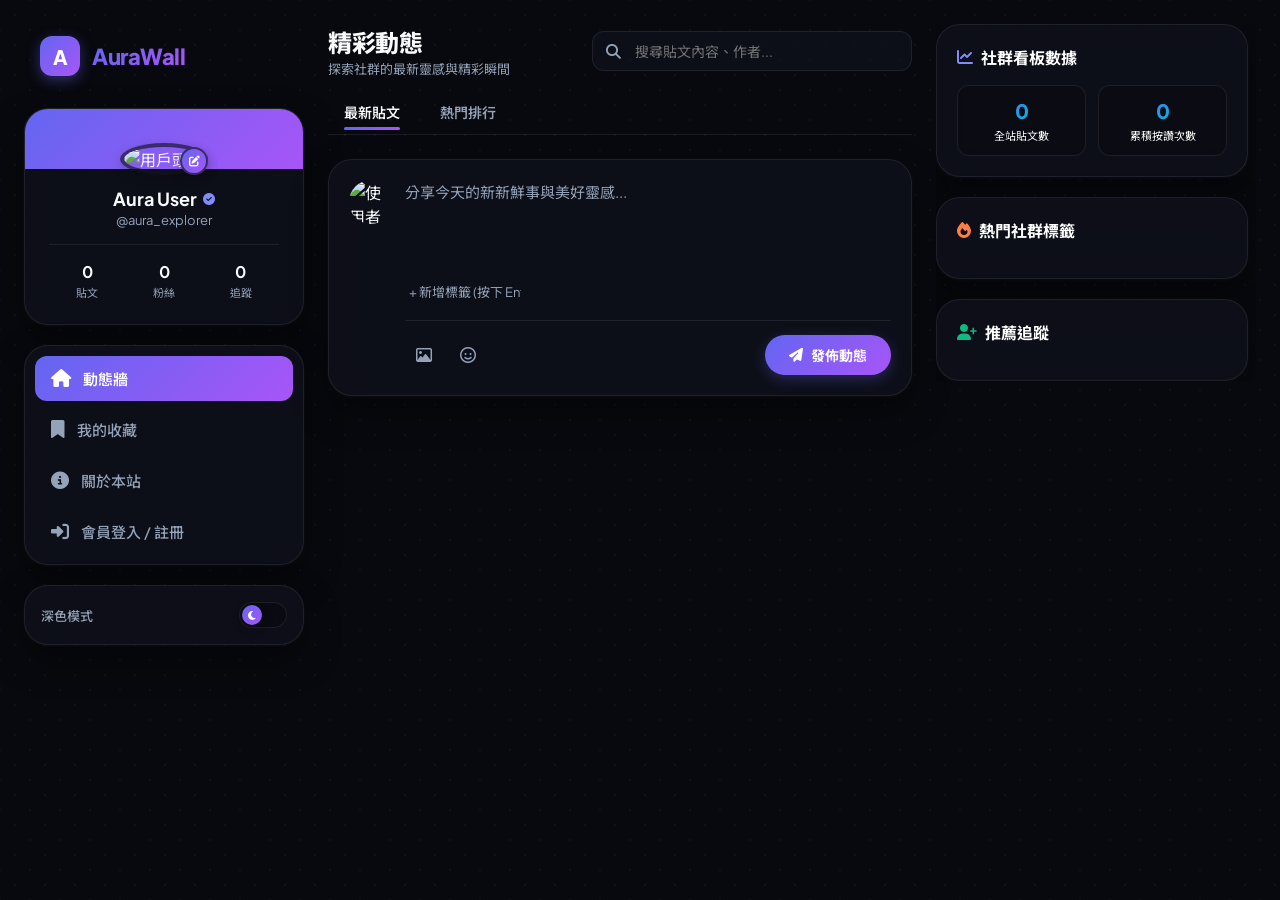
==== index.html @ b862fe03 "feat: implement real-time private messages with floating chat widget and post card dm actions" ====
<!DOCTYPE html>
<html lang="zh-Hant" data-theme="dark">

<head>
  <meta charset="UTF-8">
  <meta name="viewport" content="width=device-width, initial-scale=1.0">
  <title>AuraWall | 質感社群貼文牆</title>
  <meta name="description" content="AuraWall 是一個具備極致美感與磨砂玻璃風格的社群貼文牆，支援動態點讚、即時留言、標籤篩選與雙色主題切換。">

  <link rel="stylesheet" href="https://cdnjs.cloudflare.com/ajax/libs/font-awesome/6.4.0/css/all.min.css">

  <link rel="stylesheet" href="style.css">
</head>

<body>

  <div class="app-container" id="app-main-container">

    <aside class="sidebar">

      <div class="brand-section">
        <div class="logo-circle">A</div>
        <span class="brand-name">AuraWall</span>
      </div>

      <div class="profile-card glass-panel">
        <div class="avatar-wrapper">
          <img src="https://images.unsplash.com/photo-1534528741775-53994a69daeb?auto=format&fit=crop&w=150&q=80"
            alt="用戶頭像" class="user-avatar-lg" id="profile-avatar-img">
          <button class="btn-edit-avatar" id="btn-edit-avatar" title="編輯個人檔案"><i
              class="fa-solid fa-pen-to-square"></i></button>
        </div>
        <h2 class="profile-name" id="profile-display-name">
          Aura User
          <i class="fa-solid fa-circle-check badge-official" title="已驗證用戶"></i>
        </h2>
        <span class="profile-handle" id="profile-display-handle">@aura_explorer</span>

        <div class="profile-stats">
          <div class="stat-item">
            <span class="stat-val" id="stats-posts-count">0</span>
            <span class="stat-lbl">貼文</span>
          </div>
          <div class="stat-item">
            <span class="stat-val" id="stats-likes-count">0</span>
            <span class="stat-lbl">粉絲</span>
          </div>
          <div class="stat-item stat-clickable" id="stats-following-card" title="點擊查看你追蹤的創作者">
            <span class="stat-val" id="stats-bookmarks-count">0</span>
            <span class="stat-lbl">追蹤</span>
          </div>
        </div>
      </div>
      <nav class="sidebar-menu glass-panel">
        <button class="menu-item active" id="menu-feed">
          <i class="fa-solid fa-house"></i>
          <span>動態牆</span>
        </button>
        <button class="menu-item" id="menu-bookmarks">
          <i class="fa-solid fa-bookmark"></i>
          <span>我的收藏</span>
        </button>
        <button class="menu-item" id="menu-about">
          <i class="fa-solid fa-circle-info"></i>
          <span>關於本站</span>
        </button>
        <button class="menu-item" id="menu-admin" style="display: none;">
          <i class="fa-solid fa-gauge-high"></i>
          <span>後台管理</span>
        </button>
        <button class="menu-item" id="menu-auth">
          <i class="fa-solid fa-right-to-bracket"></i>
          <span id="menu-auth-text">會員登入 / 註冊</span>
        </button>
      </nav>
      <div class="footer-widget glass-panel">
        <span class="theme-switch-title">深色模式</span>
        <button class="btn-toggle-theme" id="btn-theme-toggle" aria-label="切換主題">
          <div class="theme-slider-thumb">
            <i class="fa-solid fa-moon" id="theme-icon"></i>
          </div>
        </button>
      </div>

    </aside>

    <main class="main-content">

      <header class="main-header">
        <div class="header-top">
          <div class="header-title-wrapper">
            <h1 id="feed-title">精彩動態</h1>
            <p id="feed-subtitle">探索社群的最新靈感與精彩瞬間</p>
          </div>

          <div class="search-container">
            <i class="fa-solid fa-magnifying-glass"></i>
            <input type="text" placeholder="搜尋貼文內容、作者..." class="search-input" id="search-input">
          </div>
        </div>

        <div class="filter-tabs-row">
          <div class="filter-tabs" id="filter-tabs-container">
            <button class="tab-btn active" id="tab-latest">最新貼文</button>
            <button class="tab-btn" id="tab-popular">熱門排行</button>
          </div>

          <div class="active-filter-badge" id="active-filter-badge">
            <span>正在篩選: <strong id="active-filter-text">#Design</strong></span>
            <button id="btn-clear-filter" title="清除篩選"><i class="fa-solid fa-xmark"></i></button>
          </div>
        </div>
      </header>

      <div class="create-post-card glass-panel" id="create-post-area">
        <div class="create-post-header">
          <img src="https://images.unsplash.com/photo-1534528741775-53994a69daeb?auto=format&fit=crop&w=150&q=80"
            alt="使用者頭像" class="user-avatar-sm" id="post-creator-avatar">
          <div class="post-textarea-wrapper">
            <textarea placeholder="分享今天的新新鮮事與美好靈感..." class="create-post-textarea" id="post-input-text"></textarea>
          </div>
        </div>

        <div class="create-post-attachments">

          <div class="image-preview-container" id="image-preview-box">
            <img src="" alt="預覽圖片" class="image-preview-img" id="image-preview-img">
            <button class="btn-remove-preview" id="btn-remove-image-preview" title="移除圖片">
              <i class="fa-solid fa-xmark"></i>
            </button>
          </div>

          <div class="post-tags-input-container" id="post-tags-input-container">
            <input type="text" placeholder="+ 新增標籤 (按下 Enter)" class="input-add-tag" id="input-add-tag">
          </div>

        </div>

        <div class="create-post-footer">
          <div class="post-tools">
            <button class="tool-btn" id="btn-trigger-image-popup" data-tooltip="添加圖片">
              <i class="fa-regular fa-image"></i>
            </button>
            <input type="file" id="file-upload-input" accept="image/*" style="display: none;">

            <button class="tool-btn" id="btn-trigger-emoji-popup" data-tooltip="插入表情符號">
              <i class="fa-regular fa-face-smile"></i>
            </button>
          </div>

          <button class="btn-publish" id="btn-publish-post">
            <i class="fa-solid fa-paper-plane"></i>
            <span>發佈動態</span>
          </button>
        </div>
        <!-- 圖片 URL 彈出視窗 -->
        <div class="image-url-popup" id="image-url-popup" role="dialog" aria-modal="false" aria-hidden="true"
          aria-labelledby="image-url-popup-title" tabindex="-1">
          <div class="url-popup-header">
            <h4 id="image-url-popup-title">插入圖片網址</h4>
            <button class="btn-close-modal" id="btn-close-url-popup" aria-label="關閉圖片網址輸入"><i
                class="fa-solid fa-xmark"></i></button>
          </div>
          <div class="url-input-row">
            <input type="text" id="input-image-url" placeholder="https://...">
            <button class="btn-popup-confirm" id="btn-confirm-image-url">加入</button>
          </div>
          <div class="random-images-grid" id="random-preset-grid"></div>
        </div>

        <!-- 表情符號彈出視窗 -->
        <div class="emoji-picker-popup" id="emoji-picker-popup" role="dialog" aria-modal="false" aria-hidden="true"
          aria-labelledby="emoji-picker-title" tabindex="-1">
          <div class="emoji-picker-header">
            <span class="emoji-picker-title" id="emoji-picker-title">選擇表情符號</span>
            <div class="emoji-category-tabs" id="emoji-category-tabs"></div>
            <button class="btn-close-modal" id="btn-close-emoji-popup" aria-label="關閉表情符號選單"><i
                class="fa-solid fa-xmark"></i></button>
          </div>
          <div class="emoji-grid" id="emoji-grid"></div>
        </div>

      </div>

      <section class="posts-feed-container" id="posts-feed">
      </section>

    </main>

    <aside class="widgets">

      <div class="widget-card glass-panel">
        <h3 class="widget-title">
          <i class="fa-solid fa-chart-line" style="color: var(--tag-text);"></i>
          社群看板數據
        </h3>
        <div class="widget-stats-grid">
          <div class="widget-stat-card">
            <span class="widget-stat-num" id="total-platform-posts">0</span>
            <span class="widget-stat-lbl">全站貼文數</span>
          </div>
          <div class="widget-stat-card">
            <span class="widget-stat-num" id="total-platform-likes">0</span>
            <span class="widget-stat-lbl">累積按讚次數</span>
          </div>
        </div>
      </div>

      <div class="widget-card glass-panel">
        <h3 class="widget-title">
          <i class="fa-solid fa-fire" style="color: #ff7e40;"></i>
          熱門社群標籤
        </h3>
        <div class="tag-cloud" id="hot-tags-cloud">
        </div>
      </div>

      <div class="widget-card glass-panel">
        <h3 class="widget-title">
          <i class="fa-solid fa-user-plus" style="color: #10b981;"></i>
          推薦追蹤
        </h3>
        <div class="who-to-follow-list" id="recommendations-list">
        </div>
      </div>

    </aside>

  </div>

  <!-- 會員登入 / 註冊彈出視窗 -->
  <div class="auth-container" id="auth-modal" role="dialog" aria-modal="true" aria-hidden="true" aria-label="會員登入或註冊視窗"
    tabindex="-1" style="display: none;">
    <div class="auth-card glass-panel">
      <!-- 關閉按鈕 -->
      <button class="btn-close-modal" id="btn-close-auth" aria-label="關閉登入視窗"
        style="position: absolute; top: 16px; right: 16px; width: 32px; height: 32px; border-radius: 50%; display: flex; align-items: center; justify-content: center; color: var(--text-muted); background: var(--input-bg); transition: all var(--transition-fast);">
        <i class="fa-solid fa-xmark"></i>
      </button>

      <div class="auth-header">
        <div class="logo-circle">A</div>
        <span class="brand-name">AuraWall</span>
      </div>
      <p class="auth-subtitle">探索極致美感與精彩貼文牆</p>

      <!-- 頁籤切換 -->
      <div class="auth-tabs">
        <button class="auth-tab-btn active" id="tab-login-btn">會員登入</button>
        <button class="auth-tab-btn" id="tab-register-btn">新用戶註冊</button>
      </div>

      <!-- 登入表單 -->
      <form class="auth-form" id="login-form">
        <div class="input-with-icon">
          <i class="fa-regular fa-envelope"></i>
          <input type="email" placeholder="電子信箱 Email" id="login-email" required>
        </div>
        <div class="input-with-icon">
          <i class="fa-solid fa-lock"></i>
          <input type="password" placeholder="密碼 Password" id="login-password" required>
        </div>
        <button type="submit" class="btn-auth-submit">
          <i class="fa-solid fa-right-to-bracket"></i>
          <span>登入系統</span>
        </button>
      </form>

      <!-- 註冊表單 -->
      <form class="auth-form" id="register-form" style="display: none;">
        <div class="input-with-icon">
          <i class="fa-regular fa-user"></i>
          <input type="text" placeholder="顯示名稱 Username" id="register-username" required>
        </div>
        <div class="input-with-icon">
          <i class="fa-solid fa-at"></i>
          <input type="text" placeholder="用戶帳號 Handle (例如: @explorer)" id="register-handle" required>
        </div>
        <div class="field-error-msg" id="register-handle-error"></div>
        <div class="input-with-icon">
          <i class="fa-regular fa-envelope"></i>
          <input type="email" placeholder="電子信箱 Email" id="register-email" required>
        </div>
        <div class="field-error-msg" id="register-email-error"></div>
        <div class="input-with-icon">
          <i class="fa-solid fa-lock"></i>
          <input type="password" placeholder="設定密碼 Password" id="register-password" required>
        </div>
        <input type="file" id="avatar-upload" accept="image/*" style="display: none;">

        <label
          style="font-size: 13px; color: var(--text-muted); font-weight: 600; display: block; margin-bottom: 8px; margin-top: 4px;">選擇你的頭像</label>
        <div class="avatar-selection-container">
          <label class="avatar-option active" data-avatar-url="https://cdn2.ettoday.net/images/1161/d1161122.jpg">
            <input type="radio" name="avatar" value="dog" checked>
            <img src="https://cdn2.ettoday.net/images/1161/d1161122.jpg" alt="狗">
          </label>

          <label class="avatar-option"
            data-avatar-url="https://i.pinimg.com/736x/b6/c2/35/b6c23505a33a6674c1ecd418615ed257.jpg">
            <input type="radio" name="avatar" value="cat">
            <img src="https://i.pinimg.com/736x/b6/c2/35/b6c23505a33a6674c1ecd418615ed257.jpg" alt="貓">
          </label>

          <label class="avatar-option"
            data-avatar-url="https://img.touxiangkong.com/uploads/allimg/2021082922/ac4myvzq54k.jpg">
            <input type="radio" name="avatar" value="rabbit">
            <img src="https://img.touxiangkong.com/uploads/allimg/2021082922/ac4myvzq54k.jpg" alt="兔子">
          </label>

          <label class="avatar-option custom-upload" id="upload-trigger" for="avatar-upload">
            <input type="radio" name="avatar" value="custom" id="custom-avatar-radio">
            <div class="upload-icon-box" id="upload-plus-icon" style="display: flex; align-items: center; justify-content: center;">
              <i class="fa-solid fa-camera"></i>
            </div>
            <img src="" alt="上傳自訂頭像" id="custom-avatar-preview"
              style="display: none; width: 100%; height: 100%; object-fit: cover; border-radius: 50%;">
          </label>
        </div>

        <button type="submit" class="btn-auth-submit">
          <i class="fa-solid fa-user-plus"></i>
          <span>註冊新帳戶</span>
        </button>
      </form>

      <!-- 分隔線與第三方登入 -->
      <div class="social-login-section" id="social-login-section"
        style="display: block; width: 100%; margin-top: 24px; text-align: center;">
        <div
          style="display: flex; align-items: center; margin-bottom: 16px; color: var(--text-muted); font-size: 12px;">
          <div style="flex: 1; height: 1px; background: var(--glass-border);"></div>
          <span style="padding: 0 10px;">或使用社群帳號登入</span>
          <div style="flex: 1; height: 1px; background: var(--glass-border);"></div>
        </div>
        <div class="social-buttons-container" style="display: flex; flex-direction: column; gap: 10px;">
          <!-- Google Login -->
          <button class="btn-social-google" id="btn-login-google" type="button">
            <img src="https://upload.wikimedia.org/wikipedia/commons/c/c1/Google_%22G%22_logo.svg" alt="Google logo"
              style="width: 18px; height: 18px;">
            <span>使用 Google 帳號登入</span>
          </button>
        </div>
      </div>
    </div>
  </div>

  <div class="toast-container" id="toast-container"></div>

  <!-- 編輯個人資訊 Modal -->
  <div class="modal-overlay" id="profile-edit-modal" role="dialog" aria-modal="true" aria-hidden="true"
    aria-labelledby="profile-edit-modal-title" tabindex="-1" style="display:none;">
    <div class="modal-content glass-panel">
      <div class="modal-header">
        <h3 id="profile-edit-modal-title">編輯個人檔案</h3>
        <button class="btn-close-modal" id="btn-close-profile-edit" aria-label="關閉編輯個人檔案視窗"><i
            class="fa-solid fa-xmark"></i></button>
      </div>
      <div class="modal-body">
        <div style="display:flex;gap:12px;align-items:center;">
          <img src="" id="profile-edit-avatar-preview" class="user-avatar-lg"
            style="width:72px;height:72px;border-radius:50%;">
          <div style="flex:1; display:flex; flex-direction:column; gap:14px;">
            <div class="profile-edit-field">
              <label>顯示名稱</label>
              <input type="text" id="input-edit-username" placeholder="顯示名稱">
            </div>
            <div class="profile-edit-field">
              <label>用戶 ID </label>
              <input type="text" id="input-edit-handle" placeholder="@your_handle">
            </div>
          </div>
        </div>

        <div class="form-group">
          <label>選擇你的頭像</label>
          <div class="avatar-selection-container" id="edit-avatar-selection">
            <label class="avatar-option" data-avatar-url="https://cdn2.ettoday.net/images/1161/d1161122.jpg">
              <input type="radio" name="edit-avatar" value="preset-0">
              <img src="https://cdn2.ettoday.net/images/1161/d1161122.jpg" alt="頭像 1">
            </label>
            <label class="avatar-option"
              data-avatar-url="https://i.pinimg.com/736x/b6/c2/35/b6c23505a33a6674c1ecd418615ed257.jpg">
              <input type="radio" name="edit-avatar" value="preset-1">
              <img src="https://i.pinimg.com/736x/b6/c2/35/b6c23505a33a6674c1ecd418615ed257.jpg" alt="頭像 2">
            </label>
            <label class="avatar-option"
              data-avatar-url="https://img.touxiangkong.com/uploads/allimg/2021082922/ac4myvzq54k.jpg">
              <input type="radio" name="edit-avatar" value="preset-2">
              <img src="https://img.touxiangkong.com/uploads/allimg/2021082922/ac4myvzq54k.jpg" alt="頭像 3">
            </label>
            <label class="avatar-option custom-upload" for="edit-avatar-upload">
              <input type="radio" name="edit-avatar" value="custom" id="edit-custom-avatar-radio">
              <div class="upload-icon-box" id="edit-upload-plus-icon" style="display: flex; align-items: center; justify-content: center;">
                <i class="fa-solid fa-camera"></i>
              </div>
              <img src="" alt="上傳自訂頭像" id="edit-custom-avatar-preview"
                style="display: none; width: 100%; height: 100%; object-fit: cover; border-radius: 50%;">
            </label>
          </div>
          <input type="file" id="edit-avatar-upload" accept="image/*" style="display: none;">
        </div>

        <div class="form-group">
          <label>上方色帶顏色</label>
          <div id="profile-color-options" style="display:flex;gap:8px;flex-wrap:wrap;"></div>
        </div>
      </div>
      <div class="modal-footer">
        <button class="btn-modal-cancel" id="btn-cancel-profile-edit">取消</button>
        <button class="btn-modal-save" id="btn-save-profile-edit">儲存變更</button>
      </div>
    </div>
  </div>

  <!-- 未登入提示 Modal -->
  <div class="modal-overlay" id="login-required-modal" role="dialog" aria-modal="true" aria-hidden="true"
    aria-labelledby="login-required-modal-title" tabindex="-1" style="display:none;">
    <div class="modal-content glass-panel">
      <div class="modal-header">
        <h3 id="login-required-modal-title">請先登入</h3>
        <button class="btn-close-modal" id="btn-close-login-required" aria-label="關閉登入提示視窗"><i
            class="fa-solid fa-xmark"></i></button>
      </div>
      <div class="modal-body">
        <p style="color:var(--text-main);">您需要先登入帳戶才能編輯個人資料、按讚、留言、收藏、發佈動態、追蹤。</p>
      </div>
      <div class="modal-footer">
        <button class="btn-modal-cancel" id="btn-login-required-cancel">取消</button>
        <button class="btn-modal-save" id="btn-open-auth-from-login-required">前往登入</button>
      </div>
    </div>
  </div>

  <!-- 追蹤清單 Modal -->
  <div class="modal-overlay" id="following-modal" role="dialog" aria-modal="true" aria-hidden="true"
    aria-labelledby="following-modal-title" tabindex="-1" style="display:none;">
    <div class="modal-content glass-panel">
      <div class="modal-header">
        <h3 id="following-modal-title">你追蹤的人</h3>
        <button class="btn-close-modal" id="btn-close-following-modal" aria-label="關閉追蹤清單視窗"><i
            class="fa-solid fa-xmark"></i></button>
      </div>
      <div class="modal-body" id="following-modal-body" style="max-height:60vh;overflow:auto;"></div>
    </div>
  </div>

  <!-- 作者貼文檢視 Modal -->
  <div class="modal-overlay" id="author-modal" role="dialog" aria-modal="true" aria-hidden="true"
    aria-labelledby="author-modal-title" tabindex="-1" style="display:none;">
    <div class="modal-content glass-panel">
      <div class="modal-header">
        <h3 id="author-modal-title">作者貼文</h3>
        <button class="btn-close-modal" id="btn-close-author-modal" aria-label="關閉作者貼文視窗"><i
            class="fa-solid fa-xmark"></i></button>
      </div>
      <div class="modal-body" id="author-modal-body" style="max-height:60vh;overflow:auto;"></div>
    </div>
  </div>

  <!-- 私訊聊天室 Widget -->
  <div class="chat-widget-container" id="chat-widget" style="display: none;">
    <!-- 收合狀態的浮動按鈕 -->
    <button class="chat-trigger-btn glass-panel" id="chat-trigger-btn">
      <i class="fa-regular fa-comments"></i>
      <span class="chat-trigger-text">私訊聊天</span>
      <span class="chat-unread-badge" id="chat-unread-badge" style="display: none;"></span>
    </button>

    <!-- 展開狀態的聊天面板 -->
    <div class="chat-panel glass-panel" id="chat-panel" style="display: none;">
      <div class="chat-panel-header">
        <div class="chat-target-info">
          <img src="" alt="avatar" class="chat-target-avatar" id="chat-target-avatar">
          <div class="chat-target-meta">
            <span class="chat-target-name" id="chat-target-name">未選取聯絡人</span>
            <span class="chat-target-handle" id="chat-target-handle"></span>
          </div>
        </div>
        <div class="chat-header-actions">
          <button class="chat-btn-close" id="btn-close-chat" title="最小化聊天室">
            <i class="fa-solid fa-minus"></i>
          </button>
        </div>
      </div>

      <!-- 訊息歷史 -->
      <div class="chat-messages-body" id="chat-messages-body">
        <div class="chat-empty-state">
          <i class="fa-regular fa-paper-plane"></i>
          <p>點擊動態牆上的「私訊」按鈕<br>開始與創作者進行私密對話 ✨</p>
        </div>
      </div>

      <!-- 輸入框區域 -->
      <form class="chat-input-area" id="chat-input-form">
        <input type="text" placeholder="輸入訊息..." class="chat-input" id="chat-input-text-field" required autocomplete="off">
        <button type="submit" class="chat-btn-send" id="btn-send-chat-msg" title="發送訊息">
          <i class="fa-solid fa-paper-plane"></i>
        </button>
      </form>
    </div>
  </div>

  <!-- Firebase Compat SDKs (v10) -->
  <script src="https://www.gstatic.com/firebasejs/10.8.0/firebase-app-compat.js"></script>
  <script src="https://www.gstatic.com/firebasejs/10.8.0/firebase-firestore-compat.js"></script>

  <script src="app.js"></script>
</body>

</html>
---- style.css ----
@import url('https://fonts.googleapis.com/css2?family=Noto+Sans+TC:wght@300;400;500;700;900&family=Plus+Jakarta+Sans:wght@300;400;500;600;700;800&display=swap');

/* ==========================================
   1. DESIGN SYSTEM & ROOT VARIABLES
   ========================================== */
:root {
  /* Fonts */
  --font-primary: 'Plus Jakarta Sans', 'Noto Sans TC', sans-serif;

  /* Gradients */
  --grad-primary: linear-gradient(135deg, #6366f1 0%, #a855f7 100%);
  --grad-accent: linear-gradient(135deg, #3b82f6 0%, #06b6d4 100%);
  --grad-sunset: linear-gradient(135deg, #ff007a 0%, #ff7e40 100%);
  --grad-emerald: linear-gradient(135deg, #10b981 0%, #059669 100%);
  /* 側邊上方色帶（可由使用者修改） */
  --sidebar-accent: linear-gradient(135deg, #6366f1 0%, #a855f7 100%);

  /* Constant Colors */
  --color-like: #ef4444;
  --color-bookmark: #f59e0b;
  --color-share: #10b981;

  /* Layout Dimensions */
  --sidebar-width: 280px;
  --widgets-width: 320px;
  --max-width: 1400px;
  --border-radius-lg: 24px;
  --border-radius-md: 16px;
  --border-radius-sm: 12px;

  /* Transition timings */
  --transition-fast: 0.2s cubic-bezier(0.4, 0, 0.2, 1);
  --transition-normal: 0.3s cubic-bezier(0.4, 0, 0.2, 1);
  --transition-slow: 0.5s cubic-bezier(0.4, 0, 0.2, 1);

  /* DEFAULT THEME: DARK MODE */
  --bg-color: #08090e;
  --bg-dots: rgba(255, 255, 255, 0.03);
  --glass-bg: rgba(17, 19, 31, 0.65);
  --glass-bg-hover: rgba(26, 29, 46, 0.8);
  --glass-border: rgba(255, 255, 255, 0.08);
  --glass-border-focus: rgba(99, 102, 241, 0.4);
  --text-main: #f8fafc;
  --text-muted: #94a3b8;
  --text-inverse: #0f172a;
  --shadow-lg: 0 16px 36px rgba(0, 0, 0, 0.4), 0 1px 3px rgba(255, 255, 255, 0.05);
  --shadow-sm: 0 4px 12px rgba(0, 0, 0, 0.2);
  --glass-blur: blur(16px);
  --input-bg: rgba(9, 10, 15, 0.6);
  --tag-bg: rgba(99, 102, 241, 0.15);
  --tag-text: #818cf8;
  --tag-text-color: #ffffff;
  --scroll-thumb: rgba(255, 255, 255, 0.15);
  --scroll-thumb-hover: rgba(255, 255, 255, 0.25);
  --highlight-color: rgba(99, 102, 241, 0.1);
}

/* LIGHT MODE OVERRIDES */
[data-theme="light"] {
  --bg-color: #f3f4f6;
  --bg-dots: rgba(0, 0, 0, 0.03);
  --glass-bg: rgba(255, 255, 255, 0.75);
  --glass-bg-hover: rgba(255, 255, 255, 0.9);
  --glass-border: rgba(0, 0, 0, 0.08);
  --glass-border-focus: rgba(99, 102, 241, 0.5);
  --text-main: #0f172a;
  --text-muted: #4b5563;
  --text-inverse: #ffffff;
  --shadow-lg: 0 16px 36px rgba(15, 23, 42, 0.08), 0 1px 3px rgba(0, 0, 0, 0.02);
  --shadow-sm: 0 4px 12px rgba(15, 23, 42, 0.04);
  --input-bg: rgba(243, 244, 246, 0.8);
  --tag-bg: rgba(99, 102, 241, 0.08);
  --tag-text: #4f46e5;
  --tag-text-color: #333333;
  --scroll-thumb: rgba(0, 0, 0, 0.15);
  --scroll-thumb-hover: rgba(0, 0, 0, 0.25);
  --highlight-color: rgba(99, 102, 241, 0.05);
}

/* ==========================================
   2. GLOBAL STYLES & RESET
   ========================================== */
* {
  box-sizing: border-box;
  margin: 0;
  padding: 0;
  font-family: var(--font-primary);
  -webkit-font-smoothing: antialiased;
  -moz-osx-font-smoothing: grayscale;
}

body {
  background-color: var(--bg-color);
  background-image:
    radial-gradient(var(--bg-dots) 1.5px, transparent 1.5px),
    radial-gradient(var(--bg-dots) 1.5px, transparent 1.5px);
  background-size: 30px 30px;
  background-position: 0 0, 15px 15px;
  color: var(--text-main);
  min-height: 100vh;
  display: flex;
  justify-content: center;
  overflow-x: hidden;
  transition: background-color var(--transition-normal), color var(--transition-normal);
}

/* Custom Scrollbar */
::-webkit-scrollbar {
  width: 8px;
}

::-webkit-scrollbar-track {
  background: transparent;
}

::-webkit-scrollbar-thumb {
  background: var(--scroll-thumb);
  border-radius: 10px;
}

::-webkit-scrollbar-thumb:hover {
  background: var(--scroll-thumb-hover);
}

/* Glassmorphism Card Base */
.glass-panel {
  background: var(--glass-bg);
  backdrop-filter: var(--glass-blur);
  -webkit-backdrop-filter: var(--glass-blur);
  border: 1px solid var(--glass-border);
  border-radius: var(--border-radius-lg);
  box-shadow: var(--shadow-lg);
  transition: background-color var(--transition-normal), border var(--transition-normal), transform var(--transition-normal), box-shadow var(--transition-normal);
}

button {
  cursor: pointer;
  border: none;
  background: none;
  font-family: var(--font-primary);
  outline: none;
}

input,
textarea {
  font-family: var(--font-primary);
  outline: none;
}

/* ==========================================
   3. APP LAYOUT
   ========================================== */
.app-container {
  width: 100%;
  max-width: var(--max-width);
  padding: 24px;
  display: grid;
  grid-template-columns: var(--sidebar-width) 1fr var(--widgets-width);
  gap: 24px;
  align-items: start;
}

/* ==========================================
   4. SIDEBAR STYLES (LEFT COLUMN)
   ========================================== */
.sidebar {
  position: sticky;
  top: 24px;
  display: flex;
  flex-direction: column;
  gap: 20px;
}

.brand-section {
  display: flex;
  align-items: center;
  gap: 12px;
  padding: 12px 16px;
}

.logo-circle {
  width: 40px;
  height: 40px;
  border-radius: var(--border-radius-sm);
  background: var(--grad-primary);
  display: flex;
  align-items: center;
  justify-content: center;
  color: white;
  font-weight: 800;
  font-size: 20px;
  box-shadow: 0 4px 14px rgba(99, 102, 241, 0.4);
}

.brand-name {
  font-size: 22px;
  font-weight: 800;
  background: var(--grad-primary);
  -webkit-background-clip: text;
  -webkit-text-fill-color: transparent;
  letter-spacing: -0.5px;
}

/* Profile Card */
.profile-card {
  padding: 24px;
  display: flex;
  flex-direction: column;
  align-items: center;
  text-align: center;
  position: relative;
  overflow: hidden;
}

.profile-card::before {
  content: '';
  position: absolute;
  top: 0;
  left: 0;
  right: 0;
  height: 60px;
  background: var(--card-accent, var(--sidebar-accent));
  opacity: 1;
  z-index: 0;
  transition: background 0.4s ease;
}

/* 色塊選擇器 */
.color-swatch {
  width: 34px;
  height: 34px;
  border-radius: 8px;
  border: 2px solid rgba(255,255,255,0.06);
  cursor: pointer;
  box-shadow: var(--shadow-sm);
}
.color-swatch.selected {
  outline: 3px solid rgba(255,255,255,0.12);
  transform: translateY(-2px);
}

.avatar-wrapper {
  position: relative;
  z-index: 1;
  margin-top: 10px;
  margin-bottom: 12px;
}

.user-avatar-lg {
  width: 90px;
  height: 90px;
  border-radius: 50%;
  border: 4px solid var(--glass-bg);
  object-fit: cover;
  box-shadow: var(--shadow-sm);
  transition: transform var(--transition-normal);
}

.avatar-wrapper:hover .user-avatar-lg {
  transform: scale(1.05);
}

.btn-edit-avatar {
  position: absolute;
  bottom: 0;
  right: 0;
  background: var(--grad-primary);
  width: 28px;
  height: 28px;
  border-radius: 50%;
  display: flex;
  align-items: center;
  justify-content: center;
  color: white;
  border: 2px solid var(--glass-bg);
  font-size: 11px;
  box-shadow: var(--shadow-sm);
  transition: transform var(--transition-fast);
}

.btn-edit-avatar:hover {
  transform: scale(1.15);
}

.profile-name {
  font-size: 18px;
  font-weight: 700;
  color: var(--text-main);
  margin-bottom: 2px;
  display: flex;
  align-items: center;
  gap: 6px;
}

.profile-handle {
  font-size: 13px;
  color: var(--text-muted);
  margin-bottom: 16px;
}

.profile-stats {
  display: flex;
  justify-content: space-around;
  width: 100%;
  padding-top: 16px;
  border-top: 1px solid var(--glass-border);
}

.stat-item {
  display: flex;
  flex-direction: column;
  align-items: center;
  flex: 1;
}

.stat-val {
  font-size: 16px;
  font-weight: 700;
  color: var(--text-main);
}

.stat-lbl {
  font-size: 11px;
  color: var(--text-muted);
  margin-top: 2px;
}

.stat-clickable {
  cursor: pointer;
}

.stat-clickable:hover .stat-val,
.stat-clickable:hover .stat-lbl {
  color: var(--tag-text);
}

.following-list {
  display: flex;
  flex-direction: column;
  gap: 12px;
}

.following-list-item {
  display: flex;
  align-items: center;
  gap: 12px;
  padding: 12px 10px;
  border: 1px solid rgba(255,255,255,0.08);
  border-radius: 16px;
}

.following-list-item .user-avatar-sm {
  width: 44px;
  height: 44px;
  border-radius: 50%;
  object-fit: cover;
}

.following-list-item .follow-info {
  flex: 1;
  min-width: 0;
}

.following-list-item h5 {
  font-size: 14px;
  margin: 0;
}

.following-list-item span {
  font-size: 12px;
  color: var(--text-muted);
}

.following-list-item .follow-bio {
  font-size: 11px;
  color: var(--text-muted);
}

/* Sidebar Menu */
.sidebar-menu {
  display: flex;
  flex-direction: column;
  gap: 6px;
  padding: 10px;
}

.menu-item {
  display: flex;
  align-items: center;
  gap: 12px;
  padding: 12px 16px;
  border-radius: var(--border-radius-sm);
  color: var(--text-muted);
  font-size: 15px;
  font-weight: 500;
  transition: all var(--transition-fast);
  text-decoration: none;
  text-align: left;
}

.menu-item i {
  font-size: 18px;
  transition: transform var(--transition-fast);
}

.menu-item:hover {
  background-color: var(--highlight-color);
  color: var(--text-main);
}

.menu-item:hover i {
  transform: translateX(3px);
}

.menu-item.active {
  background: var(--grad-primary);
  color: white;
  font-weight: 600;
}

.menu-item.active i {
  color: white;
}

.sidebar-login-alert {
  display: flex;
  align-items: flex-start;
  gap: 12px;
  padding: 18px 16px;
  background: rgba(255, 255, 255, 0.08);
  border: 1px solid rgba(255, 255, 255, 0.1);
  color: var(--text-main);
}

.sidebar-login-alert i {
  color: #f59e0b;
  font-size: 18px;
  margin-top: 3px;
}

.sidebar-login-alert strong {
  display: block;
  font-size: 14px;
  margin-bottom: 4px;
  color: var(--text-main);
}

.sidebar-login-alert p {
  font-size: 13px;
  line-height: 1.4;
  color: var(--text-muted);
  margin: 0;
}

.action-btn.locked {
  opacity: 0.5;
  color: var(--text-muted);
}

.action-btn.locked:hover {
  background: none;
}

button:disabled,
button[disabled] {
  opacity: 0.5;
  cursor: not-allowed;
}

/* Theme Switch & Info Widget */
.footer-widget {
  padding: 16px;
  display: flex;
  justify-content: space-between;
  align-items: center;
}

.theme-switch-title {
  font-size: 13px;
  color: var(--text-muted);
  font-weight: 500;
}

.btn-toggle-theme {
  width: 48px;
  height: 26px;
  background-color: var(--input-bg);
  border: 1px solid var(--glass-border);
  border-radius: 20px;
  position: relative;
  transition: all var(--transition-normal);
}

.theme-slider-thumb {
  width: 20px;
  height: 20px;
  background: var(--grad-primary);
  border-radius: 50%;
  position: absolute;
  top: 2px;
  left: 2px;
  display: flex;
  align-items: center;
  justify-content: center;
  color: white;
  font-size: 10px;
  transition: transform var(--transition-normal);
  box-shadow: var(--shadow-sm);
}

[data-theme="light"] .theme-slider-thumb {
  transform: translateX(22px);
  background: var(--grad-accent);
}

/* ==========================================
   5. MAIN CONTENT STYLES (CENTER COLUMN)
   ========================================== */
.main-content {
  display: flex;
  flex-direction: column;
  gap: 24px;
  min-width: 0;
  /* Prevents overflow issues */
}

/* Main Top Header */
.main-header {
  display: flex;
  flex-direction: column;
  gap: 16px;
}

.header-top {
  display: flex;
  justify-content: space-between;
  align-items: center;
}

.header-title-wrapper h1 {
  font-size: 24px;
  font-weight: 800;
  letter-spacing: -0.5px;
}

.header-title-wrapper p {
  font-size: 13px;
  color: var(--text-muted);
}

/* Search Bar in Main Header */
.search-container {
  position: relative;
  flex: 1;
  max-width: 320px;
}

.search-input {
  width: 100%;
  background: var(--glass-bg);
  border: 1px solid var(--glass-border);
  color: var(--text-main);
  padding: 10px 16px 10px 42px;
  border-radius: var(--border-radius-sm);
  font-size: 14px;
  transition: all var(--transition-fast);
}

.search-input:focus {
  border-color: var(--glass-border-focus);
  box-shadow: 0 0 0 3px rgba(99, 102, 241, 0.15);
}

.search-container i {
  position: absolute;
  left: 14px;
  top: 50%;
  transform: translateY(-50%);
  color: var(--text-muted);
  font-size: 15px;
  pointer-events: none;
}

/* Filters & Sorting Panel */
.filter-tabs-row {
  display: flex;
  justify-content: space-between;
  align-items: center;
  border-bottom: 1px solid var(--glass-border);
  padding-bottom: 4px;
}

.filter-tabs {
  display: flex;
  gap: 8px;
}

.tab-btn {
  padding: 8px 16px;
  border-radius: var(--border-radius-sm) var(--border-radius-sm) 0 0;
  font-size: 14px;
  font-weight: 600;
  color: var(--text-muted);
  position: relative;
  transition: all var(--transition-fast);
}

.tab-btn:hover {
  color: var(--text-main);
}

.tab-btn.active {
  color: var(--text-main);
}

.tab-btn.active::after {
  content: '';
  position: absolute;
  bottom: 0;
  left: 16px;
  right: 16px;
  height: 3px;
  background: var(--grad-primary);
  border-radius: 2px;
}

.active-filter-badge {
  display: none;
  align-items: center;
  gap: 8px;
  background: var(--tag-bg);
  color: var(--tag-text);
  padding: 4px 10px;
  border-radius: var(--border-radius-sm);
  font-size: 12px;
  font-weight: 600;
  animation: fadeIn var(--transition-fast);
}

.active-filter-badge button {
  color: var(--tag-text);
  font-size: 10px;
  display: flex;
  align-items: center;
}

/* Create Post Card */
.create-post-card {
  padding: 20px;
  position: relative;
}

.create-post-header {
  display: flex;
  gap: 12px;
  align-items: flex-start;
  margin-bottom: 16px;
}

.user-avatar-sm {
  width: 44px;
  height: 44px;
  border-radius: 50%;
  object-fit: cover;
}

.post-textarea-wrapper {
  flex: 1;
}

.create-post-textarea {
  width: 100%;
  min-height: 80px;
  background: transparent;
  border: none;
  resize: none;
  color: var(--text-main);
  font-size: 15px;
  line-height: 1.6;
}

.create-post-textarea::placeholder {
  color: var(--text-muted);
}

/* Image Attachment & Tag Preview */
.create-post-attachments {
  margin-left: 56px;
  margin-bottom: 16px;
  display: flex;
  flex-direction: column;
  gap: 10px;
}

.image-preview-container {
  position: relative;
  border-radius: var(--border-radius-md);
  overflow: hidden;
  max-height: 250px;
  border: 1px solid var(--glass-border);
  display: none;
}

.image-preview-img {
  width: 100%;
  height: 100%;
  object-fit: cover;
}

.btn-remove-preview {
  position: absolute;
  top: 10px;
  right: 10px;
  background: rgba(15, 23, 42, 0.7);
  width: 32px;
  height: 32px;
  border-radius: 50%;
  display: flex;
  align-items: center;
  justify-content: center;
  color: white;
  transition: background var(--transition-fast);
}

.btn-remove-preview:hover {
  background: rgba(239, 68, 68, 0.9);
}

/* Tag Inputs Input field */
.post-tags-input-container {
  display: flex;
  flex-wrap: wrap;
  gap: 6px;
  align-items: center;
}

.input-tag-pill {
  background: var(--tag-bg);
  color: var(--tag-text);
  padding: 3px 8px;
  border-radius: 20px;
  font-size: 12px;
  display: flex;
  align-items: center;
  gap: 4px;
}

.input-tag-pill button {
  color: var(--tag-text);
  font-size: 9px;
}

.input-add-tag {
  background: transparent;
  border: none;
  font-size: 13px;
  color: var(--text-main);
  padding: 4px;
  width: 120px;
}

.input-add-tag::placeholder {
  color: var(--text-muted);
}

/* Image URL input overlay popup */
.image-url-popup {
  display: none;
  position: absolute;
  bottom: 70px;
  left: 20px;
  right: 20px;
  background: var(--glass-bg);
  border: 1px solid var(--glass-border);
  border-radius: var(--border-radius-md);
  padding: 16px;
  z-index: 10;
  box-shadow: var(--shadow-lg);
  backdrop-filter: var(--glass-blur);
}

.url-popup-header {
  display: flex;
  justify-content: space-between;
  align-items: center;
  margin-bottom: 10px;
}

.url-popup-header h4 {
  font-size: 14px;
  font-weight: 700;
}

.url-input-row {
  display: flex;
  gap: 8px;
}

.url-input-row input {
  flex: 1;
  background: var(--input-bg);
  border: 1px solid var(--glass-border);
  border-radius: var(--border-radius-sm);
  padding: 8px 12px;
  color: var(--text-main);
  font-size: 13px;
}

.url-input-row input:focus {
  border-color: var(--glass-border-focus);
}

.btn-popup-confirm {
  background: var(--grad-primary);
  color: white;
  border-radius: var(--border-radius-sm);
  padding: 8px 16px;
  font-size: 13px;
  font-weight: 600;
}

/* Random Image Picker */
.random-images-grid {
  display: grid;
  grid-template-columns: repeat(4, 1fr);
  gap: 8px;
  margin-top: 12px;
}

.random-img-option {
  width: 100%;
  height: 50px;
  border-radius: var(--border-radius-sm);
  object-fit: cover;
  cursor: pointer;
  border: 2px solid transparent;
  transition: transform var(--transition-fast), border-color var(--transition-fast);
}

.random-img-option:hover {
  transform: scale(1.05);
  border-color: var(--tag-text);
}

/* Emoji Picker Panel overlay */
.emoji-picker-popup {
  display: none;
  position: absolute;
  bottom: 70px;
  left: 20px;
  background: #ffffff;
  color: var(--text-main);
  border: 1px solid rgba(0,0,0,0.08);
  border-radius: var(--border-radius-md);
  padding: 12px;
  z-index: 10;
  box-shadow: var(--shadow-lg);
  width: 250px;
}

.emoji-grid {
  display: grid;
  grid-template-columns: repeat(6, 1fr);
  gap: 6px;
  max-height: 180px;
  overflow-y: auto;
}

.emoji-item {
  font-size: 20px;
  width: 32px;
  height: 32px;
  display: flex;
  align-items: center;
  justify-content: center;
  border-radius: var(--border-radius-sm);
  cursor: pointer;
  transition: background var(--transition-fast);
}

.emoji-item:hover {
  background: #f2f2f2;
}

/* Footer / Actions toolbar in Create Post */
.create-post-footer {
  display: flex;
  justify-content: space-between;
  align-items: center;
  padding-top: 14px;
  border-top: 1px solid var(--glass-border);
  margin-left: 56px;
}

.post-tools {
  display: flex;
  gap: 6px;
}

.tool-btn {
  width: 38px;
  height: 38px;
  border-radius: 50%;
  color: var(--text-muted);
  display: flex;
  align-items: center;
  justify-content: center;
  font-size: 16px;
  transition: all var(--transition-fast);
  position: relative;
}

.tool-btn:hover {
  background: var(--highlight-color);
  color: var(--text-main);
}

.tool-btn:hover::after {
  content: attr(data-tooltip);
  position: absolute;
  bottom: 44px;
  left: 50%;
  transform: translateX(-50%);
  background: rgba(15, 23, 42, 0.9);
  color: white;
  padding: 4px 8px;
  border-radius: 6px;
  font-size: 11px;
  white-space: nowrap;
  pointer-events: none;
  box-shadow: var(--shadow-sm);
}

.btn-publish {
  background: var(--grad-primary);
  color: white;
  font-weight: 700;
  padding: 10px 24px;
  border-radius: 30px;
  font-size: 14px;
  box-shadow: 0 4px 14px rgba(99, 102, 241, 0.3);
  display: flex;
  align-items: center;
  gap: 8px;
  transition: all var(--transition-fast);
}

.btn-publish:hover {
  transform: translateY(-2px);
  box-shadow: 0 6px 20px rgba(99, 102, 241, 0.45);
}

.btn-publish:active {
  transform: translateY(0);
}

/* Post Cards Container */
.posts-feed-container {
  display: flex;
  flex-direction: column;
  gap: 20px;
}

/* Post Card Styles */
.post-card {
  padding: 24px;
  animation: slideIn var(--transition-slow);
}

.post-card-header {
  display: flex;
  justify-content: space-between;
  align-items: center;
  margin-bottom: 14px;
}

.post-header-right {
  display: flex;
  align-items: center;
  gap: 8px;
}

.post-header-right {
  display: flex;
  align-items: center;
  gap: 6px;
}

.btn-delete-post {
  width: 28px;
  height: 28px;
  border-radius: 50%;
  display: flex;
  align-items: center;
  justify-content: center;
  font-size: 12px;
  color: var(--text-muted);
  background: transparent;
  transition: background var(--transition-fast), color var(--transition-fast), transform var(--transition-fast);
}

.btn-delete-post:hover {
  background: rgba(239, 68, 68, 0.15);
  color: #ef4444;
  transform: scale(1.1);
}


.poster-info {
  display: flex;
  align-items: center;
  gap: 12px;
}

.poster-meta {
  display: flex;
  flex-direction: column;
}

.poster-name {
  font-size: 15px;
  font-weight: 700;
  color: var(--text-main);
}

.poster-meta-sub {
  font-size: 12px;
  color: var(--text-muted);
  display: flex;
  align-items: center;
  gap: 8px;
}

.badge-official {
  color: var(--tag-text);
  font-size: 12px;
}

.post-options-dropdown {
  position: relative;
}

.btn-post-menu {
  width: 32px;
  height: 32px;
  border-radius: 50%;
  color: var(--text-muted);
  display: flex;
  align-items: center;
  justify-content: center;
  transition: background var(--transition-fast);
}

.btn-post-menu:hover {
  background: var(--highlight-color);
  color: var(--text-main);
}

/* Post Content */
.post-card-body {
  margin-bottom: 16px;
}

.post-text {
  font-size: 15px;
  line-height: 1.6;
  color: var(--text-main);
  margin-bottom: 12px;
  white-space: pre-wrap;
  word-break: break-word;
}

.post-tags-list {
  display: flex;
  flex-wrap: wrap;
  gap: 8px;
  margin-bottom: 14px;
}

.post-tag {
  background: var(--tag-bg);
  color: var(--tag-text-color);
  padding: 4px 12px;
  border-radius: 20px;
  font-size: 12px;
  font-weight: 600;
  transition: all var(--transition-fast);
  cursor: pointer;
}

.clickable-tag {
  color: var(--tag-text-color);
  text-decoration: none;
  font-weight: 500;
}

.post-tag:hover {
  opacity: 0.85;
  transform: translateY(-1px);
}

.post-image-wrapper {
  width: 100%;
  border-radius: var(--border-radius-md);
  overflow: hidden;
  border: 1px solid var(--glass-border);
  margin-top: 12px;
  background-color: rgba(0, 0, 0, 0.1);
  aspect-ratio: 16 / 10;
  display: flex;
  align-items: center;
  justify-content: center;
}

.post-image-wrapper img {
  width: 100%;
  height: 100%;
  object-fit: cover;
  transition: transform var(--transition-slow);
}

.post-image-wrapper:hover img {
  transform: scale(1.02);
}

/* Post Actions Footer */
.post-card-actions {
  display: flex;
  justify-content: space-between;
  border-top: 1px solid var(--glass-border);
  padding-top: 12px;
}

.action-btn {
  display: flex;
  align-items: center;
  gap: 8px;
  color: var(--text-muted);
  font-size: 13px;
  font-weight: 600;
  padding: 8px 12px;
  border-radius: var(--border-radius-sm);
  transition: all var(--transition-fast);
}

.action-btn i {
  font-size: 16px;
  transition: transform var(--transition-fast);
}

.action-btn:hover {
  background: var(--highlight-color);
}

.action-btn.btn-like:hover {
  color: var(--color-like);
}

.action-btn.btn-like.liked {
  color: var(--color-like);
}

.action-btn.btn-like.liked i {
  animation: heartBeat 0.4s ease-in-out;
  font-weight: 900;
}

.action-btn.btn-comment:hover {
  color: var(--grad-primary);
}

.action-btn.btn-comment.active {
  color: #6366f1;
}

.action-btn.btn-bookmark:hover {
  color: var(--color-bookmark);
}

.action-btn.btn-bookmark.bookmarked {
  color: var(--color-bookmark);
}

.action-btn.btn-bookmark.bookmarked i {
  font-weight: 900;
}

.action-btn.btn-share:hover {
  color: var(--color-share);
}

/* Comments Section - Collapsible Drawer */
.post-comments-section {
  display: none;
  border-top: 1px solid var(--glass-border);
  margin-top: 16px;
  padding-top: 16px;
  animation: slideIn var(--transition-fast);
}

.comment-input-row {
  display: flex;
  gap: 10px;
  align-items: center;
  margin-bottom: 16px;
}

.comment-input {
  flex: 1;
  background: var(--input-bg);
  border: 1px solid var(--glass-border);
  border-radius: 30px;
  padding: 10px 16px;
  color: var(--text-main);
  font-size: 13px;
  transition: all var(--transition-fast);
}

.comment-input:focus {
  border-color: var(--glass-border-focus);
}

.btn-send-comment {
  background: var(--grad-primary);
  width: 36px;
  height: 36px;
  border-radius: 50%;
  color: white;
  display: flex;
  align-items: center;
  justify-content: center;
  font-size: 14px;
  transition: transform var(--transition-fast);
}

.btn-send-comment:hover {
  transform: scale(1.08);
}

.comments-list {
  display: flex;
  flex-direction: column;
  gap: 12px;
}

.comment-item {
  display: flex;
  gap: 10px;
  align-items: flex-start;
  animation: slideIn var(--transition-fast);
}

.comment-bubble {
  background: var(--input-bg);
  border-radius: var(--border-radius-sm);
  padding: 10px 14px;
  flex: 1;
}

.commenter-name {
  font-size: 13px;
  font-weight: 700;
  color: var(--text-main);
  margin-bottom: 2px;
}

.comment-text {
  font-size: 13px;
  color: var(--text-main);
  line-height: 1.5;
}

.comment-time {
  font-size: 10px;
  color: var(--text-muted);
  margin-top: 4px;
  display: block;
}

/* ==========================================
   6. WIDGETS COLUMN (RIGHT COLUMN)
   ========================================== */
.widgets {
  position: sticky;
  top: 24px;
  display: flex;
  flex-direction: column;
  gap: 20px;
}

/* 右側 widgets 可滾動，避免看不到下方內容 */
.widgets {
  max-height: calc(100vh - 48px);
  overflow-y: auto;
  padding-right: 8px;
}

.widget-card {
  padding: 20px;
}

.widget-title {
  font-size: 16px;
  font-weight: 700;
  margin-bottom: 16px;
  display: flex;
  align-items: center;
  gap: 8px;
}

#profile-edit-modal .modal-body .profile-edit-field {
  display: flex;
  flex-direction: column;
  gap: 6px;
}

#profile-edit-modal .modal-body label {
  display: block;
  margin-bottom: 4px;
  color: var(--text-muted);
  font-size: 13px;
  font-weight: 600;
}

#profile-edit-modal .modal-body input {
  width: 100%;
}

/* Tag Cloud Widget */
.tag-cloud {
  display: flex;
  flex-wrap: wrap;
  gap: 8px;
}

.trending-tags {
  color: var(--tag-text-color);
}

.cloud-tag {
  background: var(--input-bg);
  border: 1px solid var(--glass-border);
  color: var(--tag-text-color);
  padding: 6px 12px;
  border-radius: 20px;
  font-size: 12px;
  font-weight: 500;
  transition: all var(--transition-fast);
}

/* 熱門標籤按鈕（JS 動態生成，class = tag-item） */
.tag-item {
  background: var(--input-bg);
  border: 1px solid var(--glass-border);
  color: var(--tag-text-color);
  padding: 5px 12px;
  border-radius: 20px;
  font-size: 12px;
  font-weight: 500;
  display: inline-flex;
  align-items: center;
  gap: 5px;
  cursor: pointer;
  transition: all var(--transition-fast);
}

.tag-item small {
  opacity: 0.65;
  font-size: 10px;
}

.tag-item:hover,
.tag-item.active {
  background: var(--grad-primary);
  color: #ffffff;
  border-color: transparent;
  transform: translateY(-2px);
  box-shadow: 0 4px 10px rgba(99, 102, 241, 0.2);
}

.tag-item.active small,
.tag-item:hover small {
  opacity: 0.85;
}

/* 深色模式：右側欄所有文字白色 */
[data-theme="dark"] .widgets .widget-card,
[data-theme="dark"] .widgets .widget-card .widget-title,
[data-theme="dark"] .widgets .widget-card h3,
[data-theme="dark"] .widgets .widget-card .widget-stat-lbl,
[data-theme="dark"] .widgets .widget-card .who-to-follow-list,
[data-theme="dark"] .widgets .widget-card .follow-info,
[data-theme="dark"] .widgets .widget-card .follow-info h5,
[data-theme="dark"] .widgets .widget-card .follow-info span,
[data-theme="dark"] .widgets .widget-card .follow-info small,
[data-theme="dark"] .cloud-tag,
[data-theme="dark"] .tag-item,
[data-theme="dark"] #hot-tags-cloud {
  color: #ffffff;
}

/* 深色模式：widget-stat-num 保留漸層，不強制白色 */
[data-theme="dark"] .widgets .widget-card .widget-stat-num {
  background: var(--grad-accent);
  -webkit-background-clip: text;
  -webkit-text-fill-color: transparent;
}

/* 深色模式：保留三個圖示的原本顏色，不被白色覆蓋 */
[data-theme="dark"] .widget-title i.fa-chart-line {
  color: var(--tag-text) !important;
  -webkit-text-fill-color: var(--tag-text) !important;
}
[data-theme="dark"] .widget-title i.fa-fire {
  color: #ff7e40 !important;
  -webkit-text-fill-color: #ff7e40 !important;
}
[data-theme="dark"] .widget-title i.fa-user-plus {
  color: #10b981 !important;
  -webkit-text-fill-color: #10b981 !important;
}

[data-theme="dark"] .widget-card .cloud-tag,
[data-theme="dark"] .widget-card .tag-item {
  border-color: rgba(255,255,255,0.18);
}

.cloud-tag:hover {
  background: var(--grad-primary);
  color: white;
  border-color: transparent;
  transform: translateY(-2px);
  box-shadow: 0 4px 10px rgba(99, 102, 241, 0.2);
}

.cloud-tag.active {
  background: var(--grad-primary);
  color: white;
  border-color: transparent;
}

/* Stats Widget */
.widget-stats-grid {
  display: grid;
  grid-template-columns: repeat(2, 1fr);
  gap: 12px;
}

.widget-stat-card {
  background: var(--input-bg);
  border: 1px solid var(--glass-border);
  border-radius: var(--border-radius-sm);
  padding: 12px;
  display: flex;
  flex-direction: column;
  align-items: center;
}

.widget-stat-num {
  font-size: 20px;
  font-weight: 800;
  background: var(--grad-accent);
  -webkit-background-clip: text;
  -webkit-text-fill-color: transparent;
}

.widget-stat-lbl {
  font-size: 11px;
  color: var(--text-muted);
  margin-top: 4px;
}

/* Recommendations / Who to Follow */
.who-to-follow-list {
  display: flex;
  flex-direction: column;
  gap: 14px;
}

.follow-item {
  display: flex;
  align-items: center;
  gap: 10px;
}

.follow-item .user-avatar-sm {
  flex-shrink: 0;
}

.follow-info {
  flex: 1;
  min-width: 0;
  display: flex;
  flex-direction: column;
}

.follow-info h5 {
  font-size: 13px;
  font-weight: 700;
  color: var(--text-main);
  white-space: nowrap;
  overflow: hidden;
  text-overflow: ellipsis;
}

.follow-info > span {
  font-size: 11px;
  color: var(--text-muted);
}

.btn-follow-mock {
  background: var(--tag-bg);
  color: var(--tag-text);
  font-size: 12px;
  font-weight: 700;
  padding: 6px 12px;
  border-radius: 20px;
  transition: all var(--transition-fast);
  white-space: nowrap;
  flex-shrink: 0;
}

.btn-follow-mock:hover {
  background: var(--grad-primary);
  color: white;
}

.btn-follow-mock.following {
  background: var(--input-bg);
  color: var(--text-muted);
  outline: 1px solid var(--glass-border);
}

.btn-follow {
  background: var(--tag-bg);
  color: var(--tag-text);
  font-size: 12px;
  font-weight: 700;
  padding: 6px 14px;
  border-radius: 20px;
  transition: all var(--transition-fast);
}

.btn-follow:hover {
  background: var(--grad-primary);
  color: white;
}

.btn-follow.following {
  background: var(--input-bg);
  color: var(--text-muted);
}

/* ==========================================
   7. MODAL / DIALOGS (EDIT PROFILE)
   ========================================== */
.modal-overlay {
  display: none;
  position: fixed;
  top: 0;
  left: 0;
  right: 0;
  bottom: 0;
  background: rgba(0, 0, 0, 0.6);
  backdrop-filter: blur(8px);
  -webkit-backdrop-filter: blur(8px);
  z-index: 100;
  align-items: center;
  justify-content: center;
  padding: 20px;
  animation: fadeIn var(--transition-fast);
}

/* 顯示/關閉動畫狀態 */
.modal-overlay.open {
  display: flex;
}
.modal-overlay .modal-content {
  transform: translateY(8px);
  opacity: 0;
  transition: transform 220ms ease, opacity 220ms ease;
}
.modal-overlay.open .modal-content {
  transform: translateY(0);
  opacity: 1;
}
.modal-overlay.closing .modal-content {
  transform: translateY(8px);
  opacity: 0;
}

.modal-content {
  width: 100%;
  max-width: 480px;
  padding: 28px;
  position: relative;
}

.modal-header {
  display: flex;
  justify-content: space-between;
  align-items: center;
  margin-bottom: 20px;
}

.modal-header h3 {
  font-size: 20px;
  font-weight: 800;
}

.btn-close-modal {
  width: 32px;
  height: 32px;
  border-radius: 50%;
  display: flex;
  align-items: center;
  justify-content: center;
  color: var(--text-muted);
  background: var(--input-bg);
  transition: all var(--transition-fast);
}

.btn-close-modal:hover {
  background: var(--highlight-color);
  color: var(--text-main);
}

.modal-body {
  display: flex;
  flex-direction: column;
  gap: 16px;
}

.form-group {
  display: flex;
  flex-direction: column;
  gap: 6px;
}

.form-group label {
  font-size: 13px;
  font-weight: 600;
  color: var(--text-muted);
}

.form-group input {
  background: var(--input-bg);
  border: 1px solid var(--glass-border);
  color: var(--text-main);
  padding: 10px 14px;
  border-radius: var(--border-radius-sm);
  font-size: 14px;
  transition: all var(--transition-fast);
}

.form-group input:focus {
  border-color: var(--glass-border-focus);
}

.modal-footer {
  display: flex;
  justify-content: flex-end;
  gap: 12px;
  margin-top: 24px;
}

.btn-modal-cancel {
  padding: 10px 20px;
  border-radius: 30px;
  font-size: 14px;
  font-weight: 600;
  color: var(--text-muted);
  background: var(--input-bg);
  transition: background var(--transition-fast);
}

.btn-modal-cancel:hover {
  background: var(--highlight-color);
}

.btn-modal-save {
  background: var(--grad-primary);
  color: white;
  padding: 10px 24px;
  border-radius: 30px;
  font-size: 14px;
  font-weight: 700;
  box-shadow: 0 4px 12px rgba(99, 102, 241, 0.3);
  transition: transform var(--transition-fast), box-shadow var(--transition-fast);
}

.btn-modal-save:hover {
  transform: translateY(-1px);
  box-shadow: 0 6px 16px rgba(99, 102, 241, 0.4);
}

/* ==========================================
   8. ANIMATIONS & BADGES
   ========================================== */
@keyframes fadeIn {
  from {
    opacity: 0;
  }

  to {
    opacity: 1;
  }
}

@keyframes slideIn {
  from {
    opacity: 0;
    transform: translateY(12px);
  }

  to {
    opacity: 1;
    transform: translateY(0);
  }
}

@keyframes heartBeat {
  0% {
    transform: scale(1);
  }

  25% {
    transform: scale(1.3);
  }

  50% {
    transform: scale(1);
  }

  75% {
    transform: scale(1.2);
  }

  100% {
    transform: scale(1);
  }
}

.empty-state {
  text-align: center;
  padding: 60px 20px;
  display: flex;
  flex-direction: column;
  align-items: center;
  gap: 16px;
}

.empty-state i {
  font-size: 48px;
  background: var(--grad-primary);
  -webkit-background-clip: text;
  -webkit-text-fill-color: transparent;
  opacity: 0.8;
}

.empty-state h3 {
  font-size: 18px;
  font-weight: 700;
}

.empty-state p {
  font-size: 13px;
  color: var(--text-muted);
  max-width: 300px;
}

/* Toast Notification */
.toast-container {
  position: fixed;
  bottom: 24px;
  left: 50%;
  transform: translateX(-50%);
  display: flex;
  flex-direction: column;
  gap: 10px;
  z-index: 1000;
  pointer-events: none;
}

.toast {
  background: rgba(15, 23, 42, 0.9);
  color: white;
  border: 1px solid rgba(255, 255, 255, 0.1);
  padding: 12px 24px;
  border-radius: 30px;
  font-size: 13px;
  font-weight: 600;
  box-shadow: 0 8px 24px rgba(0, 0, 0, 0.25);
  backdrop-filter: blur(10px);
  display: flex;
  align-items: center;
  gap: 8px;
  animation: toastFadeInOut 3s forwards;
  pointer-events: auto;
}

@keyframes toastFadeInOut {
  0% {
    opacity: 0;
    transform: translateY(20px) scale(0.9);
  }

  10% {
    opacity: 1;
    transform: translateY(0) scale(1);
  }

  90% {
    opacity: 1;
    transform: translateY(0) scale(1);
  }

  100% {
    opacity: 0;
    transform: translateY(-20px) scale(0.9);
  }
}

/* ==========================================
   9. RESPONSIVE DESIGN (MEDIA QUERIES)
   ========================================== */
@media (max-width: 1200px) {
  .app-container {
    grid-template-columns: var(--sidebar-width) 1fr;
  }

  .widgets {
    display: none;
    /* Hide widgets column on medium screens, can access tabs in header */
  }
}

@media (max-width: 768px) {
  body {
    padding-bottom: 80px;
    /* Space for mobile nav */
  }

  .app-container {
    grid-template-columns: 1fr;
    padding: 16px;
    gap: 16px;
  }

  .sidebar {
    position: static;
    width: 100%;
  }

  .sidebar-menu {
    flex-direction: row;
    overflow-x: auto;
    padding: 6px;
    background: var(--glass-bg);
    border-radius: var(--border-radius-md);
  }

  .menu-item {
    flex-direction: column;
    align-items: center;
    padding: 8px 12px;
    font-size: 11px;
    flex: 1;
    min-width: 70px;
    text-align: center;
    gap: 4px;
  }

  .menu-item i {
    font-size: 16px;
  }

  .menu-item:hover i {
    transform: none;
  }

  .create-post-footer {
    margin-left: 0;
  }

  .create-post-attachments {
    margin-left: 0;
  }

  .header-top {
    flex-direction: column;
    align-items: stretch;
    gap: 12px;
  }

  .search-container {
    max-width: 100%;
  }
}

/* ==========================================
   10. AUTHENTICATION MODULE (LOGIN / REGISTER)
   ========================================== */
.auth-container {
  width: 100%;
  min-height: 100vh;
  position: fixed;
  top: 0;
  left: 0;
  display: flex;
  justify-content: center;
  align-items: center;
  z-index: 9999;
  overflow-y: auto;
  padding: 20px;
  background-color: var(--bg-color);
  background-image:
    radial-gradient(var(--bg-dots) 1.5px, transparent 1.5px),
    radial-gradient(var(--bg-dots) 1.5px, transparent 1.5px);
  background-size: 30px 30px;
  background-position: 0 0, 15px 15px;
}

.auth-card {
  width: 100%;
  max-width: 440px;
  max-height: 85vh;
  overflow-y: auto;
  padding: 36px;
  display: flex;
  flex-direction: column;
  align-items: center;
  animation: slideIn var(--transition-slow);
}

.auth-card::-webkit-scrollbar {
  width: 6px;
}
.auth-card::-webkit-scrollbar-track {
  background: transparent;
}
.auth-card::-webkit-scrollbar-thumb {
  background: var(--glass-border);
  border-radius: 3px;
}
.auth-card::-webkit-scrollbar-thumb:hover {
  background: var(--text-muted);
}

.auth-header {
  display: flex;
  align-items: center;
  gap: 12px;
  margin-bottom: 8px;
}

.auth-subtitle {
  font-size: 14px;
  color: var(--text-muted);
  margin-bottom: 24px;
  text-align: center;
}

.auth-tabs {
  display: flex;
  background: var(--input-bg);
  border: 1px solid var(--glass-border);
  border-radius: 30px;
  width: 100%;
  padding: 4px;
  margin-bottom: 24px;
}

.auth-tab-btn {
  flex: 1;
  padding: 10px 16px;
  border-radius: 26px;
  font-size: 14px;
  font-weight: 600;
  color: var(--text-muted);
  text-align: center;
  transition: all var(--transition-fast);
}

.auth-tab-btn:hover {
  color: var(--text-main);
}

.auth-tab-btn.active {
  background: var(--grad-primary);
  color: white;
  box-shadow: var(--shadow-sm);
}

.auth-form {
  width: 100%;
  display: flex;
  flex-direction: column;
  gap: 16px;
}

.input-with-icon {
  position: relative;
  width: 100%;
}

.input-with-icon i {
  position: absolute;
  left: 14px;
  top: 50%;
  transform: translateY(-50%);
  color: var(--text-muted);
  font-size: 14px;
}

.input-with-icon input {
  width: 100%;
  background: var(--input-bg);
  border: 1px solid var(--glass-border);
  color: var(--text-main);
  padding: 12px 14px 12px 42px;
  border-radius: var(--border-radius-sm);
  font-size: 14px;
  transition: all var(--transition-fast);
}

.input-with-icon input:focus {
  border-color: var(--glass-border-focus);
  box-shadow: 0 0 0 3px rgba(99, 102, 241, 0.15);
}

.btn-auth-submit {
  background: var(--grad-primary);
  color: white;
  font-weight: 700;
  padding: 14px;
  border-radius: 30px;
  font-size: 15px;
  display: flex;
  align-items: center;
  justify-content: center;
  gap: 10px;
  width: 100%;
  margin-top: 8px;
  box-shadow: 0 4px 14px rgba(99, 102, 241, 0.3);
  transition: all var(--transition-fast);
}

.btn-auth-submit:hover {
  transform: translateY(-1px);
  box-shadow: 0 6px 20px rgba(99, 102, 241, 0.45);
}

.btn-auth-submit:active {
  transform: translateY(0);
}

.reg-avatar-picker-grid {
  display: grid;
  grid-template-columns: repeat(4, 1fr);
  gap: 10px;
  margin-top: 6px;
  width: 100%;
}

.reg-avatar-option {
  width: 100%;
  aspect-ratio: 1;
  border-radius: 50%;
  object-fit: cover;
  cursor: pointer;
  border: 3px solid transparent;
  transition: all var(--transition-fast);
  box-shadow: var(--shadow-sm);
}

.reg-avatar-option:hover {
  transform: scale(1.05);
}

.reg-avatar-option.active {
  border-color: #a855f7;
  transform: scale(1.08);
  box-shadow: 0 0 12px rgba(168, 85, 247, 0.5);
}

.demo-account-hint {
  margin-top: 24px;
  text-align: center;
  font-size: 12px;
  color: var(--text-muted);
  background: var(--highlight-color);
  padding: 10px 16px;
  border-radius: var(--border-radius-sm);
  border: 1px dashed var(--glass-border);
  width: 100%;
}

.demo-account-hint code {
  color: var(--tag-text);
  font-weight: 600;
  background: var(--tag-bg);
  padding: 2px 6px;
  border-radius: 4px;
  font-family: monospace;
}

/* ==========================================
   11. INLINE FORM VALIDATION ERRORS
   ========================================== */
.input-error {
  border-color: #ef4444 !important;
  box-shadow: 0 0 0 3px rgba(239, 68, 68, 0.15) !important;
}

.field-error-msg {
  font-size: 12px;
  color: #ef4444;
  margin-top: 6px;
  display: flex;
  align-items: center;
  gap: 5px;
  animation: fadeIn var(--transition-fast);
}

.field-error-msg i {
  font-size: 11px;
}

/* Auth container transition */
.auth-container {
  transition: opacity var(--transition-slow);
}

/* 解決深色模式下，推薦追蹤按鈕文字看不見的問題 */
[data-theme="dark"] .who-to-follow-list button,
[data-theme="dark"] .recommend-btn,
[data-theme="dark"] .follow-btn {
  color: #ffffff !important;
  /* 強制讓按鈕文字在深色模式下顯示為白色 */
  opacity: 1 !important;
  /* 防止文字因為透明度設定過低而看不清 */
}

/* ====== 表情符號彈出視窗（含分類）====== */
#emoji-picker-popup,
.emoji-picker-popup {
  display: none;
  position: absolute;
  bottom: 60px;
  left: 20px;
  background: var(--glass-bg);
  backdrop-filter: blur(16px);
  -webkit-backdrop-filter: blur(16px);
  border: 1px solid var(--glass-border);
  border-radius: var(--border-radius-md);
  padding: 0;
  width: 300px;
  box-shadow: var(--shadow-lg);
  z-index: 999;
  overflow: hidden;
  animation: fadeIn 0.15s ease;
}

.emoji-picker-header {
  padding: 10px 12px 6px;
  border-bottom: 1px solid var(--glass-border);
}

.emoji-picker-title {
  display: block;
  font-size: 12px;
  font-weight: 600;
  color: var(--text-muted);
  margin-bottom: 8px;
}

.emoji-category-tabs {
  display: flex;
  gap: 4px;
  flex-wrap: wrap;
}

.emoji-cat-tab {
  font-size: 18px;
  width: 32px;
  height: 32px;
  border-radius: 8px;
  display: flex;
  align-items: center;
  justify-content: center;
  cursor: pointer;
  transition: background var(--transition-fast), transform var(--transition-fast);
  background: transparent;
  border: none;
}

.emoji-cat-tab:hover {
  background: var(--highlight-color);
  transform: scale(1.1);
}

.emoji-cat-tab.active {
  background: var(--tag-bg);
  outline: 1px solid var(--tag-text);
}

#emoji-grid,
.emoji-grid {
  display: grid;
  grid-template-columns: repeat(7, 1fr);
  gap: 4px;
  padding: 10px 12px 12px;
  max-height: 200px;
  overflow-y: auto;
}

.emoji-item {
  font-size: 22px;
  width: 36px;
  height: 36px;
  display: flex;
  align-items: center;
  justify-content: center;
  border-radius: 8px;
  cursor: pointer;
  transition: transform 0.15s, background 0.15s;
  line-height: 1;
}

.emoji-item:hover {
  transform: scale(1.25);
  background: var(--highlight-color);
}

/* 貼文圖片限制高度，避免撐破卡片版面 */
.post-media-box {
  border-radius: var(--border-radius-md);
  overflow: hidden;
  max-height: 340px;
  background: var(--input-bg);
}

.post-media-box img {
  width: 100%;
  max-height: 340px;
  object-fit: cover;
  display: block;
}

/* 推薦追蹤 bio 和 follower count */
.follow-bio {
  display: block;
  font-size: 11px;
  color: var(--text-muted);
  margin-top: 2px;
  line-height: 1.4;
  white-space: nowrap;
  overflow: hidden;
  text-overflow: ellipsis;
  max-width: 130px;
}

.follow-count {
  display: block;
  font-size: 11px;
  color: var(--tag-text);
  margin-top: 2px;
  font-weight: 500;
}

/* ====== 社交登入按鈕樣式 ====== */
.btn-social-google,
.btn-social-facebook {
  width: 100%;
  padding: 12px;
  border-radius: 30px;
  font-size: 14px;
  font-weight: 600;
  display: flex;
  align-items: center;
  justify-content: center;
  gap: 10px;
  cursor: pointer;
  transition: all var(--transition-fast);
  border: 1px solid var(--glass-border);
}

.btn-social-google {
  background: rgba(255, 255, 255, 0.85);
  color: #202124 !important;
}

.btn-social-google:hover {
  background: #ffffff;
  transform: translateY(-1px);
  box-shadow: 0 4px 12px rgba(0, 0, 0, 0.08);
}

/* 確保登入按鈕在點擊時有微動畫與陰影 */
.btn-auth-submit {
  border: none;
  cursor: pointer;
}

/* 頭像 */
.avatar-selection-container {
  display: flex;
  gap: 15px;
  justify-content: center;
  align-items: center;
  margin: 15px 0;
}

.avatar-option {
  position: relative;
  width: 60px;
  height: 60px;
  border-radius: 50%;
  cursor: pointer;
  border: 2px solid transparent;
  transition: all 0.3s ease;
  overflow: hidden;
}

/* 隱藏原生 radio 圓圈 */
.avatar-option input[type="radio"] {
  display: none;
}

.avatar-option img {
  width: 100%;
  height: 100%;
  object-fit: cover;
}

/* 被選中時的紫色發光外框 (對應你的 AuraWall 主題色) */
.avatar-option:has(input:checked),
.avatar-option.active {
  border-color: #a855f7;
  box-shadow: 0 0 10px rgba(168, 85, 247, 0.6);
}

/* 自訂上傳按鈕的特殊虛線樣式 */
.custom-upload {
  border: 2px dashed #4b5563;
  display: flex;
  align-items: center;
  justify-content: center;
  background: #1f2937;
}

.upload-icon-box {
  font-size: 20px;
  color: #9ca3af;
}

/* ==========================================
   ADMIN DASHBOARD STYLE (後台管理系統樣式)
   ========================================== */
.admin-dashboard {
  display: flex;
  flex-direction: column;
  gap: 24px;
  color: var(--color-text);
  animation: fadeIn 0.4s ease;
}

.admin-stats-grid {
  display: grid;
  grid-template-columns: repeat(auto-fit, minmax(220px, 1fr));
  gap: 16px;
}

.admin-stat-card {
  display: flex;
  align-items: center;
  justify-content: space-between;
  padding: 20px;
  border-radius: 16px;
  background: var(--bg-card);
  border: 1px solid var(--border-color);
  box-shadow: var(--shadow-md);
  transition: all 0.3s ease;
}

.admin-stat-card:hover {
  transform: translateY(-4px);
  box-shadow: var(--shadow-lg);
  border-color: var(--accent-light);
}

.admin-stat-info h3 {
  font-size: 14px;
  color: var(--text-muted);
  margin-bottom: 4px;
  font-weight: 500;
}

.admin-stat-info .stat-value {
  font-size: 28px;
  font-weight: 700;
  color: var(--text-main);
}

.admin-stat-icon {
  width: 48px;
  height: 48px;
  border-radius: 12px;
  display: flex;
  align-items: center;
  justify-content: center;
  font-size: 20px;
  background: rgba(168, 85, 247, 0.1);
  color: #a855f7;
}

.admin-tabs {
  display: flex;
  gap: 12px;
  border-bottom: 1px solid var(--border-color);
  padding-bottom: 8px;
  margin-bottom: 8px;
}

.admin-tab-btn {
  background: transparent;
  border: none;
  color: var(--text-muted);
  padding: 8px 16px;
  font-size: 15px;
  font-weight: 600;
  cursor: pointer;
  border-radius: 8px;
  transition: all 0.2s ease;
}

.admin-tab-btn:hover {
  color: var(--text-main);
  background: rgba(255, 255, 255, 0.05);
}

.admin-tab-btn.active {
  color: #fff;
  background: linear-gradient(135deg, #6366f1 0%, #a855f7 100%);
  box-shadow: 0 4px 12px rgba(168, 85, 247, 0.3);
}

.admin-content-section {
  background: var(--bg-card);
  border: 1px solid var(--border-color);
  border-radius: 16px;
  padding: 24px;
  min-height: 400px;
  display: flex;
  flex-direction: column;
  gap: 16px;
}

.admin-table-wrapper {
  overflow-x: auto;
  margin-top: 8px;
  border-radius: 12px;
  border: 1px solid var(--border-color);
  background: rgba(255,255,255,0.01);
}

.admin-table {
  width: 100%;
  border-collapse: collapse;
  text-align: left;
  font-size: 14px;
}

.admin-table th {
  padding: 14px 16px;
  color: var(--text-muted);
  background: rgba(255,255,255,0.03);
  border-bottom: 2px solid var(--border-color);
  font-weight: 600;
}

.admin-table td {
  padding: 14px 16px;
  border-bottom: 1px solid var(--border-color);
  vertical-align: middle;
}

.admin-table tbody tr:hover {
  background: rgba(255, 255, 255, 0.02);
}

.admin-avatar {
  width: 36px;
  height: 36px;
  border-radius: 50%;
  object-fit: cover;
  border: 1px solid rgba(255,255,255,0.1);
}

.admin-btn-delete {
  background: rgba(239, 68, 68, 0.1);
  color: #ef4444;
  border: 1px solid rgba(239, 68, 68, 0.2);
  padding: 6px 12px;
  border-radius: 6px;
  cursor: pointer;
  font-weight: 600;
  transition: all 0.2s ease;
}

.admin-btn-delete:hover {
  background: #ef4444;
  color: #fff;
  box-shadow: 0 0 8px rgba(239, 68, 68, 0.4);
}

.admin-badge {
  padding: 4px 8px;
  border-radius: 12px;
  font-size: 12px;
  font-weight: 600;
  display: inline-block;
}
.admin-badge-user {
  background: rgba(99, 102, 241, 0.15);
  color: #818cf8;
}
.admin-badge-admin {
  background: rgba(168, 85, 247, 0.15);
  color: #c084fc;
}

.admin-maintenance-row {
  display: flex;
  flex-direction: column;
  gap: 16px;
  padding: 10px 0;
}

.admin-maintenance-item {
  display: flex;
  align-items: center;
  justify-content: space-between;
  padding: 16px;
  border-radius: 12px;
  background: rgba(255, 255, 255, 0.02);
  border: 1px solid var(--border-color);
  gap: 16px;
}

.admin-maintenance-info h4 {
  font-size: 15px;
  font-weight: 600;
  margin-bottom: 4px;
  color: var(--text-main);
}

.admin-maintenance-info p {
  font-size: 13px;
  color: var(--text-muted);
  margin: 0;
}

.admin-btn-action {
  background: rgba(255, 255, 255, 0.05);
  color: var(--text-main);
  border: 1px solid var(--border-color);
  padding: 8px 16px;
  border-radius: 8px;
  cursor: pointer;
  font-weight: 600;
  transition: all 0.2s ease;
  white-space: nowrap;
}

.admin-btn-action:hover {
  background: rgba(255, 255, 255, 0.1);
}

.admin-btn-warning {
  background: rgba(245, 158, 11, 0.15);
  color: #fbbf24;
  border-color: rgba(245, 158, 11, 0.25);
}

.admin-btn-warning:hover {
  background: #fbbf24;
  color: #000;
}

.admin-btn-danger {
  background: rgba(239, 68, 68, 0.15);
  color: #f87171;
  border-color: rgba(239, 68, 68, 0.25);
}

.admin-btn-danger:hover {
  background: #ef4444;
  color: #fff;
}

/* ==========================================
   11. CHAT WIDGET & PRIVATE MESSAGES (私訊系統樣式)
   ========================================== */
.chat-widget-container {
  position: fixed;
  bottom: 24px;
  right: 24px;
  z-index: 999;
  font-family: inherit;
}

.chat-trigger-btn {
  display: flex;
  align-items: center;
  gap: 10px;
  padding: 12px 20px;
  border-radius: 30px;
  color: var(--text-main);
  background: var(--glass-bg);
  border: 1px solid var(--glass-border);
  box-shadow: 0 8px 32px var(--glass-shadow);
  cursor: pointer;
  transition: all var(--transition-normal);
  backdrop-filter: blur(12px);
}

.chat-trigger-btn:hover {
  transform: translateY(-2px);
  background: var(--input-bg);
  border-color: var(--sidebar-accent, var(--color-primary));
}

.chat-trigger-btn i {
  font-size: 18px;
  color: var(--sidebar-accent, var(--color-primary));
}

.chat-trigger-text {
  font-size: 14px;
  font-weight: 600;
}

.chat-panel {
  width: 360px;
  height: 460px;
  border-radius: 20px;
  background: var(--glass-bg);
  border: 1px solid var(--glass-border);
  box-shadow: 0 12px 40px var(--glass-shadow);
  display: flex;
  flex-direction: column;
  overflow: hidden;
  animation: slideIn var(--transition-normal);
  backdrop-filter: blur(12px);
}

.chat-panel-header {
  padding: 16px;
  background: rgba(255, 255, 255, 0.03);
  border-bottom: 1px solid var(--glass-border);
  display: flex;
  align-items: center;
  justify-content: space-between;
}

.chat-target-info {
  display: flex;
  align-items: center;
  gap: 10px;
}

.chat-target-avatar {
  width: 36px;
  height: 36px;
  border-radius: 50%;
  object-fit: cover;
  border: 1px solid var(--glass-border);
}

.chat-target-meta {
  display: flex;
  flex-direction: column;
  align-items: flex-start;
}

.chat-target-name {
  font-size: 13px;
  font-weight: 600;
  color: var(--text-main);
}

.chat-target-handle {
  font-size: 11px;
  color: var(--text-muted);
}

.chat-btn-close {
  background: transparent;
  border: none;
  color: var(--text-muted);
  cursor: pointer;
  font-size: 16px;
  padding: 4px;
  transition: color var(--transition-fast);
}

.chat-btn-close:hover {
  color: var(--text-main);
}

.chat-messages-body {
  flex: 1;
  padding: 16px;
  overflow-y: auto;
  display: flex;
  flex-direction: column;
  gap: 12px;
}

/* Scrollbar styling for chat body */
.chat-messages-body::-webkit-scrollbar {
  width: 4px;
}
.chat-messages-body::-webkit-scrollbar-track {
  background: transparent;
}
.chat-messages-body::-webkit-scrollbar-thumb {
  background: var(--glass-border);
  border-radius: 2px;
}

.chat-empty-state {
  display: flex;
  flex-direction: column;
  align-items: center;
  justify-content: center;
  height: 100%;
  color: var(--text-muted);
  text-align: center;
  gap: 12px;
}

.chat-empty-state i {
  font-size: 32px;
  color: var(--text-muted);
  opacity: 0.5;
}

.chat-empty-state p {
  font-size: 12px;
  line-height: 1.6;
}

/* Bubble chat style */
.chat-bubble {
  max-width: 75%;
  padding: 10px 14px;
  border-radius: 16px;
  font-size: 13px;
  line-height: 1.5;
  word-break: break-word;
}

.chat-bubble.sent {
  align-self: flex-end;
  background: var(--grad-primary);
  color: white;
  border-bottom-right-radius: 4px;
}

.chat-bubble.received {
  align-self: flex-start;
  background: var(--input-bg);
  color: var(--text-main);
  border-bottom-left-radius: 4px;
  border: 1px solid var(--glass-border);
}

.chat-input-area {
  padding: 12px;
  border-top: 1px solid var(--glass-border);
  background: rgba(0, 0, 0, 0.1);
  display: flex;
  gap: 8px;
}

.chat-input {
  flex: 1;
  background: var(--input-bg);
  border: 1px solid var(--glass-border);
  color: var(--text-main);
  padding: 8px 14px;
  border-radius: 20px;
  font-size: 13px;
  outline: none;
  transition: all var(--transition-fast);
}

.chat-input:focus {
  border-color: var(--sidebar-accent, var(--color-primary));
}

.chat-btn-send {
  width: 34px;
  height: 34px;
  border-radius: 50%;
  background: var(--grad-primary);
  color: white;
  border: none;
  cursor: pointer;
  display: flex;
  align-items: center;
  justify-content: center;
  transition: transform var(--transition-fast);
}

.chat-btn-send:hover {
  transform: scale(1.05);
}
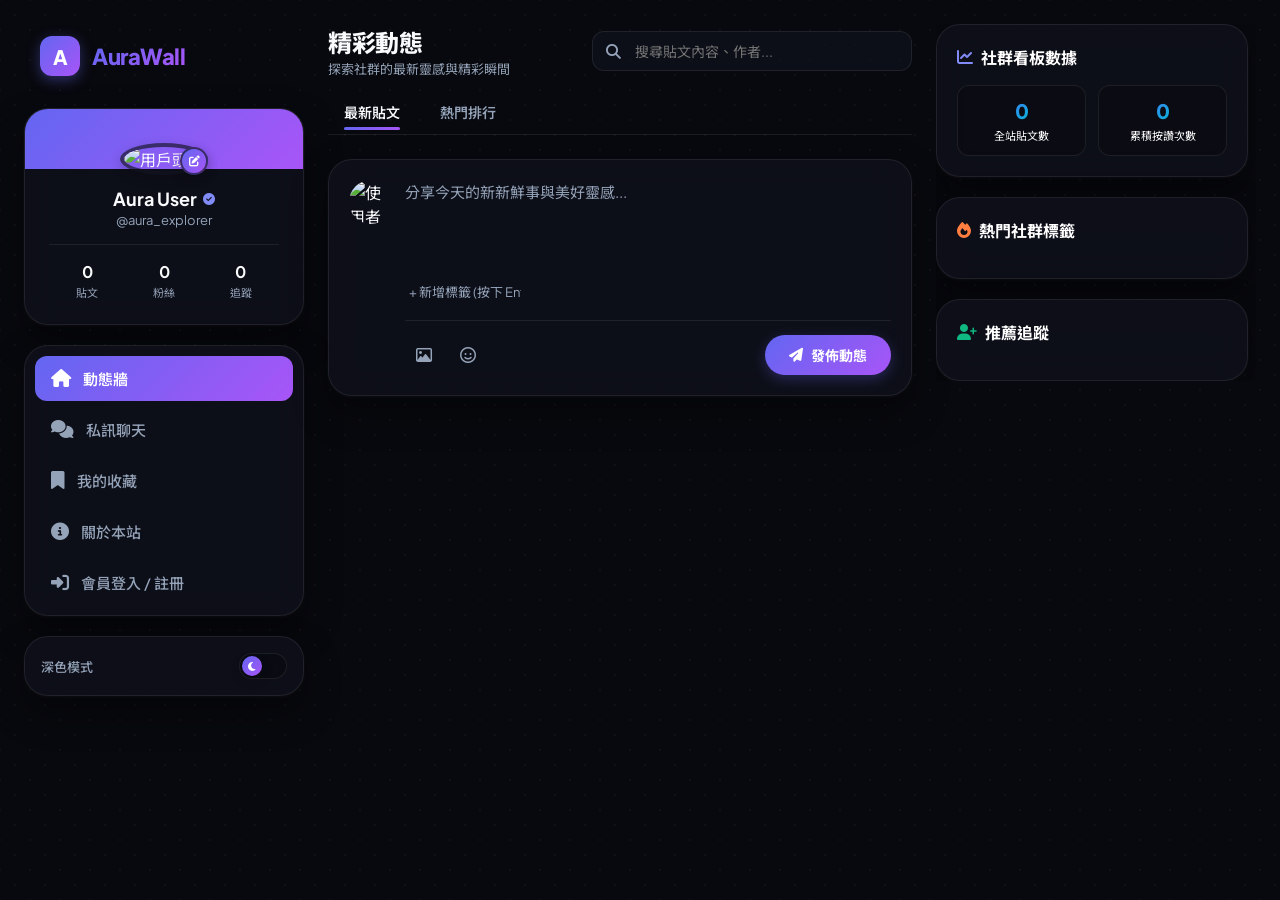
==== commit 9016eced: "feat: add sidebar DM chat button with split-pane main chat page and real-time Firestore messaging" ====
--- a/index.html
+++ b/index.html
@@ -55,6 +55,10 @@
         <button class="menu-item active" id="menu-feed">
           <i class="fa-solid fa-house"></i>
           <span>動態牆</span>
+        </button>
+        <button class="menu-item" id="menu-chat">
+          <i class="fa-solid fa-comments"></i>
+          <span>私訊聊天</span>
         </button>
         <button class="menu-item" id="menu-bookmarks">
           <i class="fa-solid fa-bookmark"></i>
--- a/style.css
+++ b/style.css
@@ -2818,4 +2818,294 @@
 
 .chat-btn-send:hover {
   transform: scale(1.05);
+}
+
+/* ==========================================
+   12. MAIN CHAT PAGE (主要私訊聊天頁面樣式)
+   ========================================== */
+.chat-main-layout {
+  display: flex;
+  height: 600px;
+  border-radius: var(--border-radius-md);
+  overflow: hidden;
+  background: var(--glass-bg);
+  border: 1px solid var(--glass-border);
+  box-shadow: 0 8px 32px var(--glass-shadow);
+  backdrop-filter: blur(12px);
+  -webkit-backdrop-filter: blur(12px);
+  margin-top: 10px;
+}
+
+/* Left Sidebar - Contact List */
+.chat-sidebar-users {
+  width: 250px;
+  border-right: 1px solid var(--glass-border);
+  display: flex;
+  flex-direction: column;
+  background: rgba(0, 0, 0, 0.05);
+}
+
+.chat-users-header {
+  padding: 16px;
+  font-size: 15px;
+  font-weight: 700;
+  color: var(--text-main);
+  border-bottom: 1px solid var(--glass-border);
+  display: flex;
+  align-items: center;
+  gap: 8px;
+}
+
+.chat-users-header i {
+  color: var(--tag-text);
+}
+
+.chat-users-list {
+  flex: 1;
+  overflow-y: auto;
+  padding: 8px;
+  display: flex;
+  flex-direction: column;
+  gap: 6px;
+}
+
+.chat-users-list::-webkit-scrollbar {
+  width: 4px;
+}
+.chat-users-list::-webkit-scrollbar-track {
+  background: transparent;
+}
+.chat-users-list::-webkit-scrollbar-thumb {
+  background: var(--glass-border);
+  border-radius: 2px;
+}
+
+/* Contact Item Card */
+.chat-user-item {
+  display: flex;
+  align-items: center;
+  gap: 12px;
+  padding: 10px 12px;
+  border-radius: 12px;
+  cursor: pointer;
+  transition: all var(--transition-fast);
+  border: 1px solid transparent;
+}
+
+.chat-user-item:hover {
+  background: var(--highlight-color);
+  transform: translateX(2px);
+}
+
+.chat-user-item.active {
+  background: rgba(168, 85, 247, 0.15);
+  border-color: rgba(168, 85, 247, 0.3);
+}
+
+.chat-user-item-avatar {
+  width: 38px;
+  height: 38px;
+  border-radius: 50%;
+  object-fit: cover;
+  border: 1px solid var(--glass-border);
+  flex-shrink: 0;
+}
+
+.chat-user-item-info {
+  display: flex;
+  flex-direction: column;
+  overflow: hidden;
+  text-align: left;
+}
+
+.chat-user-item-name {
+  font-size: 13px;
+  font-weight: 600;
+  color: var(--text-main);
+  white-space: nowrap;
+  overflow: hidden;
+  text-overflow: ellipsis;
+}
+
+.chat-user-item-handle {
+  font-size: 11px;
+  color: var(--text-muted);
+  white-space: nowrap;
+  overflow: hidden;
+  text-overflow: ellipsis;
+}
+
+/* Right Pane - Chat Room */
+.chat-room-pane {
+  flex: 1;
+  display: flex;
+  flex-direction: column;
+  background: rgba(0, 0, 0, 0.02);
+  position: relative;
+}
+
+.chat-room-header {
+  padding: 14px 20px;
+  border-bottom: 1px solid var(--glass-border);
+  display: flex;
+  align-items: center;
+  justify-content: space-between;
+  background: rgba(255, 255, 255, 0.01);
+}
+
+.chat-room-target {
+  display: flex;
+  align-items: center;
+  gap: 12px;
+}
+
+.chat-room-target-avatar {
+  width: 36px;
+  height: 36px;
+  border-radius: 50%;
+  object-fit: cover;
+  border: 1px solid var(--glass-border);
+}
+
+.chat-room-target-info {
+  display: flex;
+  flex-direction: column;
+  align-items: flex-start;
+}
+
+.chat-room-target-name {
+  font-size: 14px;
+  font-weight: 600;
+  color: var(--text-main);
+}
+
+.chat-room-target-handle {
+  font-size: 11px;
+  color: var(--text-muted);
+}
+
+.chat-room-messages {
+  flex: 1;
+  padding: 20px;
+  overflow-y: auto;
+  display: flex;
+  flex-direction: column;
+  gap: 12px;
+}
+
+.chat-room-messages::-webkit-scrollbar {
+  width: 4px;
+}
+.chat-room-messages::-webkit-scrollbar-track {
+  background: transparent;
+}
+.chat-room-messages::-webkit-scrollbar-thumb {
+  background: var(--glass-border);
+  border-radius: 2px;
+}
+
+/* Empty State inside Room */
+.chat-room-empty {
+  flex: 1;
+  display: flex;
+  flex-direction: column;
+  align-items: center;
+  justify-content: center;
+  color: var(--text-muted);
+  text-align: center;
+  padding: 40px;
+  gap: 16px;
+}
+
+.chat-room-empty i {
+  font-size: 48px;
+  background: var(--grad-primary);
+  -webkit-background-clip: text;
+  -webkit-text-fill-color: transparent;
+  opacity: 0.7;
+}
+
+.chat-room-empty h3 {
+  font-size: 18px;
+  font-weight: 700;
+  color: var(--text-main);
+}
+
+.chat-room-empty p {
+  font-size: 13px;
+  max-width: 320px;
+  line-height: 1.6;
+}
+
+/* Input area */
+.chat-room-input-container {
+  padding: 16px 20px;
+  border-top: 1px solid var(--glass-border);
+  background: rgba(0, 0, 0, 0.05);
+}
+
+.chat-room-input-form {
+  display: flex;
+  gap: 12px;
+}
+
+.chat-room-input {
+  flex: 1;
+  background: var(--input-bg);
+  border: 1px solid var(--glass-border);
+  color: var(--text-main);
+  padding: 12px 18px;
+  border-radius: 24px;
+  font-size: 14px;
+  outline: none;
+  transition: all var(--transition-fast);
+}
+
+.chat-room-input:focus {
+  border-color: rgba(168, 85, 247, 0.5);
+  box-shadow: 0 0 0 3px rgba(168, 85, 247, 0.15);
+}
+
+.chat-room-send-btn {
+  width: 44px;
+  height: 44px;
+  border-radius: 50%;
+  background: var(--grad-primary);
+  color: white;
+  border: none;
+  cursor: pointer;
+  display: flex;
+  align-items: center;
+  justify-content: center;
+  font-size: 16px;
+  transition: transform var(--transition-fast), box-shadow var(--transition-fast);
+  box-shadow: 0 4px 12px rgba(168, 85, 247, 0.25);
+  flex-shrink: 0;
+}
+
+.chat-room-send-btn:hover {
+  transform: scale(1.05);
+  box-shadow: 0 6px 16px rgba(168, 85, 247, 0.35);
+}
+
+/* Mobile adjustments */
+@media (max-width: 768px) {
+  .chat-main-layout {
+    height: 500px;
+  }
+  .chat-sidebar-users {
+    width: 80px;
+  }
+  .chat-users-header span,
+  .chat-user-item-info {
+    display: none;
+  }
+  .chat-users-header {
+    justify-content: center;
+    padding: 12px;
+  }
+  .chat-user-item {
+    justify-content: center;
+    padding: 8px;
+  }
 }
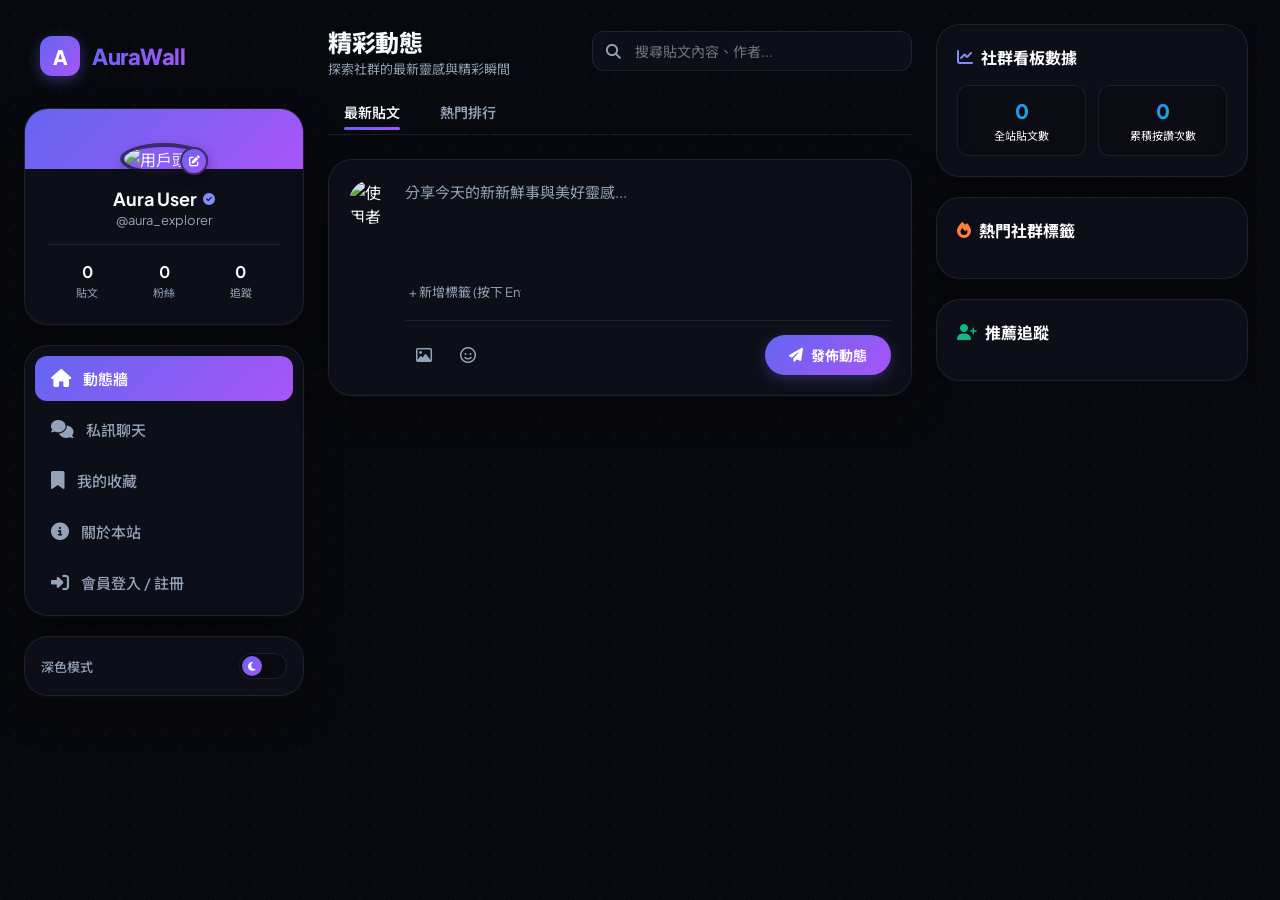
==== commit 11e23391: "fix: bugfix for friend post notification triggering" ====
--- a/index.html
+++ b/index.html
@@ -41,7 +41,7 @@
             <span class="stat-val" id="stats-posts-count">0</span>
             <span class="stat-lbl">貼文</span>
           </div>
-          <div class="stat-item">
+          <div class="stat-item stat-clickable" id="stats-followers-card" title="點擊查看你的粉絲">
             <span class="stat-val" id="stats-likes-count">0</span>
             <span class="stat-lbl">粉絲</span>
           </div>
@@ -449,6 +449,19 @@
     </div>
   </div>
 
+  <!-- 粉絲清單 Modal -->
+  <div class="modal-overlay" id="followers-modal" role="dialog" aria-modal="true" aria-hidden="true"
+    aria-labelledby="followers-modal-title" tabindex="-1" style="display:none;">
+    <div class="modal-content glass-panel">
+      <div class="modal-header">
+        <h3 id="followers-modal-title">你的粉絲</h3>
+        <button class="btn-close-modal" id="btn-close-followers-modal" aria-label="關閉粉絲清單視窗"><i
+            class="fa-solid fa-xmark"></i></button>
+      </div>
+      <div class="modal-body" id="followers-modal-body" style="max-height:60vh;overflow:auto;"></div>
+    </div>
+  </div>
+
   <!-- 作者貼文檢視 Modal -->
   <div class="modal-overlay" id="author-modal" role="dialog" aria-modal="true" aria-hidden="true"
     aria-labelledby="author-modal-title" tabindex="-1" style="display:none;">
@@ -462,49 +475,7 @@
     </div>
   </div>
 
-  <!-- 私訊聊天室 Widget -->
-  <div class="chat-widget-container" id="chat-widget" style="display: none;">
-    <!-- 收合狀態的浮動按鈕 -->
-    <button class="chat-trigger-btn glass-panel" id="chat-trigger-btn">
-      <i class="fa-regular fa-comments"></i>
-      <span class="chat-trigger-text">私訊聊天</span>
-      <span class="chat-unread-badge" id="chat-unread-badge" style="display: none;"></span>
-    </button>
-
-    <!-- 展開狀態的聊天面板 -->
-    <div class="chat-panel glass-panel" id="chat-panel" style="display: none;">
-      <div class="chat-panel-header">
-        <div class="chat-target-info">
-          <img src="" alt="avatar" class="chat-target-avatar" id="chat-target-avatar">
-          <div class="chat-target-meta">
-            <span class="chat-target-name" id="chat-target-name">未選取聯絡人</span>
-            <span class="chat-target-handle" id="chat-target-handle"></span>
-          </div>
-        </div>
-        <div class="chat-header-actions">
-          <button class="chat-btn-close" id="btn-close-chat" title="最小化聊天室">
-            <i class="fa-solid fa-minus"></i>
-          </button>
-        </div>
-      </div>
-
-      <!-- 訊息歷史 -->
-      <div class="chat-messages-body" id="chat-messages-body">
-        <div class="chat-empty-state">
-          <i class="fa-regular fa-paper-plane"></i>
-          <p>點擊動態牆上的「私訊」按鈕<br>開始與創作者進行私密對話 ✨</p>
-        </div>
-      </div>
-
-      <!-- 輸入框區域 -->
-      <form class="chat-input-area" id="chat-input-form">
-        <input type="text" placeholder="輸入訊息..." class="chat-input" id="chat-input-text-field" required autocomplete="off">
-        <button type="submit" class="chat-btn-send" id="btn-send-chat-msg" title="發送訊息">
-          <i class="fa-solid fa-paper-plane"></i>
-        </button>
-      </form>
-    </div>
-  </div>
+
 
   <!-- Firebase Compat SDKs (v10) -->
   <script src="https://www.gstatic.com/firebasejs/10.8.0/firebase-app-compat.js"></script>
--- a/style.css
+++ b/style.css
@@ -2984,6 +2984,59 @@
   color: var(--text-muted);
 }
 
+/* 追蹤 / 取消追蹤按鈕 */
+.chat-room-follow-btn {
+  display: inline-flex;
+  align-items: center;
+  gap: 6px;
+  padding: 8px 18px;
+  border-radius: 24px;
+  font-size: 13px;
+  font-weight: 700;
+  cursor: pointer;
+  white-space: nowrap;
+  flex-shrink: 0;
+  letter-spacing: 0.3px;
+  transition: background var(--transition-fast),
+              border-color var(--transition-fast),
+              color var(--transition-fast),
+              transform var(--transition-fast),
+              box-shadow var(--transition-fast);
+
+  /* 預設：未追蹤 → 實心紫色背景、白色文字 */
+  background: var(--grad-primary);
+  border: 2px solid transparent;
+  color: #ffffff;
+  box-shadow: 0 4px 14px rgba(99, 102, 241, 0.35);
+}
+
+.chat-room-follow-btn:hover {
+  transform: translateY(-1px);
+  box-shadow: 0 6px 20px rgba(99, 102, 241, 0.5);
+  filter: brightness(1.08);
+}
+
+.chat-room-follow-btn:active {
+  transform: translateY(0);
+  box-shadow: 0 2px 8px rgba(99, 102, 241, 0.3);
+}
+
+/* 已追蹤 → Outline 紫色外框、紫色字 */
+.chat-room-follow-btn.following {
+  background: transparent;
+  border: 2px solid #a855f7;
+  color: #a855f7;
+  box-shadow: none;
+}
+
+/* 已追蹤 hover → 外框變紅、文字提示「取消追蹤」 */
+.chat-room-follow-btn.following:hover {
+  background: rgba(239, 68, 68, 0.08);
+  border-color: #ef4444;
+  color: #ef4444;
+  box-shadow: 0 4px 12px rgba(239, 68, 68, 0.18);
+}
+
 .chat-room-messages {
   flex: 1;
   padding: 20px;
@@ -3064,6 +3117,14 @@
 .chat-room-input:focus {
   border-color: rgba(168, 85, 247, 0.5);
   box-shadow: 0 0 0 3px rgba(168, 85, 247, 0.15);
+}
+
+.chat-room-input:disabled {
+  background: rgba(255, 255, 255, 0.04) !important;
+  border-color: var(--glass-border);
+  color: var(--text-muted);
+  cursor: not-allowed;
+  opacity: 0.6;
 }
 
 .chat-room-send-btn {
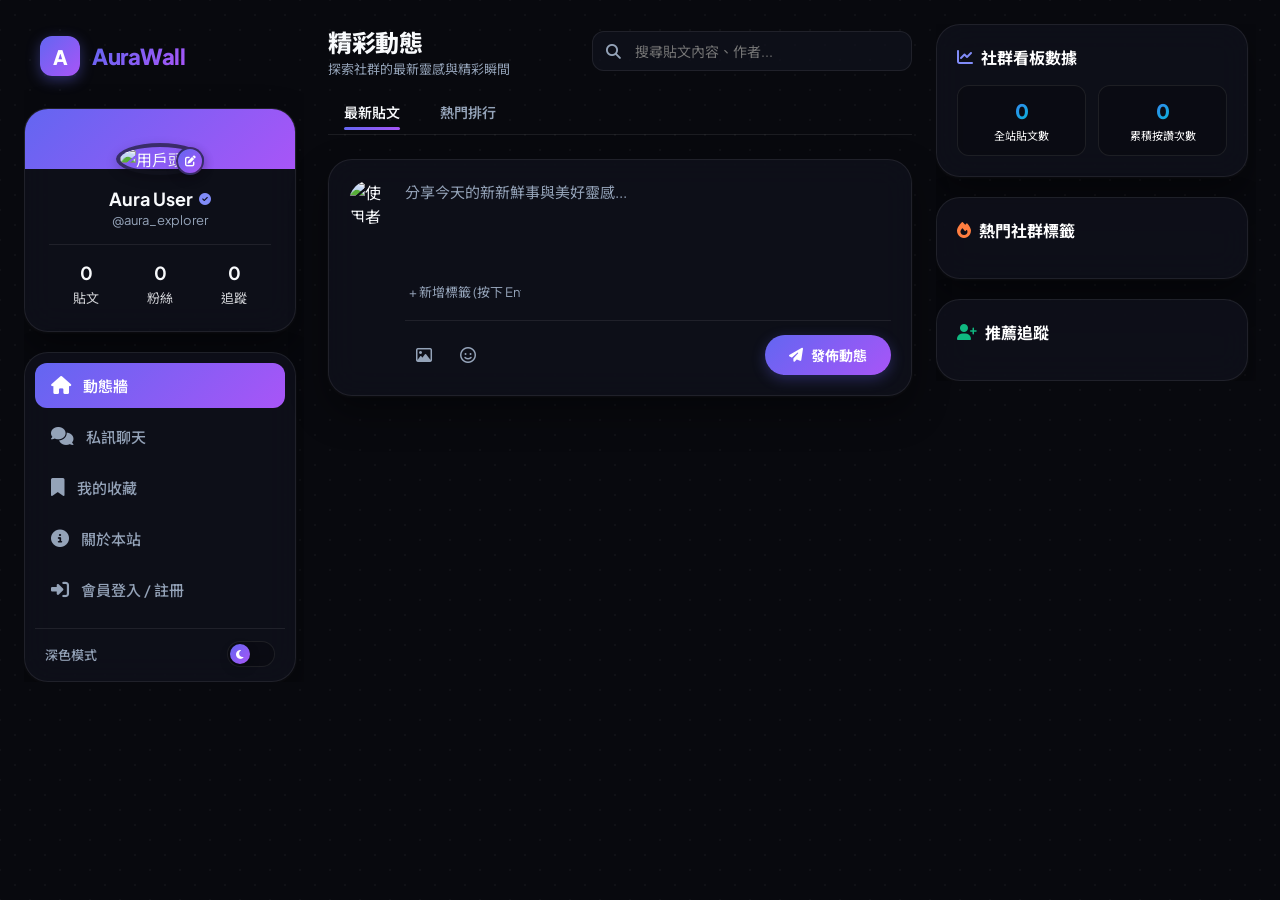
==== commit a36fd0db: "fix: bugfix for friend post notification triggering" ====
--- a/index.html
+++ b/index.html
@@ -76,15 +76,15 @@
           <i class="fa-solid fa-right-to-bracket"></i>
           <span id="menu-auth-text">會員登入 / 註冊</span>
         </button>
+        <div class="footer-widget">
+          <span class="theme-switch-title">深色模式</span>
+          <button class="btn-toggle-theme" id="btn-theme-toggle" aria-label="切換主題">
+            <div class="theme-slider-thumb">
+              <i class="fa-solid fa-moon" id="theme-icon"></i>
+            </div>
+          </button>
+        </div>
       </nav>
-      <div class="footer-widget glass-panel">
-        <span class="theme-switch-title">深色模式</span>
-        <button class="btn-toggle-theme" id="btn-theme-toggle" aria-label="切換主題">
-          <div class="theme-slider-thumb">
-            <i class="fa-solid fa-moon" id="theme-icon"></i>
-          </div>
-        </button>
-      </div>
 
     </aside>
 
--- a/style.css
+++ b/style.css
@@ -1,3172 +1,3286 @@
-@import url('https://fonts.googleapis.com/css2?family=Noto+Sans+TC:wght@300;400;500;700;900&family=Plus+Jakarta+Sans:wght@300;400;500;600;700;800&display=swap');
-
-/* ==========================================
-   1. DESIGN SYSTEM & ROOT VARIABLES
-   ========================================== */
-:root {
-  /* Fonts */
-  --font-primary: 'Plus Jakarta Sans', 'Noto Sans TC', sans-serif;
-
-  /* Gradients */
-  --grad-primary: linear-gradient(135deg, #6366f1 0%, #a855f7 100%);
-  --grad-accent: linear-gradient(135deg, #3b82f6 0%, #06b6d4 100%);
-  --grad-sunset: linear-gradient(135deg, #ff007a 0%, #ff7e40 100%);
-  --grad-emerald: linear-gradient(135deg, #10b981 0%, #059669 100%);
-  /* 側邊上方色帶（可由使用者修改） */
-  --sidebar-accent: linear-gradient(135deg, #6366f1 0%, #a855f7 100%);
-
-  /* Constant Colors */
-  --color-like: #ef4444;
-  --color-bookmark: #f59e0b;
-  --color-share: #10b981;
-
-  /* Layout Dimensions */
-  --sidebar-width: 280px;
-  --widgets-width: 320px;
-  --max-width: 1400px;
-  --border-radius-lg: 24px;
-  --border-radius-md: 16px;
-  --border-radius-sm: 12px;
-
-  /* Transition timings */
-  --transition-fast: 0.2s cubic-bezier(0.4, 0, 0.2, 1);
-  --transition-normal: 0.3s cubic-bezier(0.4, 0, 0.2, 1);
-  --transition-slow: 0.5s cubic-bezier(0.4, 0, 0.2, 1);
-
-  /* DEFAULT THEME: DARK MODE */
-  --bg-color: #08090e;
-  --bg-dots: rgba(255, 255, 255, 0.03);
-  --glass-bg: rgba(17, 19, 31, 0.65);
-  --glass-bg-hover: rgba(26, 29, 46, 0.8);
-  --glass-border: rgba(255, 255, 255, 0.08);
-  --glass-border-focus: rgba(99, 102, 241, 0.4);
-  --text-main: #f8fafc;
-  --text-muted: #94a3b8;
-  --text-inverse: #0f172a;
-  --shadow-lg: 0 16px 36px rgba(0, 0, 0, 0.4), 0 1px 3px rgba(255, 255, 255, 0.05);
-  --shadow-sm: 0 4px 12px rgba(0, 0, 0, 0.2);
-  --glass-blur: blur(16px);
-  --input-bg: rgba(9, 10, 15, 0.6);
-  --tag-bg: rgba(99, 102, 241, 0.15);
-  --tag-text: #818cf8;
-  --tag-text-color: #ffffff;
-  --scroll-thumb: rgba(255, 255, 255, 0.15);
-  --scroll-thumb-hover: rgba(255, 255, 255, 0.25);
-  --highlight-color: rgba(99, 102, 241, 0.1);
-}
-
-/* LIGHT MODE OVERRIDES */
-[data-theme="light"] {
-  --bg-color: #f3f4f6;
-  --bg-dots: rgba(0, 0, 0, 0.03);
-  --glass-bg: rgba(255, 255, 255, 0.75);
-  --glass-bg-hover: rgba(255, 255, 255, 0.9);
-  --glass-border: rgba(0, 0, 0, 0.08);
-  --glass-border-focus: rgba(99, 102, 241, 0.5);
-  --text-main: #0f172a;
-  --text-muted: #4b5563;
-  --text-inverse: #ffffff;
-  --shadow-lg: 0 16px 36px rgba(15, 23, 42, 0.08), 0 1px 3px rgba(0, 0, 0, 0.02);
-  --shadow-sm: 0 4px 12px rgba(15, 23, 42, 0.04);
-  --input-bg: rgba(243, 244, 246, 0.8);
-  --tag-bg: rgba(99, 102, 241, 0.08);
-  --tag-text: #4f46e5;
-  --tag-text-color: #333333;
-  --scroll-thumb: rgba(0, 0, 0, 0.15);
-  --scroll-thumb-hover: rgba(0, 0, 0, 0.25);
-  --highlight-color: rgba(99, 102, 241, 0.05);
-}
-
-/* ==========================================
-   2. GLOBAL STYLES & RESET
-   ========================================== */
-* {
-  box-sizing: border-box;
-  margin: 0;
-  padding: 0;
-  font-family: var(--font-primary);
-  -webkit-font-smoothing: antialiased;
-  -moz-osx-font-smoothing: grayscale;
-}
-
-body {
-  background-color: var(--bg-color);
-  background-image:
-    radial-gradient(var(--bg-dots) 1.5px, transparent 1.5px),
-    radial-gradient(var(--bg-dots) 1.5px, transparent 1.5px);
-  background-size: 30px 30px;
-  background-position: 0 0, 15px 15px;
-  color: var(--text-main);
-  min-height: 100vh;
-  display: flex;
-  justify-content: center;
-  overflow-x: hidden;
-  transition: background-color var(--transition-normal), color var(--transition-normal);
-}
-
-/* Custom Scrollbar */
-::-webkit-scrollbar {
-  width: 8px;
-}
-
-::-webkit-scrollbar-track {
-  background: transparent;
-}
-
-::-webkit-scrollbar-thumb {
-  background: var(--scroll-thumb);
-  border-radius: 10px;
-}
-
-::-webkit-scrollbar-thumb:hover {
-  background: var(--scroll-thumb-hover);
-}
-
-/* Glassmorphism Card Base */
-.glass-panel {
-  background: var(--glass-bg);
-  backdrop-filter: var(--glass-blur);
-  -webkit-backdrop-filter: var(--glass-blur);
-  border: 1px solid var(--glass-border);
-  border-radius: var(--border-radius-lg);
-  box-shadow: var(--shadow-lg);
-  transition: background-color var(--transition-normal), border var(--transition-normal), transform var(--transition-normal), box-shadow var(--transition-normal);
-}
-
-button {
-  cursor: pointer;
-  border: none;
-  background: none;
-  font-family: var(--font-primary);
-  outline: none;
-}
-
-input,
-textarea {
-  font-family: var(--font-primary);
-  outline: none;
-}
-
-/* ==========================================
-   3. APP LAYOUT
-   ========================================== */
-.app-container {
-  width: 100%;
-  max-width: var(--max-width);
-  padding: 24px;
-  display: grid;
-  grid-template-columns: var(--sidebar-width) 1fr var(--widgets-width);
-  gap: 24px;
-  align-items: start;
-}
-
-/* ==========================================
-   4. SIDEBAR STYLES (LEFT COLUMN)
-   ========================================== */
-.sidebar {
-  position: sticky;
-  top: 24px;
-  display: flex;
-  flex-direction: column;
-  gap: 20px;
-}
-
-.brand-section {
-  display: flex;
-  align-items: center;
-  gap: 12px;
-  padding: 12px 16px;
-}
-
-.logo-circle {
-  width: 40px;
-  height: 40px;
-  border-radius: var(--border-radius-sm);
-  background: var(--grad-primary);
-  display: flex;
-  align-items: center;
-  justify-content: center;
-  color: white;
-  font-weight: 800;
-  font-size: 20px;
-  box-shadow: 0 4px 14px rgba(99, 102, 241, 0.4);
-}
-
-.brand-name {
-  font-size: 22px;
-  font-weight: 800;
-  background: var(--grad-primary);
-  -webkit-background-clip: text;
-  -webkit-text-fill-color: transparent;
-  letter-spacing: -0.5px;
-}
-
-/* Profile Card */
-.profile-card {
-  padding: 24px;
-  display: flex;
-  flex-direction: column;
-  align-items: center;
-  text-align: center;
-  position: relative;
-  overflow: hidden;
-}
-
-.profile-card::before {
-  content: '';
-  position: absolute;
-  top: 0;
-  left: 0;
-  right: 0;
-  height: 60px;
-  background: var(--card-accent, var(--sidebar-accent));
-  opacity: 1;
-  z-index: 0;
-  transition: background 0.4s ease;
-}
-
-/* 色塊選擇器 */
-.color-swatch {
-  width: 34px;
-  height: 34px;
-  border-radius: 8px;
-  border: 2px solid rgba(255,255,255,0.06);
-  cursor: pointer;
-  box-shadow: var(--shadow-sm);
-}
-.color-swatch.selected {
-  outline: 3px solid rgba(255,255,255,0.12);
-  transform: translateY(-2px);
-}
-
-.avatar-wrapper {
-  position: relative;
-  z-index: 1;
-  margin-top: 10px;
-  margin-bottom: 12px;
-}
-
-.user-avatar-lg {
-  width: 90px;
-  height: 90px;
-  border-radius: 50%;
-  border: 4px solid var(--glass-bg);
-  object-fit: cover;
-  box-shadow: var(--shadow-sm);
-  transition: transform var(--transition-normal);
-}
-
-.avatar-wrapper:hover .user-avatar-lg {
-  transform: scale(1.05);
-}
-
-.btn-edit-avatar {
-  position: absolute;
-  bottom: 0;
-  right: 0;
-  background: var(--grad-primary);
-  width: 28px;
-  height: 28px;
-  border-radius: 50%;
-  display: flex;
-  align-items: center;
-  justify-content: center;
-  color: white;
-  border: 2px solid var(--glass-bg);
-  font-size: 11px;
-  box-shadow: var(--shadow-sm);
-  transition: transform var(--transition-fast);
-}
-
-.btn-edit-avatar:hover {
-  transform: scale(1.15);
-}
-
-.profile-name {
-  font-size: 18px;
-  font-weight: 700;
-  color: var(--text-main);
-  margin-bottom: 2px;
-  display: flex;
-  align-items: center;
-  gap: 6px;
-}
-
-.profile-handle {
-  font-size: 13px;
-  color: var(--text-muted);
-  margin-bottom: 16px;
-}
-
-.profile-stats {
-  display: flex;
-  justify-content: space-around;
-  width: 100%;
-  padding-top: 16px;
-  border-top: 1px solid var(--glass-border);
-}
-
-.stat-item {
-  display: flex;
-  flex-direction: column;
-  align-items: center;
-  flex: 1;
-}
-
-.stat-val {
-  font-size: 16px;
-  font-weight: 700;
-  color: var(--text-main);
-}
-
-.stat-lbl {
-  font-size: 11px;
-  color: var(--text-muted);
-  margin-top: 2px;
-}
-
-.stat-clickable {
-  cursor: pointer;
-}
-
-.stat-clickable:hover .stat-val,
-.stat-clickable:hover .stat-lbl {
-  color: var(--tag-text);
-}
-
-.following-list {
-  display: flex;
-  flex-direction: column;
-  gap: 12px;
-}
-
-.following-list-item {
-  display: flex;
-  align-items: center;
-  gap: 12px;
-  padding: 12px 10px;
-  border: 1px solid rgba(255,255,255,0.08);
-  border-radius: 16px;
-}
-
-.following-list-item .user-avatar-sm {
-  width: 44px;
-  height: 44px;
-  border-radius: 50%;
-  object-fit: cover;
-}
-
-.following-list-item .follow-info {
-  flex: 1;
-  min-width: 0;
-}
-
-.following-list-item h5 {
-  font-size: 14px;
-  margin: 0;
-}
-
-.following-list-item span {
-  font-size: 12px;
-  color: var(--text-muted);
-}
-
-.following-list-item .follow-bio {
-  font-size: 11px;
-  color: var(--text-muted);
-}
-
-/* Sidebar Menu */
-.sidebar-menu {
-  display: flex;
-  flex-direction: column;
-  gap: 6px;
-  padding: 10px;
-}
-
-.menu-item {
-  display: flex;
-  align-items: center;
-  gap: 12px;
-  padding: 12px 16px;
-  border-radius: var(--border-radius-sm);
-  color: var(--text-muted);
-  font-size: 15px;
-  font-weight: 500;
-  transition: all var(--transition-fast);
-  text-decoration: none;
-  text-align: left;
-}
-
-.menu-item i {
-  font-size: 18px;
-  transition: transform var(--transition-fast);
-}
-
-.menu-item:hover {
-  background-color: var(--highlight-color);
-  color: var(--text-main);
-}
-
-.menu-item:hover i {
-  transform: translateX(3px);
-}
-
-.menu-item.active {
-  background: var(--grad-primary);
-  color: white;
-  font-weight: 600;
-}
-
-.menu-item.active i {
-  color: white;
-}
-
-.sidebar-login-alert {
-  display: flex;
-  align-items: flex-start;
-  gap: 12px;
-  padding: 18px 16px;
-  background: rgba(255, 255, 255, 0.08);
-  border: 1px solid rgba(255, 255, 255, 0.1);
-  color: var(--text-main);
-}
-
-.sidebar-login-alert i {
-  color: #f59e0b;
-  font-size: 18px;
-  margin-top: 3px;
-}
-
-.sidebar-login-alert strong {
-  display: block;
-  font-size: 14px;
-  margin-bottom: 4px;
-  color: var(--text-main);
-}
-
-.sidebar-login-alert p {
-  font-size: 13px;
-  line-height: 1.4;
-  color: var(--text-muted);
-  margin: 0;
-}
-
-.action-btn.locked {
-  opacity: 0.5;
-  color: var(--text-muted);
-}
-
-.action-btn.locked:hover {
-  background: none;
-}
-
-button:disabled,
-button[disabled] {
-  opacity: 0.5;
-  cursor: not-allowed;
-}
-
-/* Theme Switch & Info Widget */
-.footer-widget {
-  padding: 16px;
-  display: flex;
-  justify-content: space-between;
-  align-items: center;
-}
-
-.theme-switch-title {
-  font-size: 13px;
-  color: var(--text-muted);
-  font-weight: 500;
-}
-
-.btn-toggle-theme {
-  width: 48px;
-  height: 26px;
-  background-color: var(--input-bg);
-  border: 1px solid var(--glass-border);
-  border-radius: 20px;
-  position: relative;
-  transition: all var(--transition-normal);
-}
-
-.theme-slider-thumb {
-  width: 20px;
-  height: 20px;
-  background: var(--grad-primary);
-  border-radius: 50%;
-  position: absolute;
-  top: 2px;
-  left: 2px;
-  display: flex;
-  align-items: center;
-  justify-content: center;
-  color: white;
-  font-size: 10px;
-  transition: transform var(--transition-normal);
-  box-shadow: var(--shadow-sm);
-}
-
-[data-theme="light"] .theme-slider-thumb {
-  transform: translateX(22px);
-  background: var(--grad-accent);
-}
-
-/* ==========================================
-   5. MAIN CONTENT STYLES (CENTER COLUMN)
-   ========================================== */
-.main-content {
-  display: flex;
-  flex-direction: column;
-  gap: 24px;
-  min-width: 0;
-  /* Prevents overflow issues */
-}
-
-/* Main Top Header */
-.main-header {
-  display: flex;
-  flex-direction: column;
-  gap: 16px;
-}
-
-.header-top {
-  display: flex;
-  justify-content: space-between;
-  align-items: center;
-}
-
-.header-title-wrapper h1 {
-  font-size: 24px;
-  font-weight: 800;
-  letter-spacing: -0.5px;
-}
-
-.header-title-wrapper p {
-  font-size: 13px;
-  color: var(--text-muted);
-}
-
-/* Search Bar in Main Header */
-.search-container {
-  position: relative;
-  flex: 1;
-  max-width: 320px;
-}
-
-.search-input {
-  width: 100%;
-  background: var(--glass-bg);
-  border: 1px solid var(--glass-border);
-  color: var(--text-main);
-  padding: 10px 16px 10px 42px;
-  border-radius: var(--border-radius-sm);
-  font-size: 14px;
-  transition: all var(--transition-fast);
-}
-
-.search-input:focus {
-  border-color: var(--glass-border-focus);
-  box-shadow: 0 0 0 3px rgba(99, 102, 241, 0.15);
-}
-
-.search-container i {
-  position: absolute;
-  left: 14px;
-  top: 50%;
-  transform: translateY(-50%);
-  color: var(--text-muted);
-  font-size: 15px;
-  pointer-events: none;
-}
-
-/* Filters & Sorting Panel */
-.filter-tabs-row {
-  display: flex;
-  justify-content: space-between;
-  align-items: center;
-  border-bottom: 1px solid var(--glass-border);
-  padding-bottom: 4px;
-}
-
-.filter-tabs {
-  display: flex;
-  gap: 8px;
-}
-
-.tab-btn {
-  padding: 8px 16px;
-  border-radius: var(--border-radius-sm) var(--border-radius-sm) 0 0;
-  font-size: 14px;
-  font-weight: 600;
-  color: var(--text-muted);
-  position: relative;
-  transition: all var(--transition-fast);
-}
-
-.tab-btn:hover {
-  color: var(--text-main);
-}
-
-.tab-btn.active {
-  color: var(--text-main);
-}
-
-.tab-btn.active::after {
-  content: '';
-  position: absolute;
-  bottom: 0;
-  left: 16px;
-  right: 16px;
-  height: 3px;
-  background: var(--grad-primary);
-  border-radius: 2px;
-}
-
-.active-filter-badge {
-  display: none;
-  align-items: center;
-  gap: 8px;
-  background: var(--tag-bg);
-  color: var(--tag-text);
-  padding: 4px 10px;
-  border-radius: var(--border-radius-sm);
-  font-size: 12px;
-  font-weight: 600;
-  animation: fadeIn var(--transition-fast);
-}
-
-.active-filter-badge button {
-  color: var(--tag-text);
-  font-size: 10px;
-  display: flex;
-  align-items: center;
-}
-
-/* Create Post Card */
-.create-post-card {
-  padding: 20px;
-  position: relative;
-}
-
-.create-post-header {
-  display: flex;
-  gap: 12px;
-  align-items: flex-start;
-  margin-bottom: 16px;
-}
-
-.user-avatar-sm {
-  width: 44px;
-  height: 44px;
-  border-radius: 50%;
-  object-fit: cover;
-}
-
-.post-textarea-wrapper {
-  flex: 1;
-}
-
-.create-post-textarea {
-  width: 100%;
-  min-height: 80px;
-  background: transparent;
-  border: none;
-  resize: none;
-  color: var(--text-main);
-  font-size: 15px;
-  line-height: 1.6;
-}
-
-.create-post-textarea::placeholder {
-  color: var(--text-muted);
-}
-
-/* Image Attachment & Tag Preview */
-.create-post-attachments {
-  margin-left: 56px;
-  margin-bottom: 16px;
-  display: flex;
-  flex-direction: column;
-  gap: 10px;
-}
-
-.image-preview-container {
-  position: relative;
-  border-radius: var(--border-radius-md);
-  overflow: hidden;
-  max-height: 250px;
-  border: 1px solid var(--glass-border);
-  display: none;
-}
-
-.image-preview-img {
-  width: 100%;
-  height: 100%;
-  object-fit: cover;
-}
-
-.btn-remove-preview {
-  position: absolute;
-  top: 10px;
-  right: 10px;
-  background: rgba(15, 23, 42, 0.7);
-  width: 32px;
-  height: 32px;
-  border-radius: 50%;
-  display: flex;
-  align-items: center;
-  justify-content: center;
-  color: white;
-  transition: background var(--transition-fast);
-}
-
-.btn-remove-preview:hover {
-  background: rgba(239, 68, 68, 0.9);
-}
-
-/* Tag Inputs Input field */
-.post-tags-input-container {
-  display: flex;
-  flex-wrap: wrap;
-  gap: 6px;
-  align-items: center;
-}
-
-.input-tag-pill {
-  background: var(--tag-bg);
-  color: var(--tag-text);
-  padding: 3px 8px;
-  border-radius: 20px;
-  font-size: 12px;
-  display: flex;
-  align-items: center;
-  gap: 4px;
-}
-
-.input-tag-pill button {
-  color: var(--tag-text);
-  font-size: 9px;
-}
-
-.input-add-tag {
-  background: transparent;
-  border: none;
-  font-size: 13px;
-  color: var(--text-main);
-  padding: 4px;
-  width: 120px;
-}
-
-.input-add-tag::placeholder {
-  color: var(--text-muted);
-}
-
-/* Image URL input overlay popup */
-.image-url-popup {
-  display: none;
-  position: absolute;
-  bottom: 70px;
-  left: 20px;
-  right: 20px;
-  background: var(--glass-bg);
-  border: 1px solid var(--glass-border);
-  border-radius: var(--border-radius-md);
-  padding: 16px;
-  z-index: 10;
-  box-shadow: var(--shadow-lg);
-  backdrop-filter: var(--glass-blur);
-}
-
-.url-popup-header {
-  display: flex;
-  justify-content: space-between;
-  align-items: center;
-  margin-bottom: 10px;
-}
-
-.url-popup-header h4 {
-  font-size: 14px;
-  font-weight: 700;
-}
-
-.url-input-row {
-  display: flex;
-  gap: 8px;
-}
-
-.url-input-row input {
-  flex: 1;
-  background: var(--input-bg);
-  border: 1px solid var(--glass-border);
-  border-radius: var(--border-radius-sm);
-  padding: 8px 12px;
-  color: var(--text-main);
-  font-size: 13px;
-}
-
-.url-input-row input:focus {
-  border-color: var(--glass-border-focus);
-}
-
-.btn-popup-confirm {
-  background: var(--grad-primary);
-  color: white;
-  border-radius: var(--border-radius-sm);
-  padding: 8px 16px;
-  font-size: 13px;
-  font-weight: 600;
-}
-
-/* Random Image Picker */
-.random-images-grid {
-  display: grid;
-  grid-template-columns: repeat(4, 1fr);
-  gap: 8px;
-  margin-top: 12px;
-}
-
-.random-img-option {
-  width: 100%;
-  height: 50px;
-  border-radius: var(--border-radius-sm);
-  object-fit: cover;
-  cursor: pointer;
-  border: 2px solid transparent;
-  transition: transform var(--transition-fast), border-color var(--transition-fast);
-}
-
-.random-img-option:hover {
-  transform: scale(1.05);
-  border-color: var(--tag-text);
-}
-
-/* Emoji Picker Panel overlay */
-.emoji-picker-popup {
-  display: none;
-  position: absolute;
-  bottom: 70px;
-  left: 20px;
-  background: #ffffff;
-  color: var(--text-main);
-  border: 1px solid rgba(0,0,0,0.08);
-  border-radius: var(--border-radius-md);
-  padding: 12px;
-  z-index: 10;
-  box-shadow: var(--shadow-lg);
-  width: 250px;
-}
-
-.emoji-grid {
-  display: grid;
-  grid-template-columns: repeat(6, 1fr);
-  gap: 6px;
-  max-height: 180px;
-  overflow-y: auto;
-}
-
-.emoji-item {
-  font-size: 20px;
-  width: 32px;
-  height: 32px;
-  display: flex;
-  align-items: center;
-  justify-content: center;
-  border-radius: var(--border-radius-sm);
-  cursor: pointer;
-  transition: background var(--transition-fast);
-}
-
-.emoji-item:hover {
-  background: #f2f2f2;
-}
-
-/* Footer / Actions toolbar in Create Post */
-.create-post-footer {
-  display: flex;
-  justify-content: space-between;
-  align-items: center;
-  padding-top: 14px;
-  border-top: 1px solid var(--glass-border);
-  margin-left: 56px;
-}
-
-.post-tools {
-  display: flex;
-  gap: 6px;
-}
-
-.tool-btn {
-  width: 38px;
-  height: 38px;
-  border-radius: 50%;
-  color: var(--text-muted);
-  display: flex;
-  align-items: center;
-  justify-content: center;
-  font-size: 16px;
-  transition: all var(--transition-fast);
-  position: relative;
-}
-
-.tool-btn:hover {
-  background: var(--highlight-color);
-  color: var(--text-main);
-}
-
-.tool-btn:hover::after {
-  content: attr(data-tooltip);
-  position: absolute;
-  bottom: 44px;
-  left: 50%;
-  transform: translateX(-50%);
-  background: rgba(15, 23, 42, 0.9);
-  color: white;
-  padding: 4px 8px;
-  border-radius: 6px;
-  font-size: 11px;
-  white-space: nowrap;
-  pointer-events: none;
-  box-shadow: var(--shadow-sm);
-}
-
-.btn-publish {
-  background: var(--grad-primary);
-  color: white;
-  font-weight: 700;
-  padding: 10px 24px;
-  border-radius: 30px;
-  font-size: 14px;
-  box-shadow: 0 4px 14px rgba(99, 102, 241, 0.3);
-  display: flex;
-  align-items: center;
-  gap: 8px;
-  transition: all var(--transition-fast);
-}
-
-.btn-publish:hover {
-  transform: translateY(-2px);
-  box-shadow: 0 6px 20px rgba(99, 102, 241, 0.45);
-}
-
-.btn-publish:active {
-  transform: translateY(0);
-}
-
-/* Post Cards Container */
-.posts-feed-container {
-  display: flex;
-  flex-direction: column;
-  gap: 20px;
-}
-
-/* Post Card Styles */
-.post-card {
-  padding: 24px;
-  animation: slideIn var(--transition-slow);
-}
-
-.post-card-header {
-  display: flex;
-  justify-content: space-between;
-  align-items: center;
-  margin-bottom: 14px;
-}
-
-.post-header-right {
-  display: flex;
-  align-items: center;
-  gap: 8px;
-}
-
-.post-header-right {
-  display: flex;
-  align-items: center;
-  gap: 6px;
-}
-
-.btn-delete-post {
-  width: 28px;
-  height: 28px;
-  border-radius: 50%;
-  display: flex;
-  align-items: center;
-  justify-content: center;
-  font-size: 12px;
-  color: var(--text-muted);
-  background: transparent;
-  transition: background var(--transition-fast), color var(--transition-fast), transform var(--transition-fast);
-}
-
-.btn-delete-post:hover {
-  background: rgba(239, 68, 68, 0.15);
-  color: #ef4444;
-  transform: scale(1.1);
-}
-
-
-.poster-info {
-  display: flex;
-  align-items: center;
-  gap: 12px;
-}
-
-.poster-meta {
-  display: flex;
-  flex-direction: column;
-}
-
-.poster-name {
-  font-size: 15px;
-  font-weight: 700;
-  color: var(--text-main);
-}
-
-.poster-meta-sub {
-  font-size: 12px;
-  color: var(--text-muted);
-  display: flex;
-  align-items: center;
-  gap: 8px;
-}
-
-.badge-official {
-  color: var(--tag-text);
-  font-size: 12px;
-}
-
-.post-options-dropdown {
-  position: relative;
-}
-
-.btn-post-menu {
-  width: 32px;
-  height: 32px;
-  border-radius: 50%;
-  color: var(--text-muted);
-  display: flex;
-  align-items: center;
-  justify-content: center;
-  transition: background var(--transition-fast);
-}
-
-.btn-post-menu:hover {
-  background: var(--highlight-color);
-  color: var(--text-main);
-}
-
-/* Post Content */
-.post-card-body {
-  margin-bottom: 16px;
-}
-
-.post-text {
-  font-size: 15px;
-  line-height: 1.6;
-  color: var(--text-main);
-  margin-bottom: 12px;
-  white-space: pre-wrap;
-  word-break: break-word;
-}
-
-.post-tags-list {
-  display: flex;
-  flex-wrap: wrap;
-  gap: 8px;
-  margin-bottom: 14px;
-}
-
-.post-tag {
-  background: var(--tag-bg);
-  color: var(--tag-text-color);
-  padding: 4px 12px;
-  border-radius: 20px;
-  font-size: 12px;
-  font-weight: 600;
-  transition: all var(--transition-fast);
-  cursor: pointer;
-}
-
-.clickable-tag {
-  color: var(--tag-text-color);
-  text-decoration: none;
-  font-weight: 500;
-}
-
-.post-tag:hover {
-  opacity: 0.85;
-  transform: translateY(-1px);
-}
-
-.post-image-wrapper {
-  width: 100%;
-  border-radius: var(--border-radius-md);
-  overflow: hidden;
-  border: 1px solid var(--glass-border);
-  margin-top: 12px;
-  background-color: rgba(0, 0, 0, 0.1);
-  aspect-ratio: 16 / 10;
-  display: flex;
-  align-items: center;
-  justify-content: center;
-}
-
-.post-image-wrapper img {
-  width: 100%;
-  height: 100%;
-  object-fit: cover;
-  transition: transform var(--transition-slow);
-}
-
-.post-image-wrapper:hover img {
-  transform: scale(1.02);
-}
-
-/* Post Actions Footer */
-.post-card-actions {
-  display: flex;
-  justify-content: space-between;
-  border-top: 1px solid var(--glass-border);
-  padding-top: 12px;
-}
-
-.action-btn {
-  display: flex;
-  align-items: center;
-  gap: 8px;
-  color: var(--text-muted);
-  font-size: 13px;
-  font-weight: 600;
-  padding: 8px 12px;
-  border-radius: var(--border-radius-sm);
-  transition: all var(--transition-fast);
-}
-
-.action-btn i {
-  font-size: 16px;
-  transition: transform var(--transition-fast);
-}
-
-.action-btn:hover {
-  background: var(--highlight-color);
-}
-
-.action-btn.btn-like:hover {
-  color: var(--color-like);
-}
-
-.action-btn.btn-like.liked {
-  color: var(--color-like);
-}
-
-.action-btn.btn-like.liked i {
-  animation: heartBeat 0.4s ease-in-out;
-  font-weight: 900;
-}
-
-.action-btn.btn-comment:hover {
-  color: var(--grad-primary);
-}
-
-.action-btn.btn-comment.active {
-  color: #6366f1;
-}
-
-.action-btn.btn-bookmark:hover {
-  color: var(--color-bookmark);
-}
-
-.action-btn.btn-bookmark.bookmarked {
-  color: var(--color-bookmark);
-}
-
-.action-btn.btn-bookmark.bookmarked i {
-  font-weight: 900;
-}
-
-.action-btn.btn-share:hover {
-  color: var(--color-share);
-}
-
-/* Comments Section - Collapsible Drawer */
-.post-comments-section {
-  display: none;
-  border-top: 1px solid var(--glass-border);
-  margin-top: 16px;
-  padding-top: 16px;
-  animation: slideIn var(--transition-fast);
-}
-
-.comment-input-row {
-  display: flex;
-  gap: 10px;
-  align-items: center;
-  margin-bottom: 16px;
-}
-
-.comment-input {
-  flex: 1;
-  background: var(--input-bg);
-  border: 1px solid var(--glass-border);
-  border-radius: 30px;
-  padding: 10px 16px;
-  color: var(--text-main);
-  font-size: 13px;
-  transition: all var(--transition-fast);
-}
-
-.comment-input:focus {
-  border-color: var(--glass-border-focus);
-}
-
-.btn-send-comment {
-  background: var(--grad-primary);
-  width: 36px;
-  height: 36px;
-  border-radius: 50%;
-  color: white;
-  display: flex;
-  align-items: center;
-  justify-content: center;
-  font-size: 14px;
-  transition: transform var(--transition-fast);
-}
-
-.btn-send-comment:hover {
-  transform: scale(1.08);
-}
-
-.comments-list {
-  display: flex;
-  flex-direction: column;
-  gap: 12px;
-}
-
-.comment-item {
-  display: flex;
-  gap: 10px;
-  align-items: flex-start;
-  animation: slideIn var(--transition-fast);
-}
-
-.comment-bubble {
-  background: var(--input-bg);
-  border-radius: var(--border-radius-sm);
-  padding: 10px 14px;
-  flex: 1;
-}
-
-.commenter-name {
-  font-size: 13px;
-  font-weight: 700;
-  color: var(--text-main);
-  margin-bottom: 2px;
-}
-
-.comment-text {
-  font-size: 13px;
-  color: var(--text-main);
-  line-height: 1.5;
-}
-
-.comment-time {
-  font-size: 10px;
-  color: var(--text-muted);
-  margin-top: 4px;
-  display: block;
-}
-
-/* ==========================================
-   6. WIDGETS COLUMN (RIGHT COLUMN)
-   ========================================== */
-.widgets {
-  position: sticky;
-  top: 24px;
-  display: flex;
-  flex-direction: column;
-  gap: 20px;
-}
-
-/* 右側 widgets 可滾動，避免看不到下方內容 */
-.widgets {
-  max-height: calc(100vh - 48px);
-  overflow-y: auto;
-  padding-right: 8px;
-}
-
-.widget-card {
-  padding: 20px;
-}
-
-.widget-title {
-  font-size: 16px;
-  font-weight: 700;
-  margin-bottom: 16px;
-  display: flex;
-  align-items: center;
-  gap: 8px;
-}
-
-#profile-edit-modal .modal-body .profile-edit-field {
-  display: flex;
-  flex-direction: column;
-  gap: 6px;
-}
-
-#profile-edit-modal .modal-body label {
-  display: block;
-  margin-bottom: 4px;
-  color: var(--text-muted);
-  font-size: 13px;
-  font-weight: 600;
-}
-
-#profile-edit-modal .modal-body input {
-  width: 100%;
-}
-
-/* Tag Cloud Widget */
-.tag-cloud {
-  display: flex;
-  flex-wrap: wrap;
-  gap: 8px;
-}
-
-.trending-tags {
-  color: var(--tag-text-color);
-}
-
-.cloud-tag {
-  background: var(--input-bg);
-  border: 1px solid var(--glass-border);
-  color: var(--tag-text-color);
-  padding: 6px 12px;
-  border-radius: 20px;
-  font-size: 12px;
-  font-weight: 500;
-  transition: all var(--transition-fast);
-}
-
-/* 熱門標籤按鈕（JS 動態生成，class = tag-item） */
-.tag-item {
-  background: var(--input-bg);
-  border: 1px solid var(--glass-border);
-  color: var(--tag-text-color);
-  padding: 5px 12px;
-  border-radius: 20px;
-  font-size: 12px;
-  font-weight: 500;
-  display: inline-flex;
-  align-items: center;
-  gap: 5px;
-  cursor: pointer;
-  transition: all var(--transition-fast);
-}
-
-.tag-item small {
-  opacity: 0.65;
-  font-size: 10px;
-}
-
-.tag-item:hover,
-.tag-item.active {
-  background: var(--grad-primary);
-  color: #ffffff;
-  border-color: transparent;
-  transform: translateY(-2px);
-  box-shadow: 0 4px 10px rgba(99, 102, 241, 0.2);
-}
-
-.tag-item.active small,
-.tag-item:hover small {
-  opacity: 0.85;
-}
-
-/* 深色模式：右側欄所有文字白色 */
-[data-theme="dark"] .widgets .widget-card,
-[data-theme="dark"] .widgets .widget-card .widget-title,
-[data-theme="dark"] .widgets .widget-card h3,
-[data-theme="dark"] .widgets .widget-card .widget-stat-lbl,
-[data-theme="dark"] .widgets .widget-card .who-to-follow-list,
-[data-theme="dark"] .widgets .widget-card .follow-info,
-[data-theme="dark"] .widgets .widget-card .follow-info h5,
-[data-theme="dark"] .widgets .widget-card .follow-info span,
-[data-theme="dark"] .widgets .widget-card .follow-info small,
-[data-theme="dark"] .cloud-tag,
-[data-theme="dark"] .tag-item,
-[data-theme="dark"] #hot-tags-cloud {
-  color: #ffffff;
-}
-
-/* 深色模式：widget-stat-num 保留漸層，不強制白色 */
-[data-theme="dark"] .widgets .widget-card .widget-stat-num {
-  background: var(--grad-accent);
-  -webkit-background-clip: text;
-  -webkit-text-fill-color: transparent;
-}
-
-/* 深色模式：保留三個圖示的原本顏色，不被白色覆蓋 */
-[data-theme="dark"] .widget-title i.fa-chart-line {
-  color: var(--tag-text) !important;
-  -webkit-text-fill-color: var(--tag-text) !important;
-}
-[data-theme="dark"] .widget-title i.fa-fire {
-  color: #ff7e40 !important;
-  -webkit-text-fill-color: #ff7e40 !important;
-}
-[data-theme="dark"] .widget-title i.fa-user-plus {
-  color: #10b981 !important;
-  -webkit-text-fill-color: #10b981 !important;
-}
-
-[data-theme="dark"] .widget-card .cloud-tag,
-[data-theme="dark"] .widget-card .tag-item {
-  border-color: rgba(255,255,255,0.18);
-}
-
-.cloud-tag:hover {
-  background: var(--grad-primary);
-  color: white;
-  border-color: transparent;
-  transform: translateY(-2px);
-  box-shadow: 0 4px 10px rgba(99, 102, 241, 0.2);
-}
-
-.cloud-tag.active {
-  background: var(--grad-primary);
-  color: white;
-  border-color: transparent;
-}
-
-/* Stats Widget */
-.widget-stats-grid {
-  display: grid;
-  grid-template-columns: repeat(2, 1fr);
-  gap: 12px;
-}
-
-.widget-stat-card {
-  background: var(--input-bg);
-  border: 1px solid var(--glass-border);
-  border-radius: var(--border-radius-sm);
-  padding: 12px;
-  display: flex;
-  flex-direction: column;
-  align-items: center;
-}
-
-.widget-stat-num {
-  font-size: 20px;
-  font-weight: 800;
-  background: var(--grad-accent);
-  -webkit-background-clip: text;
-  -webkit-text-fill-color: transparent;
-}
-
-.widget-stat-lbl {
-  font-size: 11px;
-  color: var(--text-muted);
-  margin-top: 4px;
-}
-
-/* Recommendations / Who to Follow */
-.who-to-follow-list {
-  display: flex;
-  flex-direction: column;
-  gap: 14px;
-}
-
-.follow-item {
-  display: flex;
-  align-items: center;
-  gap: 10px;
-}
-
-.follow-item .user-avatar-sm {
-  flex-shrink: 0;
-}
-
-.follow-info {
-  flex: 1;
-  min-width: 0;
-  display: flex;
-  flex-direction: column;
-}
-
-.follow-info h5 {
-  font-size: 13px;
-  font-weight: 700;
-  color: var(--text-main);
-  white-space: nowrap;
-  overflow: hidden;
-  text-overflow: ellipsis;
-}
-
-.follow-info > span {
-  font-size: 11px;
-  color: var(--text-muted);
-}
-
-.btn-follow-mock {
-  background: var(--tag-bg);
-  color: var(--tag-text);
-  font-size: 12px;
-  font-weight: 700;
-  padding: 6px 12px;
-  border-radius: 20px;
-  transition: all var(--transition-fast);
-  white-space: nowrap;
-  flex-shrink: 0;
-}
-
-.btn-follow-mock:hover {
-  background: var(--grad-primary);
-  color: white;
-}
-
-.btn-follow-mock.following {
-  background: var(--input-bg);
-  color: var(--text-muted);
-  outline: 1px solid var(--glass-border);
-}
-
-.btn-follow {
-  background: var(--tag-bg);
-  color: var(--tag-text);
-  font-size: 12px;
-  font-weight: 700;
-  padding: 6px 14px;
-  border-radius: 20px;
-  transition: all var(--transition-fast);
-}
-
-.btn-follow:hover {
-  background: var(--grad-primary);
-  color: white;
-}
-
-.btn-follow.following {
-  background: var(--input-bg);
-  color: var(--text-muted);
-}
-
-/* ==========================================
-   7. MODAL / DIALOGS (EDIT PROFILE)
-   ========================================== */
-.modal-overlay {
-  display: none;
-  position: fixed;
-  top: 0;
-  left: 0;
-  right: 0;
-  bottom: 0;
-  background: rgba(0, 0, 0, 0.6);
-  backdrop-filter: blur(8px);
-  -webkit-backdrop-filter: blur(8px);
-  z-index: 100;
-  align-items: center;
-  justify-content: center;
-  padding: 20px;
-  animation: fadeIn var(--transition-fast);
-}
-
-/* 顯示/關閉動畫狀態 */
-.modal-overlay.open {
-  display: flex;
-}
-.modal-overlay .modal-content {
-  transform: translateY(8px);
-  opacity: 0;
-  transition: transform 220ms ease, opacity 220ms ease;
-}
-.modal-overlay.open .modal-content {
-  transform: translateY(0);
-  opacity: 1;
-}
-.modal-overlay.closing .modal-content {
-  transform: translateY(8px);
-  opacity: 0;
-}
-
-.modal-content {
-  width: 100%;
-  max-width: 480px;
-  padding: 28px;
-  position: relative;
-}
-
-.modal-header {
-  display: flex;
-  justify-content: space-between;
-  align-items: center;
-  margin-bottom: 20px;
-}
-
-.modal-header h3 {
-  font-size: 20px;
-  font-weight: 800;
-}
-
-.btn-close-modal {
-  width: 32px;
-  height: 32px;
-  border-radius: 50%;
-  display: flex;
-  align-items: center;
-  justify-content: center;
-  color: var(--text-muted);
-  background: var(--input-bg);
-  transition: all var(--transition-fast);
-}
-
-.btn-close-modal:hover {
-  background: var(--highlight-color);
-  color: var(--text-main);
-}
-
-.modal-body {
-  display: flex;
-  flex-direction: column;
-  gap: 16px;
-}
-
-.form-group {
-  display: flex;
-  flex-direction: column;
-  gap: 6px;
-}
-
-.form-group label {
-  font-size: 13px;
-  font-weight: 600;
-  color: var(--text-muted);
-}
-
-.form-group input {
-  background: var(--input-bg);
-  border: 1px solid var(--glass-border);
-  color: var(--text-main);
-  padding: 10px 14px;
-  border-radius: var(--border-radius-sm);
-  font-size: 14px;
-  transition: all var(--transition-fast);
-}
-
-.form-group input:focus {
-  border-color: var(--glass-border-focus);
-}
-
-.modal-footer {
-  display: flex;
-  justify-content: flex-end;
-  gap: 12px;
-  margin-top: 24px;
-}
-
-.btn-modal-cancel {
-  padding: 10px 20px;
-  border-radius: 30px;
-  font-size: 14px;
-  font-weight: 600;
-  color: var(--text-muted);
-  background: var(--input-bg);
-  transition: background var(--transition-fast);
-}
-
-.btn-modal-cancel:hover {
-  background: var(--highlight-color);
-}
-
-.btn-modal-save {
-  background: var(--grad-primary);
-  color: white;
-  padding: 10px 24px;
-  border-radius: 30px;
-  font-size: 14px;
-  font-weight: 700;
-  box-shadow: 0 4px 12px rgba(99, 102, 241, 0.3);
-  transition: transform var(--transition-fast), box-shadow var(--transition-fast);
-}
-
-.btn-modal-save:hover {
-  transform: translateY(-1px);
-  box-shadow: 0 6px 16px rgba(99, 102, 241, 0.4);
-}
-
-/* ==========================================
-   8. ANIMATIONS & BADGES
-   ========================================== */
-@keyframes fadeIn {
-  from {
-    opacity: 0;
-  }
-
-  to {
-    opacity: 1;
-  }
-}
-
-@keyframes slideIn {
-  from {
-    opacity: 0;
-    transform: translateY(12px);
-  }
-
-  to {
-    opacity: 1;
-    transform: translateY(0);
-  }
-}
-
-@keyframes heartBeat {
-  0% {
-    transform: scale(1);
-  }
-
-  25% {
-    transform: scale(1.3);
-  }
-
-  50% {
-    transform: scale(1);
-  }
-
-  75% {
-    transform: scale(1.2);
-  }
-
-  100% {
-    transform: scale(1);
-  }
-}
-
-.empty-state {
-  text-align: center;
-  padding: 60px 20px;
-  display: flex;
-  flex-direction: column;
-  align-items: center;
-  gap: 16px;
-}
-
-.empty-state i {
-  font-size: 48px;
-  background: var(--grad-primary);
-  -webkit-background-clip: text;
-  -webkit-text-fill-color: transparent;
-  opacity: 0.8;
-}
-
-.empty-state h3 {
-  font-size: 18px;
-  font-weight: 700;
-}
-
-.empty-state p {
-  font-size: 13px;
-  color: var(--text-muted);
-  max-width: 300px;
-}
-
-/* Toast Notification */
-.toast-container {
-  position: fixed;
-  bottom: 24px;
-  left: 50%;
-  transform: translateX(-50%);
-  display: flex;
-  flex-direction: column;
-  gap: 10px;
-  z-index: 1000;
-  pointer-events: none;
-}
-
-.toast {
-  background: rgba(15, 23, 42, 0.9);
-  color: white;
-  border: 1px solid rgba(255, 255, 255, 0.1);
-  padding: 12px 24px;
-  border-radius: 30px;
-  font-size: 13px;
-  font-weight: 600;
-  box-shadow: 0 8px 24px rgba(0, 0, 0, 0.25);
-  backdrop-filter: blur(10px);
-  display: flex;
-  align-items: center;
-  gap: 8px;
-  animation: toastFadeInOut 3s forwards;
-  pointer-events: auto;
-}
-
-@keyframes toastFadeInOut {
-  0% {
-    opacity: 0;
-    transform: translateY(20px) scale(0.9);
-  }
-
-  10% {
-    opacity: 1;
-    transform: translateY(0) scale(1);
-  }
-
-  90% {
-    opacity: 1;
-    transform: translateY(0) scale(1);
-  }
-
-  100% {
-    opacity: 0;
-    transform: translateY(-20px) scale(0.9);
-  }
-}
-
-/* ==========================================
-   9. RESPONSIVE DESIGN (MEDIA QUERIES)
-   ========================================== */
-@media (max-width: 1200px) {
-  .app-container {
-    grid-template-columns: var(--sidebar-width) 1fr;
-  }
-
-  .widgets {
-    display: none;
-    /* Hide widgets column on medium screens, can access tabs in header */
-  }
-}
-
-@media (max-width: 768px) {
-  body {
-    padding-bottom: 80px;
-    /* Space for mobile nav */
-  }
-
-  .app-container {
-    grid-template-columns: 1fr;
-    padding: 16px;
-    gap: 16px;
-  }
-
-  .sidebar {
-    position: static;
-    width: 100%;
-  }
-
-  .sidebar-menu {
-    flex-direction: row;
-    overflow-x: auto;
-    padding: 6px;
-    background: var(--glass-bg);
-    border-radius: var(--border-radius-md);
-  }
-
-  .menu-item {
-    flex-direction: column;
-    align-items: center;
-    padding: 8px 12px;
-    font-size: 11px;
-    flex: 1;
-    min-width: 70px;
-    text-align: center;
-    gap: 4px;
-  }
-
-  .menu-item i {
-    font-size: 16px;
-  }
-
-  .menu-item:hover i {
-    transform: none;
-  }
-
-  .create-post-footer {
-    margin-left: 0;
-  }
-
-  .create-post-attachments {
-    margin-left: 0;
-  }
-
-  .header-top {
-    flex-direction: column;
-    align-items: stretch;
-    gap: 12px;
-  }
-
-  .search-container {
-    max-width: 100%;
-  }
-}
-
-/* ==========================================
-   10. AUTHENTICATION MODULE (LOGIN / REGISTER)
-   ========================================== */
-.auth-container {
-  width: 100%;
-  min-height: 100vh;
-  position: fixed;
-  top: 0;
-  left: 0;
-  display: flex;
-  justify-content: center;
-  align-items: center;
-  z-index: 9999;
-  overflow-y: auto;
-  padding: 20px;
-  background-color: var(--bg-color);
-  background-image:
-    radial-gradient(var(--bg-dots) 1.5px, transparent 1.5px),
-    radial-gradient(var(--bg-dots) 1.5px, transparent 1.5px);
-  background-size: 30px 30px;
-  background-position: 0 0, 15px 15px;
-}
-
-.auth-card {
-  width: 100%;
-  max-width: 440px;
-  max-height: 85vh;
-  overflow-y: auto;
-  padding: 36px;
-  display: flex;
-  flex-direction: column;
-  align-items: center;
-  animation: slideIn var(--transition-slow);
-}
-
-.auth-card::-webkit-scrollbar {
-  width: 6px;
-}
-.auth-card::-webkit-scrollbar-track {
-  background: transparent;
-}
-.auth-card::-webkit-scrollbar-thumb {
-  background: var(--glass-border);
-  border-radius: 3px;
-}
-.auth-card::-webkit-scrollbar-thumb:hover {
-  background: var(--text-muted);
-}
-
-.auth-header {
-  display: flex;
-  align-items: center;
-  gap: 12px;
-  margin-bottom: 8px;
-}
-
-.auth-subtitle {
-  font-size: 14px;
-  color: var(--text-muted);
-  margin-bottom: 24px;
-  text-align: center;
-}
-
-.auth-tabs {
-  display: flex;
-  background: var(--input-bg);
-  border: 1px solid var(--glass-border);
-  border-radius: 30px;
-  width: 100%;
-  padding: 4px;
-  margin-bottom: 24px;
-}
-
-.auth-tab-btn {
-  flex: 1;
-  padding: 10px 16px;
-  border-radius: 26px;
-  font-size: 14px;
-  font-weight: 600;
-  color: var(--text-muted);
-  text-align: center;
-  transition: all var(--transition-fast);
-}
-
-.auth-tab-btn:hover {
-  color: var(--text-main);
-}
-
-.auth-tab-btn.active {
-  background: var(--grad-primary);
-  color: white;
-  box-shadow: var(--shadow-sm);
-}
-
-.auth-form {
-  width: 100%;
-  display: flex;
-  flex-direction: column;
-  gap: 16px;
-}
-
-.input-with-icon {
-  position: relative;
-  width: 100%;
-}
-
-.input-with-icon i {
-  position: absolute;
-  left: 14px;
-  top: 50%;
-  transform: translateY(-50%);
-  color: var(--text-muted);
-  font-size: 14px;
-}
-
-.input-with-icon input {
-  width: 100%;
-  background: var(--input-bg);
-  border: 1px solid var(--glass-border);
-  color: var(--text-main);
-  padding: 12px 14px 12px 42px;
-  border-radius: var(--border-radius-sm);
-  font-size: 14px;
-  transition: all var(--transition-fast);
-}
-
-.input-with-icon input:focus {
-  border-color: var(--glass-border-focus);
-  box-shadow: 0 0 0 3px rgba(99, 102, 241, 0.15);
-}
-
-.btn-auth-submit {
-  background: var(--grad-primary);
-  color: white;
-  font-weight: 700;
-  padding: 14px;
-  border-radius: 30px;
-  font-size: 15px;
-  display: flex;
-  align-items: center;
-  justify-content: center;
-  gap: 10px;
-  width: 100%;
-  margin-top: 8px;
-  box-shadow: 0 4px 14px rgba(99, 102, 241, 0.3);
-  transition: all var(--transition-fast);
-}
-
-.btn-auth-submit:hover {
-  transform: translateY(-1px);
-  box-shadow: 0 6px 20px rgba(99, 102, 241, 0.45);
-}
-
-.btn-auth-submit:active {
-  transform: translateY(0);
-}
-
-.reg-avatar-picker-grid {
-  display: grid;
-  grid-template-columns: repeat(4, 1fr);
-  gap: 10px;
-  margin-top: 6px;
-  width: 100%;
-}
-
-.reg-avatar-option {
-  width: 100%;
-  aspect-ratio: 1;
-  border-radius: 50%;
-  object-fit: cover;
-  cursor: pointer;
-  border: 3px solid transparent;
-  transition: all var(--transition-fast);
-  box-shadow: var(--shadow-sm);
-}
-
-.reg-avatar-option:hover {
-  transform: scale(1.05);
-}
-
-.reg-avatar-option.active {
-  border-color: #a855f7;
-  transform: scale(1.08);
-  box-shadow: 0 0 12px rgba(168, 85, 247, 0.5);
-}
-
-.demo-account-hint {
-  margin-top: 24px;
-  text-align: center;
-  font-size: 12px;
-  color: var(--text-muted);
-  background: var(--highlight-color);
-  padding: 10px 16px;
-  border-radius: var(--border-radius-sm);
-  border: 1px dashed var(--glass-border);
-  width: 100%;
-}
-
-.demo-account-hint code {
-  color: var(--tag-text);
-  font-weight: 600;
-  background: var(--tag-bg);
-  padding: 2px 6px;
-  border-radius: 4px;
-  font-family: monospace;
-}
-
-/* ==========================================
-   11. INLINE FORM VALIDATION ERRORS
-   ========================================== */
-.input-error {
-  border-color: #ef4444 !important;
-  box-shadow: 0 0 0 3px rgba(239, 68, 68, 0.15) !important;
-}
-
-.field-error-msg {
-  font-size: 12px;
-  color: #ef4444;
-  margin-top: 6px;
-  display: flex;
-  align-items: center;
-  gap: 5px;
-  animation: fadeIn var(--transition-fast);
-}
-
-.field-error-msg i {
-  font-size: 11px;
-}
-
-/* Auth container transition */
-.auth-container {
-  transition: opacity var(--transition-slow);
-}
-
-/* 解決深色模式下，推薦追蹤按鈕文字看不見的問題 */
-[data-theme="dark"] .who-to-follow-list button,
-[data-theme="dark"] .recommend-btn,
-[data-theme="dark"] .follow-btn {
-  color: #ffffff !important;
-  /* 強制讓按鈕文字在深色模式下顯示為白色 */
-  opacity: 1 !important;
-  /* 防止文字因為透明度設定過低而看不清 */
-}
-
-/* ====== 表情符號彈出視窗（含分類）====== */
-#emoji-picker-popup,
-.emoji-picker-popup {
-  display: none;
-  position: absolute;
-  bottom: 60px;
-  left: 20px;
-  background: var(--glass-bg);
-  backdrop-filter: blur(16px);
-  -webkit-backdrop-filter: blur(16px);
-  border: 1px solid var(--glass-border);
-  border-radius: var(--border-radius-md);
-  padding: 0;
-  width: 300px;
-  box-shadow: var(--shadow-lg);
-  z-index: 999;
-  overflow: hidden;
-  animation: fadeIn 0.15s ease;
-}
-
-.emoji-picker-header {
-  padding: 10px 12px 6px;
-  border-bottom: 1px solid var(--glass-border);
-}
-
-.emoji-picker-title {
-  display: block;
-  font-size: 12px;
-  font-weight: 600;
-  color: var(--text-muted);
-  margin-bottom: 8px;
-}
-
-.emoji-category-tabs {
-  display: flex;
-  gap: 4px;
-  flex-wrap: wrap;
-}
-
-.emoji-cat-tab {
-  font-size: 18px;
-  width: 32px;
-  height: 32px;
-  border-radius: 8px;
-  display: flex;
-  align-items: center;
-  justify-content: center;
-  cursor: pointer;
-  transition: background var(--transition-fast), transform var(--transition-fast);
-  background: transparent;
-  border: none;
-}
-
-.emoji-cat-tab:hover {
-  background: var(--highlight-color);
-  transform: scale(1.1);
-}
-
-.emoji-cat-tab.active {
-  background: var(--tag-bg);
-  outline: 1px solid var(--tag-text);
-}
-
-#emoji-grid,
-.emoji-grid {
-  display: grid;
-  grid-template-columns: repeat(7, 1fr);
-  gap: 4px;
-  padding: 10px 12px 12px;
-  max-height: 200px;
-  overflow-y: auto;
-}
-
-.emoji-item {
-  font-size: 22px;
-  width: 36px;
-  height: 36px;
-  display: flex;
-  align-items: center;
-  justify-content: center;
-  border-radius: 8px;
-  cursor: pointer;
-  transition: transform 0.15s, background 0.15s;
-  line-height: 1;
-}
-
-.emoji-item:hover {
-  transform: scale(1.25);
-  background: var(--highlight-color);
-}
-
-/* 貼文圖片限制高度，避免撐破卡片版面 */
-.post-media-box {
-  border-radius: var(--border-radius-md);
-  overflow: hidden;
-  max-height: 340px;
-  background: var(--input-bg);
-}
-
-.post-media-box img {
-  width: 100%;
-  max-height: 340px;
-  object-fit: cover;
-  display: block;
-}
-
-/* 推薦追蹤 bio 和 follower count */
-.follow-bio {
-  display: block;
-  font-size: 11px;
-  color: var(--text-muted);
-  margin-top: 2px;
-  line-height: 1.4;
-  white-space: nowrap;
-  overflow: hidden;
-  text-overflow: ellipsis;
-  max-width: 130px;
-}
-
-.follow-count {
-  display: block;
-  font-size: 11px;
-  color: var(--tag-text);
-  margin-top: 2px;
-  font-weight: 500;
-}
-
-/* ====== 社交登入按鈕樣式 ====== */
-.btn-social-google,
-.btn-social-facebook {
-  width: 100%;
-  padding: 12px;
-  border-radius: 30px;
-  font-size: 14px;
-  font-weight: 600;
-  display: flex;
-  align-items: center;
-  justify-content: center;
-  gap: 10px;
-  cursor: pointer;
-  transition: all var(--transition-fast);
-  border: 1px solid var(--glass-border);
-}
-
-.btn-social-google {
-  background: rgba(255, 255, 255, 0.85);
-  color: #202124 !important;
-}
-
-.btn-social-google:hover {
-  background: #ffffff;
-  transform: translateY(-1px);
-  box-shadow: 0 4px 12px rgba(0, 0, 0, 0.08);
-}
-
-/* 確保登入按鈕在點擊時有微動畫與陰影 */
-.btn-auth-submit {
-  border: none;
-  cursor: pointer;
-}
-
-/* 頭像 */
-.avatar-selection-container {
-  display: flex;
-  gap: 15px;
-  justify-content: center;
-  align-items: center;
-  margin: 15px 0;
-}
-
-.avatar-option {
-  position: relative;
-  width: 60px;
-  height: 60px;
-  border-radius: 50%;
-  cursor: pointer;
-  border: 2px solid transparent;
-  transition: all 0.3s ease;
-  overflow: hidden;
-}
-
-/* 隱藏原生 radio 圓圈 */
-.avatar-option input[type="radio"] {
-  display: none;
-}
-
-.avatar-option img {
-  width: 100%;
-  height: 100%;
-  object-fit: cover;
-}
-
-/* 被選中時的紫色發光外框 (對應你的 AuraWall 主題色) */
-.avatar-option:has(input:checked),
-.avatar-option.active {
-  border-color: #a855f7;
-  box-shadow: 0 0 10px rgba(168, 85, 247, 0.6);
-}
-
-/* 自訂上傳按鈕的特殊虛線樣式 */
-.custom-upload {
-  border: 2px dashed #4b5563;
-  display: flex;
-  align-items: center;
-  justify-content: center;
-  background: #1f2937;
-}
-
-.upload-icon-box {
-  font-size: 20px;
-  color: #9ca3af;
-}
-
-/* ==========================================
-   ADMIN DASHBOARD STYLE (後台管理系統樣式)
-   ========================================== */
-.admin-dashboard {
-  display: flex;
-  flex-direction: column;
-  gap: 24px;
-  color: var(--color-text);
-  animation: fadeIn 0.4s ease;
-}
-
-.admin-stats-grid {
-  display: grid;
-  grid-template-columns: repeat(auto-fit, minmax(220px, 1fr));
-  gap: 16px;
-}
-
-.admin-stat-card {
-  display: flex;
-  align-items: center;
-  justify-content: space-between;
-  padding: 20px;
-  border-radius: 16px;
-  background: var(--bg-card);
-  border: 1px solid var(--border-color);
-  box-shadow: var(--shadow-md);
-  transition: all 0.3s ease;
-}
-
-.admin-stat-card:hover {
-  transform: translateY(-4px);
-  box-shadow: var(--shadow-lg);
-  border-color: var(--accent-light);
-}
-
-.admin-stat-info h3 {
-  font-size: 14px;
-  color: var(--text-muted);
-  margin-bottom: 4px;
-  font-weight: 500;
-}
-
-.admin-stat-info .stat-value {
-  font-size: 28px;
-  font-weight: 700;
-  color: var(--text-main);
-}
-
-.admin-stat-icon {
-  width: 48px;
-  height: 48px;
-  border-radius: 12px;
-  display: flex;
-  align-items: center;
-  justify-content: center;
-  font-size: 20px;
-  background: rgba(168, 85, 247, 0.1);
-  color: #a855f7;
-}
-
-.admin-tabs {
-  display: flex;
-  gap: 12px;
-  border-bottom: 1px solid var(--border-color);
-  padding-bottom: 8px;
-  margin-bottom: 8px;
-}
-
-.admin-tab-btn {
-  background: transparent;
-  border: none;
-  color: var(--text-muted);
-  padding: 8px 16px;
-  font-size: 15px;
-  font-weight: 600;
-  cursor: pointer;
-  border-radius: 8px;
-  transition: all 0.2s ease;
-}
-
-.admin-tab-btn:hover {
-  color: var(--text-main);
-  background: rgba(255, 255, 255, 0.05);
-}
-
-.admin-tab-btn.active {
-  color: #fff;
-  background: linear-gradient(135deg, #6366f1 0%, #a855f7 100%);
-  box-shadow: 0 4px 12px rgba(168, 85, 247, 0.3);
-}
-
-.admin-content-section {
-  background: var(--bg-card);
-  border: 1px solid var(--border-color);
-  border-radius: 16px;
-  padding: 24px;
-  min-height: 400px;
-  display: flex;
-  flex-direction: column;
-  gap: 16px;
-}
-
-.admin-table-wrapper {
-  overflow-x: auto;
-  margin-top: 8px;
-  border-radius: 12px;
-  border: 1px solid var(--border-color);
-  background: rgba(255,255,255,0.01);
-}
-
-.admin-table {
-  width: 100%;
-  border-collapse: collapse;
-  text-align: left;
-  font-size: 14px;
-}
-
-.admin-table th {
-  padding: 14px 16px;
-  color: var(--text-muted);
-  background: rgba(255,255,255,0.03);
-  border-bottom: 2px solid var(--border-color);
-  font-weight: 600;
-}
-
-.admin-table td {
-  padding: 14px 16px;
-  border-bottom: 1px solid var(--border-color);
-  vertical-align: middle;
-}
-
-.admin-table tbody tr:hover {
-  background: rgba(255, 255, 255, 0.02);
-}
-
-.admin-avatar {
-  width: 36px;
-  height: 36px;
-  border-radius: 50%;
-  object-fit: cover;
-  border: 1px solid rgba(255,255,255,0.1);
-}
-
-.admin-btn-delete {
-  background: rgba(239, 68, 68, 0.1);
-  color: #ef4444;
-  border: 1px solid rgba(239, 68, 68, 0.2);
-  padding: 6px 12px;
-  border-radius: 6px;
-  cursor: pointer;
-  font-weight: 600;
-  transition: all 0.2s ease;
-}
-
-.admin-btn-delete:hover {
-  background: #ef4444;
-  color: #fff;
-  box-shadow: 0 0 8px rgba(239, 68, 68, 0.4);
-}
-
-.admin-badge {
-  padding: 4px 8px;
-  border-radius: 12px;
-  font-size: 12px;
-  font-weight: 600;
-  display: inline-block;
-}
-.admin-badge-user {
-  background: rgba(99, 102, 241, 0.15);
-  color: #818cf8;
-}
-.admin-badge-admin {
-  background: rgba(168, 85, 247, 0.15);
-  color: #c084fc;
-}
-
-.admin-maintenance-row {
-  display: flex;
-  flex-direction: column;
-  gap: 16px;
-  padding: 10px 0;
-}
-
-.admin-maintenance-item {
-  display: flex;
-  align-items: center;
-  justify-content: space-between;
-  padding: 16px;
-  border-radius: 12px;
-  background: rgba(255, 255, 255, 0.02);
-  border: 1px solid var(--border-color);
-  gap: 16px;
-}
-
-.admin-maintenance-info h4 {
-  font-size: 15px;
-  font-weight: 600;
-  margin-bottom: 4px;
-  color: var(--text-main);
-}
-
-.admin-maintenance-info p {
-  font-size: 13px;
-  color: var(--text-muted);
-  margin: 0;
-}
-
-.admin-btn-action {
-  background: rgba(255, 255, 255, 0.05);
-  color: var(--text-main);
-  border: 1px solid var(--border-color);
-  padding: 8px 16px;
-  border-radius: 8px;
-  cursor: pointer;
-  font-weight: 600;
-  transition: all 0.2s ease;
-  white-space: nowrap;
-}
-
-.admin-btn-action:hover {
-  background: rgba(255, 255, 255, 0.1);
-}
-
-.admin-btn-warning {
-  background: rgba(245, 158, 11, 0.15);
-  color: #fbbf24;
-  border-color: rgba(245, 158, 11, 0.25);
-}
-
-.admin-btn-warning:hover {
-  background: #fbbf24;
-  color: #000;
-}
-
-.admin-btn-danger {
-  background: rgba(239, 68, 68, 0.15);
-  color: #f87171;
-  border-color: rgba(239, 68, 68, 0.25);
-}
-
-.admin-btn-danger:hover {
-  background: #ef4444;
-  color: #fff;
-}
-
-/* ==========================================
-   11. CHAT WIDGET & PRIVATE MESSAGES (私訊系統樣式)
-   ========================================== */
-.chat-widget-container {
-  position: fixed;
-  bottom: 24px;
-  right: 24px;
-  z-index: 999;
-  font-family: inherit;
-}
-
-.chat-trigger-btn {
-  display: flex;
-  align-items: center;
-  gap: 10px;
-  padding: 12px 20px;
-  border-radius: 30px;
-  color: var(--text-main);
-  background: var(--glass-bg);
-  border: 1px solid var(--glass-border);
-  box-shadow: 0 8px 32px var(--glass-shadow);
-  cursor: pointer;
-  transition: all var(--transition-normal);
-  backdrop-filter: blur(12px);
-}
-
-.chat-trigger-btn:hover {
-  transform: translateY(-2px);
-  background: var(--input-bg);
-  border-color: var(--sidebar-accent, var(--color-primary));
-}
-
-.chat-trigger-btn i {
-  font-size: 18px;
-  color: var(--sidebar-accent, var(--color-primary));
-}
-
-.chat-trigger-text {
-  font-size: 14px;
-  font-weight: 600;
-}
-
-.chat-panel {
-  width: 360px;
-  height: 460px;
-  border-radius: 20px;
-  background: var(--glass-bg);
-  border: 1px solid var(--glass-border);
-  box-shadow: 0 12px 40px var(--glass-shadow);
-  display: flex;
-  flex-direction: column;
-  overflow: hidden;
-  animation: slideIn var(--transition-normal);
-  backdrop-filter: blur(12px);
-}
-
-.chat-panel-header {
-  padding: 16px;
-  background: rgba(255, 255, 255, 0.03);
-  border-bottom: 1px solid var(--glass-border);
-  display: flex;
-  align-items: center;
-  justify-content: space-between;
-}
-
-.chat-target-info {
-  display: flex;
-  align-items: center;
-  gap: 10px;
-}
-
-.chat-target-avatar {
-  width: 36px;
-  height: 36px;
-  border-radius: 50%;
-  object-fit: cover;
-  border: 1px solid var(--glass-border);
-}
-
-.chat-target-meta {
-  display: flex;
-  flex-direction: column;
-  align-items: flex-start;
-}
-
-.chat-target-name {
-  font-size: 13px;
-  font-weight: 600;
-  color: var(--text-main);
-}
-
-.chat-target-handle {
-  font-size: 11px;
-  color: var(--text-muted);
-}
-
-.chat-btn-close {
-  background: transparent;
-  border: none;
-  color: var(--text-muted);
-  cursor: pointer;
-  font-size: 16px;
-  padding: 4px;
-  transition: color var(--transition-fast);
-}
-
-.chat-btn-close:hover {
-  color: var(--text-main);
-}
-
-.chat-messages-body {
-  flex: 1;
-  padding: 16px;
-  overflow-y: auto;
-  display: flex;
-  flex-direction: column;
-  gap: 12px;
-}
-
-/* Scrollbar styling for chat body */
-.chat-messages-body::-webkit-scrollbar {
-  width: 4px;
-}
-.chat-messages-body::-webkit-scrollbar-track {
-  background: transparent;
-}
-.chat-messages-body::-webkit-scrollbar-thumb {
-  background: var(--glass-border);
-  border-radius: 2px;
-}
-
-.chat-empty-state {
-  display: flex;
-  flex-direction: column;
-  align-items: center;
-  justify-content: center;
-  height: 100%;
-  color: var(--text-muted);
-  text-align: center;
-  gap: 12px;
-}
-
-.chat-empty-state i {
-  font-size: 32px;
-  color: var(--text-muted);
-  opacity: 0.5;
-}
-
-.chat-empty-state p {
-  font-size: 12px;
-  line-height: 1.6;
-}
-
-/* Bubble chat style */
-.chat-bubble {
-  max-width: 75%;
-  padding: 10px 14px;
-  border-radius: 16px;
-  font-size: 13px;
-  line-height: 1.5;
-  word-break: break-word;
-}
-
-.chat-bubble.sent {
-  align-self: flex-end;
-  background: var(--grad-primary);
-  color: white;
-  border-bottom-right-radius: 4px;
-}
-
-.chat-bubble.received {
-  align-self: flex-start;
-  background: var(--input-bg);
-  color: var(--text-main);
-  border-bottom-left-radius: 4px;
-  border: 1px solid var(--glass-border);
-}
-
-.chat-input-area {
-  padding: 12px;
-  border-top: 1px solid var(--glass-border);
-  background: rgba(0, 0, 0, 0.1);
-  display: flex;
-  gap: 8px;
-}
-
-.chat-input {
-  flex: 1;
-  background: var(--input-bg);
-  border: 1px solid var(--glass-border);
-  color: var(--text-main);
-  padding: 8px 14px;
-  border-radius: 20px;
-  font-size: 13px;
-  outline: none;
-  transition: all var(--transition-fast);
-}
-
-.chat-input:focus {
-  border-color: var(--sidebar-accent, var(--color-primary));
-}
-
-.chat-btn-send {
-  width: 34px;
-  height: 34px;
-  border-radius: 50%;
-  background: var(--grad-primary);
-  color: white;
-  border: none;
-  cursor: pointer;
-  display: flex;
-  align-items: center;
-  justify-content: center;
-  transition: transform var(--transition-fast);
-}
-
-.chat-btn-send:hover {
-  transform: scale(1.05);
-}
-
-/* ==========================================
-   12. MAIN CHAT PAGE (主要私訊聊天頁面樣式)
-   ========================================== */
-.chat-main-layout {
-  display: flex;
-  height: 600px;
-  border-radius: var(--border-radius-md);
-  overflow: hidden;
-  background: var(--glass-bg);
-  border: 1px solid var(--glass-border);
-  box-shadow: 0 8px 32px var(--glass-shadow);
-  backdrop-filter: blur(12px);
-  -webkit-backdrop-filter: blur(12px);
-  margin-top: 10px;
-}
-
-/* Left Sidebar - Contact List */
-.chat-sidebar-users {
-  width: 250px;
-  border-right: 1px solid var(--glass-border);
-  display: flex;
-  flex-direction: column;
-  background: rgba(0, 0, 0, 0.05);
-}
-
-.chat-users-header {
-  padding: 16px;
-  font-size: 15px;
-  font-weight: 700;
-  color: var(--text-main);
-  border-bottom: 1px solid var(--glass-border);
-  display: flex;
-  align-items: center;
-  gap: 8px;
-}
-
-.chat-users-header i {
-  color: var(--tag-text);
-}
-
-.chat-users-list {
-  flex: 1;
-  overflow-y: auto;
-  padding: 8px;
-  display: flex;
-  flex-direction: column;
-  gap: 6px;
-}
-
-.chat-users-list::-webkit-scrollbar {
-  width: 4px;
-}
-.chat-users-list::-webkit-scrollbar-track {
-  background: transparent;
-}
-.chat-users-list::-webkit-scrollbar-thumb {
-  background: var(--glass-border);
-  border-radius: 2px;
-}
-
-/* Contact Item Card */
-.chat-user-item {
-  display: flex;
-  align-items: center;
-  gap: 12px;
-  padding: 10px 12px;
-  border-radius: 12px;
-  cursor: pointer;
-  transition: all var(--transition-fast);
-  border: 1px solid transparent;
-}
-
-.chat-user-item:hover {
-  background: var(--highlight-color);
-  transform: translateX(2px);
-}
-
-.chat-user-item.active {
-  background: rgba(168, 85, 247, 0.15);
-  border-color: rgba(168, 85, 247, 0.3);
-}
-
-.chat-user-item-avatar {
-  width: 38px;
-  height: 38px;
-  border-radius: 50%;
-  object-fit: cover;
-  border: 1px solid var(--glass-border);
-  flex-shrink: 0;
-}
-
-.chat-user-item-info {
-  display: flex;
-  flex-direction: column;
-  overflow: hidden;
-  text-align: left;
-}
-
-.chat-user-item-name {
-  font-size: 13px;
-  font-weight: 600;
-  color: var(--text-main);
-  white-space: nowrap;
-  overflow: hidden;
-  text-overflow: ellipsis;
-}
-
-.chat-user-item-handle {
-  font-size: 11px;
-  color: var(--text-muted);
-  white-space: nowrap;
-  overflow: hidden;
-  text-overflow: ellipsis;
-}
-
-/* Right Pane - Chat Room */
-.chat-room-pane {
-  flex: 1;
-  display: flex;
-  flex-direction: column;
-  background: rgba(0, 0, 0, 0.02);
-  position: relative;
-}
-
-.chat-room-header {
-  padding: 14px 20px;
-  border-bottom: 1px solid var(--glass-border);
-  display: flex;
-  align-items: center;
-  justify-content: space-between;
-  background: rgba(255, 255, 255, 0.01);
-}
-
-.chat-room-target {
-  display: flex;
-  align-items: center;
-  gap: 12px;
-}
-
-.chat-room-target-avatar {
-  width: 36px;
-  height: 36px;
-  border-radius: 50%;
-  object-fit: cover;
-  border: 1px solid var(--glass-border);
-}
-
-.chat-room-target-info {
-  display: flex;
-  flex-direction: column;
-  align-items: flex-start;
-}
-
-.chat-room-target-name {
-  font-size: 14px;
-  font-weight: 600;
-  color: var(--text-main);
-}
-
-.chat-room-target-handle {
-  font-size: 11px;
-  color: var(--text-muted);
-}
-
-/* 追蹤 / 取消追蹤按鈕 */
-.chat-room-follow-btn {
-  display: inline-flex;
-  align-items: center;
-  gap: 6px;
-  padding: 8px 18px;
-  border-radius: 24px;
-  font-size: 13px;
-  font-weight: 700;
-  cursor: pointer;
-  white-space: nowrap;
-  flex-shrink: 0;
-  letter-spacing: 0.3px;
-  transition: background var(--transition-fast),
-              border-color var(--transition-fast),
-              color var(--transition-fast),
-              transform var(--transition-fast),
-              box-shadow var(--transition-fast);
-
-  /* 預設：未追蹤 → 實心紫色背景、白色文字 */
-  background: var(--grad-primary);
-  border: 2px solid transparent;
-  color: #ffffff;
-  box-shadow: 0 4px 14px rgba(99, 102, 241, 0.35);
-}
-
-.chat-room-follow-btn:hover {
-  transform: translateY(-1px);
-  box-shadow: 0 6px 20px rgba(99, 102, 241, 0.5);
-  filter: brightness(1.08);
-}
-
-.chat-room-follow-btn:active {
-  transform: translateY(0);
-  box-shadow: 0 2px 8px rgba(99, 102, 241, 0.3);
-}
-
-/* 已追蹤 → Outline 紫色外框、紫色字 */
-.chat-room-follow-btn.following {
-  background: transparent;
-  border: 2px solid #a855f7;
-  color: #a855f7;
-  box-shadow: none;
-}
-
-/* 已追蹤 hover → 外框變紅、文字提示「取消追蹤」 */
-.chat-room-follow-btn.following:hover {
-  background: rgba(239, 68, 68, 0.08);
-  border-color: #ef4444;
-  color: #ef4444;
-  box-shadow: 0 4px 12px rgba(239, 68, 68, 0.18);
-}
-
-.chat-room-messages {
-  flex: 1;
-  padding: 20px;
-  overflow-y: auto;
-  display: flex;
-  flex-direction: column;
-  gap: 12px;
-}
-
-.chat-room-messages::-webkit-scrollbar {
-  width: 4px;
-}
-.chat-room-messages::-webkit-scrollbar-track {
-  background: transparent;
-}
-.chat-room-messages::-webkit-scrollbar-thumb {
-  background: var(--glass-border);
-  border-radius: 2px;
-}
-
-/* Empty State inside Room */
-.chat-room-empty {
-  flex: 1;
-  display: flex;
-  flex-direction: column;
-  align-items: center;
-  justify-content: center;
-  color: var(--text-muted);
-  text-align: center;
-  padding: 40px;
-  gap: 16px;
-}
-
-.chat-room-empty i {
-  font-size: 48px;
-  background: var(--grad-primary);
-  -webkit-background-clip: text;
-  -webkit-text-fill-color: transparent;
-  opacity: 0.7;
-}
-
-.chat-room-empty h3 {
-  font-size: 18px;
-  font-weight: 700;
-  color: var(--text-main);
-}
-
-.chat-room-empty p {
-  font-size: 13px;
-  max-width: 320px;
-  line-height: 1.6;
-}
-
-/* Input area */
-.chat-room-input-container {
-  padding: 16px 20px;
-  border-top: 1px solid var(--glass-border);
-  background: rgba(0, 0, 0, 0.05);
-}
-
-.chat-room-input-form {
-  display: flex;
-  gap: 12px;
-}
-
-.chat-room-input {
-  flex: 1;
-  background: var(--input-bg);
-  border: 1px solid var(--glass-border);
-  color: var(--text-main);
-  padding: 12px 18px;
-  border-radius: 24px;
-  font-size: 14px;
-  outline: none;
-  transition: all var(--transition-fast);
-}
-
-.chat-room-input:focus {
-  border-color: rgba(168, 85, 247, 0.5);
-  box-shadow: 0 0 0 3px rgba(168, 85, 247, 0.15);
-}
-
-.chat-room-input:disabled {
-  background: rgba(255, 255, 255, 0.04) !important;
-  border-color: var(--glass-border);
-  color: var(--text-muted);
-  cursor: not-allowed;
-  opacity: 0.6;
-}
-
-.chat-room-send-btn {
-  width: 44px;
-  height: 44px;
-  border-radius: 50%;
-  background: var(--grad-primary);
-  color: white;
-  border: none;
-  cursor: pointer;
-  display: flex;
-  align-items: center;
-  justify-content: center;
-  font-size: 16px;
-  transition: transform var(--transition-fast), box-shadow var(--transition-fast);
-  box-shadow: 0 4px 12px rgba(168, 85, 247, 0.25);
-  flex-shrink: 0;
-}
-
-.chat-room-send-btn:hover {
-  transform: scale(1.05);
-  box-shadow: 0 6px 16px rgba(168, 85, 247, 0.35);
-}
-
-/* Mobile adjustments */
-@media (max-width: 768px) {
-  .chat-main-layout {
-    height: 500px;
-  }
-  .chat-sidebar-users {
-    width: 80px;
-  }
-  .chat-users-header span,
-  .chat-user-item-info {
-    display: none;
-  }
-  .chat-users-header {
-    justify-content: center;
-    padding: 12px;
-  }
-  .chat-user-item {
-    justify-content: center;
-    padding: 8px;
-  }
-}+@import url('https://fonts.googleapis.com/css2?family=Noto+Sans+TC:wght@300;400;500;700;900&family=Plus+Jakarta+Sans:wght@300;400;500;600;700;800&display=swap');
+
+/* ==========================================
+   1. DESIGN SYSTEM & ROOT VARIABLES
+   ========================================== */
+:root {
+  /* Fonts */
+  --font-primary: 'Plus Jakarta Sans', 'Noto Sans TC', sans-serif;
+
+  /* Gradients */
+  --grad-primary: linear-gradient(135deg, #6366f1 0%, #a855f7 100%);
+  --grad-accent: linear-gradient(135deg, #3b82f6 0%, #06b6d4 100%);
+  --grad-sunset: linear-gradient(135deg, #ff007a 0%, #ff7e40 100%);
+  --grad-emerald: linear-gradient(135deg, #10b981 0%, #059669 100%);
+  /* 側邊上方色帶（可由使用者修改） */
+  --sidebar-accent: linear-gradient(135deg, #6366f1 0%, #a855f7 100%);
+
+  /* Constant Colors */
+  --color-like: #ef4444;
+  --color-bookmark: #f59e0b;
+  --color-share: #10b981;
+
+  /* Layout Dimensions */
+  --sidebar-width: 280px;
+  --widgets-width: 320px;
+  --max-width: 1400px;
+  --border-radius-lg: 24px;
+  --border-radius-md: 16px;
+  --border-radius-sm: 12px;
+
+  /* Transition timings */
+  --transition-fast: 0.2s cubic-bezier(0.4, 0, 0.2, 1);
+  --transition-normal: 0.3s cubic-bezier(0.4, 0, 0.2, 1);
+  --transition-slow: 0.5s cubic-bezier(0.4, 0, 0.2, 1);
+
+  /* DEFAULT THEME: DARK MODE */
+  --bg-color: #08090e;
+  --bg-dots: rgba(255, 255, 255, 0.03);
+  --glass-bg: rgba(17, 19, 31, 0.65);
+  --glass-bg-hover: rgba(26, 29, 46, 0.8);
+  --glass-border: rgba(255, 255, 255, 0.08);
+  --glass-border-focus: rgba(99, 102, 241, 0.4);
+  --text-main: #f8fafc;
+  --text-muted: #94a3b8;
+  --text-inverse: #0f172a;
+  --shadow-lg: 0 16px 36px rgba(0, 0, 0, 0.4), 0 1px 3px rgba(255, 255, 255, 0.05);
+  --shadow-sm: 0 4px 12px rgba(0, 0, 0, 0.2);
+  --glass-blur: blur(16px);
+  --input-bg: rgba(9, 10, 15, 0.6);
+  --tag-bg: rgba(99, 102, 241, 0.15);
+  --tag-text: #818cf8;
+  --tag-text-color: #ffffff;
+  --scroll-thumb: rgba(255, 255, 255, 0.15);
+  --scroll-thumb-hover: rgba(255, 255, 255, 0.25);
+  --highlight-color: rgba(99, 102, 241, 0.1);
+}
+
+/* LIGHT MODE OVERRIDES */
+[data-theme="light"] {
+  --bg-color: #f3f4f6;
+  --bg-dots: rgba(0, 0, 0, 0.03);
+  --glass-bg: rgba(255, 255, 255, 0.75);
+  --glass-bg-hover: rgba(255, 255, 255, 0.9);
+  --glass-border: rgba(0, 0, 0, 0.08);
+  --glass-border-focus: rgba(99, 102, 241, 0.5);
+  --text-main: #0f172a;
+  --text-muted: #4b5563;
+  --text-inverse: #ffffff;
+  --shadow-lg: 0 16px 36px rgba(15, 23, 42, 0.08), 0 1px 3px rgba(0, 0, 0, 0.02);
+  --shadow-sm: 0 4px 12px rgba(15, 23, 42, 0.04);
+  --input-bg: rgba(243, 244, 246, 0.8);
+  --tag-bg: rgba(99, 102, 241, 0.08);
+  --tag-text: #4f46e5;
+  --tag-text-color: #333333;
+  --scroll-thumb: rgba(0, 0, 0, 0.15);
+  --scroll-thumb-hover: rgba(0, 0, 0, 0.25);
+  --highlight-color: rgba(99, 102, 241, 0.05);
+}
+
+/* ==========================================
+   2. GLOBAL STYLES & RESET
+   ========================================== */
+* {
+  box-sizing: border-box;
+  margin: 0;
+  padding: 0;
+  font-family: var(--font-primary);
+  -webkit-font-smoothing: antialiased;
+  -moz-osx-font-smoothing: grayscale;
+}
+
+body {
+  background-color: var(--bg-color);
+  background-image:
+    radial-gradient(var(--bg-dots) 1.5px, transparent 1.5px),
+    radial-gradient(var(--bg-dots) 1.5px, transparent 1.5px);
+  background-size: 30px 30px;
+  background-position: 0 0, 15px 15px;
+  color: var(--text-main);
+  min-height: 100vh;
+  display: flex;
+  justify-content: center;
+  overflow-x: hidden;
+  transition: background-color var(--transition-normal), color var(--transition-normal);
+}
+
+/* Custom Scrollbar */
+::-webkit-scrollbar {
+  width: 8px;
+}
+
+::-webkit-scrollbar-track {
+  background: transparent;
+}
+
+::-webkit-scrollbar-thumb {
+  background: var(--scroll-thumb);
+  border-radius: 10px;
+}
+
+::-webkit-scrollbar-thumb:hover {
+  background: var(--scroll-thumb-hover);
+}
+
+/* Glassmorphism Card Base */
+.glass-panel {
+  background: var(--glass-bg);
+  backdrop-filter: var(--glass-blur);
+  -webkit-backdrop-filter: var(--glass-blur);
+  border: 1px solid var(--glass-border);
+  border-radius: var(--border-radius-lg);
+  box-shadow: var(--shadow-lg);
+  transition: background-color var(--transition-normal), border var(--transition-normal), transform var(--transition-normal), box-shadow var(--transition-normal);
+}
+
+button {
+  cursor: pointer;
+  border: none;
+  background: none;
+  font-family: var(--font-primary);
+  outline: none;
+}
+
+input,
+textarea {
+  font-family: var(--font-primary);
+  outline: none;
+}
+
+/* ==========================================
+   3. APP LAYOUT
+   ========================================== */
+.app-container {
+  width: 100%;
+  max-width: var(--max-width);
+  padding: 24px;
+  display: grid;
+  grid-template-columns: var(--sidebar-width) 1fr var(--widgets-width);
+  gap: 24px;
+  align-items: start;
+}
+
+/* ==========================================
+   4. SIDEBAR STYLES (LEFT COLUMN)
+   ========================================== */
+.sidebar {
+  position: sticky;
+  top: 24px;
+  display: flex;
+  flex-direction: column;
+  gap: 20px;
+  max-height: calc(100vh - 48px);
+  overflow-y: auto;
+  padding-right: 8px;
+  
+  /* Firefox standard styling */
+  scrollbar-width: thin;
+  scrollbar-color: rgba(168, 85, 247, 0.45) rgba(255, 255, 255, 0.05);
+}
+
+.sidebar::-webkit-scrollbar {
+  width: 6px;
+}
+.sidebar::-webkit-scrollbar-track {
+  background: rgba(255, 255, 255, 0.05);
+  border-radius: 3px;
+}
+.sidebar::-webkit-scrollbar-thumb {
+  background: rgba(168, 85, 247, 0.45);
+  border-radius: 3px;
+}
+.sidebar::-webkit-scrollbar-thumb:hover {
+  background: rgba(168, 85, 247, 0.75);
+}
+.brand-section {
+  display: flex;
+  align-items: center;
+  gap: 12px;
+  padding: 12px 16px;
+}
+
+.logo-circle {
+  width: 40px;
+  height: 40px;
+  border-radius: var(--border-radius-sm);
+  background: var(--grad-primary);
+  display: flex;
+  align-items: center;
+  justify-content: center;
+  color: white;
+  font-weight: 800;
+  font-size: 20px;
+  box-shadow: 0 4px 14px rgba(99, 102, 241, 0.4);
+}
+
+.brand-name {
+  font-size: 22px;
+  font-weight: 800;
+  background: var(--grad-primary);
+  -webkit-background-clip: text;
+  -webkit-text-fill-color: transparent;
+  letter-spacing: -0.5px;
+}
+
+/* Profile Card */
+.profile-card {
+  padding: 24px;
+  display: flex;
+  flex-direction: column;
+  align-items: center;
+  text-align: center;
+  position: relative;
+  overflow: hidden;
+}
+
+.profile-card::before {
+  content: '';
+  position: absolute;
+  top: 0;
+  left: 0;
+  right: 0;
+  height: 60px;
+  background: var(--card-accent, var(--sidebar-accent));
+  opacity: 1;
+  z-index: 0;
+  transition: background 0.4s ease;
+}
+
+/* 色塊選擇器 */
+.color-swatch {
+  width: 34px;
+  height: 34px;
+  border-radius: 8px;
+  border: 2px solid rgba(255,255,255,0.06);
+  cursor: pointer;
+  box-shadow: var(--shadow-sm);
+}
+.color-swatch.selected {
+  outline: 3px solid rgba(255,255,255,0.12);
+  transform: translateY(-2px);
+}
+
+.avatar-wrapper {
+  position: relative;
+  z-index: 1;
+  margin-top: 10px;
+  margin-bottom: 12px;
+}
+
+.user-avatar-lg {
+  width: 90px;
+  height: 90px;
+  border-radius: 50%;
+  border: 4px solid var(--glass-bg);
+  object-fit: cover;
+  box-shadow: var(--shadow-sm);
+  transition: transform var(--transition-normal);
+}
+
+.avatar-wrapper:hover .user-avatar-lg {
+  transform: scale(1.05);
+}
+
+.btn-edit-avatar {
+  position: absolute;
+  bottom: 0;
+  right: 0;
+  background: var(--grad-primary);
+  width: 28px;
+  height: 28px;
+  border-radius: 50%;
+  display: flex;
+  align-items: center;
+  justify-content: center;
+  color: white;
+  border: 2px solid var(--glass-bg);
+  font-size: 11px;
+  box-shadow: var(--shadow-sm);
+  transition: transform var(--transition-fast);
+}
+
+.btn-edit-avatar:hover {
+  transform: scale(1.15);
+}
+
+.profile-name {
+  font-size: 18px;
+  font-weight: 700;
+  color: var(--text-main);
+  margin-bottom: 2px;
+  display: flex;
+  align-items: center;
+  gap: 6px;
+}
+
+.profile-handle {
+  font-size: 13px;
+  color: var(--text-muted);
+  margin-bottom: 16px;
+}
+
+.profile-stats {
+  display: flex;
+  justify-content: space-around;
+  width: 100%;
+  padding-top: 16px;
+  border-top: 1px solid var(--glass-border);
+}
+
+.stat-item {
+  display: flex;
+  flex-direction: column;
+  align-items: center;
+  flex: 1;
+}
+
+.stat-val {
+  font-size: 18px;
+  font-weight: 700;
+  color: var(--text-main);
+}
+
+.stat-lbl {
+  font-size: 13px;
+  color: var(--text-main);
+  opacity: 0.85;
+  margin-top: 4px;
+}
+
+.stat-clickable {
+  cursor: pointer;
+}
+
+.stat-clickable:hover .stat-val,
+.stat-clickable:hover .stat-lbl {
+  color: var(--tag-text);
+}
+
+.following-list {
+  display: flex;
+  flex-direction: column;
+  gap: 12px;
+}
+
+.following-list-item {
+  display: flex;
+  align-items: center;
+  gap: 12px;
+  padding: 12px 10px;
+  border: 1px solid rgba(255,255,255,0.08);
+  border-radius: 16px;
+}
+
+.following-list-item .user-avatar-sm {
+  width: 44px;
+  height: 44px;
+  border-radius: 50%;
+  object-fit: cover;
+}
+
+.following-list-item .follow-info {
+  flex: 1;
+  min-width: 0;
+}
+
+.following-list-item h5 {
+  font-size: 14px;
+  margin: 0;
+}
+
+.following-list-item span {
+  font-size: 12px;
+  color: var(--text-muted);
+}
+
+.following-list-item .follow-bio {
+  font-size: 11px;
+  color: var(--text-muted);
+}
+
+/* Sidebar Menu */
+.sidebar-menu {
+  display: flex;
+  flex-direction: column;
+  gap: 6px;
+  padding: 10px;
+}
+
+.menu-item {
+  display: flex;
+  align-items: center;
+  gap: 12px;
+  padding: 12px 16px;
+  border-radius: var(--border-radius-sm);
+  color: var(--text-muted);
+  font-size: 15px;
+  font-weight: 500;
+  transition: all var(--transition-fast);
+  text-decoration: none;
+  text-align: left;
+}
+
+.menu-item i {
+  font-size: 18px;
+  transition: transform var(--transition-fast);
+}
+
+.menu-item:hover {
+  background-color: var(--highlight-color);
+  color: var(--text-main);
+}
+
+.menu-item:hover i {
+  transform: translateX(3px);
+}
+
+.menu-item.active {
+  background: var(--grad-primary);
+  color: white;
+  font-weight: 600;
+}
+
+.menu-item.active i {
+  color: white;
+}
+
+.sidebar-login-alert {
+  display: flex;
+  align-items: flex-start;
+  gap: 12px;
+  padding: 18px 16px;
+  background: rgba(255, 255, 255, 0.08);
+  border: 1px solid rgba(255, 255, 255, 0.1);
+  color: var(--text-main);
+}
+
+.sidebar-login-alert i {
+  color: #f59e0b;
+  font-size: 18px;
+  margin-top: 3px;
+}
+
+.sidebar-login-alert strong {
+  display: block;
+  font-size: 14px;
+  margin-bottom: 4px;
+  color: var(--text-main);
+}
+
+.sidebar-login-alert p {
+  font-size: 13px;
+  line-height: 1.4;
+  color: var(--text-muted);
+  margin: 0;
+}
+
+.action-btn.locked {
+  opacity: 0.5;
+  color: var(--text-muted);
+}
+
+.action-btn.locked:hover {
+  background: none;
+}
+
+button:disabled,
+button[disabled] {
+  opacity: 0.5;
+  cursor: not-allowed;
+}
+
+.footer-widget {
+  padding: 16px;
+  display: flex;
+  justify-content: space-between;
+  align-items: center;
+}
+
+/* 側邊選單內置深色模式樣式 */
+.sidebar-menu .footer-widget {
+  margin-top: 10px;
+  border-top: 1px solid var(--glass-border);
+  padding: 12px 10px 4px 10px;
+}
+
+.theme-switch-title {
+  font-size: 13px;
+  color: var(--text-muted);
+  font-weight: 500;
+}
+
+.btn-toggle-theme {
+  width: 48px;
+  height: 26px;
+  background-color: var(--input-bg);
+  border: 1px solid var(--glass-border);
+  border-radius: 20px;
+  position: relative;
+  transition: all var(--transition-normal);
+}
+
+.theme-slider-thumb {
+  width: 20px;
+  height: 20px;
+  background: var(--grad-primary);
+  border-radius: 50%;
+  position: absolute;
+  top: 2px;
+  left: 2px;
+  display: flex;
+  align-items: center;
+  justify-content: center;
+  color: white;
+  font-size: 10px;
+  transition: transform var(--transition-normal);
+  box-shadow: var(--shadow-sm);
+}
+
+[data-theme="light"] .theme-slider-thumb {
+  transform: translateX(22px);
+  background: var(--grad-accent);
+}
+
+/* ==========================================
+   5. MAIN CONTENT STYLES (CENTER COLUMN)
+   ========================================== */
+.main-content {
+  display: flex;
+  flex-direction: column;
+  gap: 24px;
+  min-width: 0;
+  /* Prevents overflow issues */
+}
+
+/* Main Top Header */
+.main-header {
+  display: flex;
+  flex-direction: column;
+  gap: 16px;
+}
+
+.header-top {
+  display: flex;
+  justify-content: space-between;
+  align-items: center;
+}
+
+.header-title-wrapper h1 {
+  font-size: 24px;
+  font-weight: 800;
+  letter-spacing: -0.5px;
+}
+
+.header-title-wrapper p {
+  font-size: 13px;
+  color: var(--text-muted);
+}
+
+/* Search Bar in Main Header */
+.search-container {
+  position: relative;
+  flex: 1;
+  max-width: 320px;
+}
+
+.search-input {
+  width: 100%;
+  background: var(--glass-bg);
+  border: 1px solid var(--glass-border);
+  color: var(--text-main);
+  padding: 10px 16px 10px 42px;
+  border-radius: var(--border-radius-sm);
+  font-size: 14px;
+  transition: all var(--transition-fast);
+}
+
+.search-input:focus {
+  border-color: var(--glass-border-focus);
+  box-shadow: 0 0 0 3px rgba(99, 102, 241, 0.15);
+}
+
+.search-container i {
+  position: absolute;
+  left: 14px;
+  top: 50%;
+  transform: translateY(-50%);
+  color: var(--text-muted);
+  font-size: 15px;
+  pointer-events: none;
+}
+
+/* Filters & Sorting Panel */
+.filter-tabs-row {
+  display: flex;
+  justify-content: space-between;
+  align-items: center;
+  border-bottom: 1px solid var(--glass-border);
+  padding-bottom: 4px;
+}
+
+.filter-tabs {
+  display: flex;
+  gap: 8px;
+}
+
+.tab-btn {
+  padding: 8px 16px;
+  border-radius: var(--border-radius-sm) var(--border-radius-sm) 0 0;
+  font-size: 14px;
+  font-weight: 600;
+  color: var(--text-muted);
+  position: relative;
+  transition: all var(--transition-fast);
+}
+
+.tab-btn:hover {
+  color: var(--text-main);
+}
+
+.tab-btn.active {
+  color: var(--text-main);
+}
+
+.tab-btn.active::after {
+  content: '';
+  position: absolute;
+  bottom: 0;
+  left: 16px;
+  right: 16px;
+  height: 3px;
+  background: var(--grad-primary);
+  border-radius: 2px;
+}
+
+.active-filter-badge {
+  display: none;
+  align-items: center;
+  gap: 8px;
+  background: var(--tag-bg);
+  color: var(--tag-text);
+  padding: 4px 10px;
+  border-radius: var(--border-radius-sm);
+  font-size: 12px;
+  font-weight: 600;
+  animation: fadeIn var(--transition-fast);
+}
+
+.active-filter-badge button {
+  color: var(--tag-text);
+  font-size: 10px;
+  display: flex;
+  align-items: center;
+}
+
+/* Create Post Card */
+.create-post-card {
+  padding: 20px;
+  position: relative;
+}
+
+.create-post-header {
+  display: flex;
+  gap: 12px;
+  align-items: flex-start;
+  margin-bottom: 16px;
+}
+
+.user-avatar-sm {
+  width: 44px;
+  height: 44px;
+  border-radius: 50%;
+  object-fit: cover;
+}
+
+.post-textarea-wrapper {
+  flex: 1;
+}
+
+.create-post-textarea {
+  width: 100%;
+  min-height: 80px;
+  background: transparent;
+  border: none;
+  resize: none;
+  color: var(--text-main);
+  font-size: 15px;
+  line-height: 1.6;
+}
+
+.create-post-textarea::placeholder {
+  color: var(--text-muted);
+}
+
+/* Image Attachment & Tag Preview */
+.create-post-attachments {
+  margin-left: 56px;
+  margin-bottom: 16px;
+  display: flex;
+  flex-direction: column;
+  gap: 10px;
+}
+
+.image-preview-container {
+  position: relative;
+  border-radius: var(--border-radius-md);
+  overflow: hidden;
+  max-height: 250px;
+  border: 1px solid var(--glass-border);
+  display: none;
+}
+
+.image-preview-img {
+  width: 100%;
+  height: 100%;
+  object-fit: cover;
+}
+
+.btn-remove-preview {
+  position: absolute;
+  top: 10px;
+  right: 10px;
+  background: rgba(15, 23, 42, 0.7);
+  width: 32px;
+  height: 32px;
+  border-radius: 50%;
+  display: flex;
+  align-items: center;
+  justify-content: center;
+  color: white;
+  transition: background var(--transition-fast);
+}
+
+.btn-remove-preview:hover {
+  background: rgba(239, 68, 68, 0.9);
+}
+
+/* Tag Inputs Input field */
+.post-tags-input-container {
+  display: flex;
+  flex-wrap: wrap;
+  gap: 6px;
+  align-items: center;
+}
+
+.input-tag-pill {
+  background: var(--tag-bg);
+  color: var(--tag-text);
+  padding: 3px 8px;
+  border-radius: 20px;
+  font-size: 12px;
+  display: flex;
+  align-items: center;
+  gap: 4px;
+}
+
+.input-tag-pill button {
+  color: var(--tag-text);
+  font-size: 9px;
+}
+
+.input-add-tag {
+  background: transparent;
+  border: none;
+  font-size: 13px;
+  color: var(--text-main);
+  padding: 4px;
+  width: 120px;
+}
+
+.input-add-tag::placeholder {
+  color: var(--text-muted);
+}
+
+/* Image URL input overlay popup */
+.image-url-popup {
+  display: none;
+  position: absolute;
+  bottom: 70px;
+  left: 20px;
+  right: 20px;
+  background: var(--glass-bg);
+  border: 1px solid var(--glass-border);
+  border-radius: var(--border-radius-md);
+  padding: 16px;
+  z-index: 10;
+  box-shadow: var(--shadow-lg);
+  backdrop-filter: var(--glass-blur);
+}
+
+.url-popup-header {
+  display: flex;
+  justify-content: space-between;
+  align-items: center;
+  margin-bottom: 10px;
+}
+
+.url-popup-header h4 {
+  font-size: 14px;
+  font-weight: 700;
+}
+
+.url-input-row {
+  display: flex;
+  gap: 8px;
+}
+
+.url-input-row input {
+  flex: 1;
+  background: var(--input-bg);
+  border: 1px solid var(--glass-border);
+  border-radius: var(--border-radius-sm);
+  padding: 8px 12px;
+  color: var(--text-main);
+  font-size: 13px;
+}
+
+.url-input-row input:focus {
+  border-color: var(--glass-border-focus);
+}
+
+.btn-popup-confirm {
+  background: var(--grad-primary);
+  color: white;
+  border-radius: var(--border-radius-sm);
+  padding: 8px 16px;
+  font-size: 13px;
+  font-weight: 600;
+}
+
+/* Random Image Picker */
+.random-images-grid {
+  display: grid;
+  grid-template-columns: repeat(4, 1fr);
+  gap: 8px;
+  margin-top: 12px;
+}
+
+.random-img-option {
+  width: 100%;
+  height: 50px;
+  border-radius: var(--border-radius-sm);
+  object-fit: cover;
+  cursor: pointer;
+  border: 2px solid transparent;
+  transition: transform var(--transition-fast), border-color var(--transition-fast);
+}
+
+.random-img-option:hover {
+  transform: scale(1.05);
+  border-color: var(--tag-text);
+}
+
+/* Emoji Picker Panel overlay */
+.emoji-picker-popup {
+  display: none;
+  position: absolute;
+  bottom: 70px;
+  left: 20px;
+  background: #ffffff;
+  color: var(--text-main);
+  border: 1px solid rgba(0,0,0,0.08);
+  border-radius: var(--border-radius-md);
+  padding: 12px;
+  z-index: 10;
+  box-shadow: var(--shadow-lg);
+  width: 250px;
+}
+
+.emoji-grid {
+  display: grid;
+  grid-template-columns: repeat(6, 1fr);
+  gap: 6px;
+  max-height: 180px;
+  overflow-y: auto;
+}
+
+.emoji-item {
+  font-size: 20px;
+  width: 32px;
+  height: 32px;
+  display: flex;
+  align-items: center;
+  justify-content: center;
+  border-radius: var(--border-radius-sm);
+  cursor: pointer;
+  transition: background var(--transition-fast);
+}
+
+.emoji-item:hover {
+  background: #f2f2f2;
+}
+
+/* Footer / Actions toolbar in Create Post */
+.create-post-footer {
+  display: flex;
+  justify-content: space-between;
+  align-items: center;
+  padding-top: 14px;
+  border-top: 1px solid var(--glass-border);
+  margin-left: 56px;
+}
+
+.post-tools {
+  display: flex;
+  gap: 6px;
+}
+
+.tool-btn {
+  width: 38px;
+  height: 38px;
+  border-radius: 50%;
+  color: var(--text-muted);
+  display: flex;
+  align-items: center;
+  justify-content: center;
+  font-size: 16px;
+  transition: all var(--transition-fast);
+  position: relative;
+}
+
+.tool-btn:hover {
+  background: var(--highlight-color);
+  color: var(--text-main);
+}
+
+.tool-btn:hover::after {
+  content: attr(data-tooltip);
+  position: absolute;
+  bottom: 44px;
+  left: 50%;
+  transform: translateX(-50%);
+  background: rgba(15, 23, 42, 0.9);
+  color: white;
+  padding: 4px 8px;
+  border-radius: 6px;
+  font-size: 11px;
+  white-space: nowrap;
+  pointer-events: none;
+  box-shadow: var(--shadow-sm);
+}
+
+.btn-publish {
+  background: var(--grad-primary);
+  color: white;
+  font-weight: 700;
+  padding: 10px 24px;
+  border-radius: 30px;
+  font-size: 14px;
+  box-shadow: 0 4px 14px rgba(99, 102, 241, 0.3);
+  display: flex;
+  align-items: center;
+  gap: 8px;
+  transition: all var(--transition-fast);
+}
+
+.btn-publish:hover {
+  transform: translateY(-2px);
+  box-shadow: 0 6px 20px rgba(99, 102, 241, 0.45);
+}
+
+.btn-publish:active {
+  transform: translateY(0);
+}
+
+/* Post Cards Container */
+.posts-feed-container {
+  display: flex;
+  flex-direction: column;
+  gap: 20px;
+}
+
+/* Post Card Styles */
+.post-card {
+  padding: 24px;
+  animation: slideIn var(--transition-slow);
+}
+
+.post-card-header {
+  display: flex;
+  justify-content: space-between;
+  align-items: center;
+  margin-bottom: 14px;
+}
+
+.post-header-right {
+  display: flex;
+  align-items: center;
+  gap: 8px;
+}
+
+.post-header-right {
+  display: flex;
+  align-items: center;
+  gap: 6px;
+}
+
+.btn-delete-post {
+  width: 28px;
+  height: 28px;
+  border-radius: 50%;
+  display: flex;
+  align-items: center;
+  justify-content: center;
+  font-size: 12px;
+  color: var(--text-muted);
+  background: transparent;
+  transition: background var(--transition-fast), color var(--transition-fast), transform var(--transition-fast);
+}
+
+.btn-delete-post:hover {
+  background: rgba(239, 68, 68, 0.15);
+  color: #ef4444;
+  transform: scale(1.1);
+}
+
+
+.poster-info {
+  display: flex;
+  align-items: center;
+  gap: 12px;
+}
+
+.poster-meta {
+  display: flex;
+  flex-direction: column;
+}
+
+.poster-name {
+  font-size: 15px;
+  font-weight: 700;
+  color: var(--text-main);
+}
+
+.poster-meta-sub {
+  font-size: 12px;
+  color: var(--text-muted);
+  display: flex;
+  align-items: center;
+  gap: 8px;
+}
+
+.badge-official {
+  color: var(--tag-text);
+  font-size: 12px;
+}
+
+.post-options-dropdown {
+  position: relative;
+}
+
+.btn-post-menu {
+  width: 32px;
+  height: 32px;
+  border-radius: 50%;
+  color: var(--text-muted);
+  display: flex;
+  align-items: center;
+  justify-content: center;
+  transition: background var(--transition-fast);
+}
+
+.btn-post-menu:hover {
+  background: var(--highlight-color);
+  color: var(--text-main);
+}
+
+/* Post Content */
+.post-card-body {
+  margin-bottom: 16px;
+}
+
+.post-text {
+  font-size: 15px;
+  line-height: 1.6;
+  color: var(--text-main);
+  margin-bottom: 12px;
+  white-space: pre-wrap;
+  word-break: break-word;
+}
+
+.post-tags-list {
+  display: flex;
+  flex-wrap: wrap;
+  gap: 8px;
+  margin-bottom: 14px;
+}
+
+.post-tag {
+  background: var(--tag-bg);
+  color: var(--tag-text-color);
+  padding: 4px 12px;
+  border-radius: 20px;
+  font-size: 12px;
+  font-weight: 600;
+  transition: all var(--transition-fast);
+  cursor: pointer;
+}
+
+.clickable-tag {
+  color: var(--tag-text-color);
+  text-decoration: none;
+  font-weight: 500;
+}
+
+.post-tag:hover {
+  opacity: 0.85;
+  transform: translateY(-1px);
+}
+
+.post-image-wrapper {
+  width: 100%;
+  border-radius: var(--border-radius-md);
+  overflow: hidden;
+  border: 1px solid var(--glass-border);
+  margin-top: 12px;
+  background-color: rgba(0, 0, 0, 0.1);
+  aspect-ratio: 16 / 10;
+  display: flex;
+  align-items: center;
+  justify-content: center;
+}
+
+.post-image-wrapper img {
+  width: 100%;
+  height: 100%;
+  object-fit: cover;
+  transition: transform var(--transition-slow);
+}
+
+.post-image-wrapper:hover img {
+  transform: scale(1.02);
+}
+
+/* Post Actions Footer */
+.post-card-actions {
+  display: flex;
+  justify-content: space-between;
+  border-top: 1px solid var(--glass-border);
+  padding-top: 12px;
+}
+
+.action-btn {
+  display: flex;
+  align-items: center;
+  gap: 8px;
+  color: var(--text-muted);
+  font-size: 13px;
+  font-weight: 600;
+  padding: 8px 12px;
+  border-radius: var(--border-radius-sm);
+  transition: all var(--transition-fast);
+}
+
+.action-btn i {
+  font-size: 16px;
+  transition: transform var(--transition-fast);
+}
+
+.action-btn:hover {
+  background: var(--highlight-color);
+}
+
+.action-btn.btn-like:hover {
+  color: var(--color-like);
+}
+
+.action-btn.btn-like.liked {
+  color: var(--color-like);
+}
+
+.action-btn.btn-like.liked i {
+  animation: heartBeat 0.4s ease-in-out;
+  font-weight: 900;
+}
+
+.action-btn.btn-comment:hover {
+  color: var(--grad-primary);
+}
+
+.action-btn.btn-comment.active {
+  color: #6366f1;
+}
+
+.action-btn.btn-bookmark:hover {
+  color: var(--color-bookmark);
+}
+
+.action-btn.btn-bookmark.bookmarked {
+  color: var(--color-bookmark);
+}
+
+.action-btn.btn-bookmark.bookmarked i {
+  font-weight: 900;
+}
+
+.action-btn.btn-share:hover {
+  color: var(--color-share);
+}
+
+/* Comments Section - Collapsible Drawer */
+.post-comments-section {
+  display: none;
+  border-top: 1px solid var(--glass-border);
+  margin-top: 16px;
+  padding-top: 16px;
+  animation: slideIn var(--transition-fast);
+}
+
+.comment-input-row {
+  display: flex;
+  gap: 10px;
+  align-items: center;
+  margin-bottom: 16px;
+}
+
+.comment-input {
+  flex: 1;
+  background: var(--input-bg);
+  border: 1px solid var(--glass-border);
+  border-radius: 30px;
+  padding: 10px 16px;
+  color: var(--text-main);
+  font-size: 13px;
+  transition: all var(--transition-fast);
+}
+
+.comment-input:focus {
+  border-color: var(--glass-border-focus);
+}
+
+.btn-send-comment {
+  background: var(--grad-primary);
+  width: 36px;
+  height: 36px;
+  border-radius: 50%;
+  color: white;
+  display: flex;
+  align-items: center;
+  justify-content: center;
+  font-size: 14px;
+  transition: transform var(--transition-fast);
+}
+
+.btn-send-comment:hover {
+  transform: scale(1.08);
+}
+
+.comments-list {
+  display: flex;
+  flex-direction: column;
+  gap: 12px;
+}
+
+.comment-item {
+  display: flex;
+  gap: 10px;
+  align-items: flex-start;
+  animation: slideIn var(--transition-fast);
+}
+
+.comment-bubble {
+  background: var(--input-bg);
+  border-radius: var(--border-radius-sm);
+  padding: 10px 14px;
+  flex: 1;
+}
+
+.commenter-name {
+  font-size: 13px;
+  font-weight: 700;
+  color: var(--text-main);
+  margin-bottom: 2px;
+}
+
+.comment-text {
+  font-size: 13px;
+  color: var(--text-main);
+  line-height: 1.5;
+}
+
+.comment-time {
+  font-size: 10px;
+  color: var(--text-muted);
+  margin-top: 4px;
+  display: block;
+}
+
+/* ==========================================
+   6. WIDGETS COLUMN (RIGHT COLUMN)
+   ========================================== */
+.widgets {
+  position: sticky;
+  top: 24px;
+  display: flex;
+  flex-direction: column;
+  gap: 20px;
+}
+
+/* 右側 widgets 可滾動，避免看不到下方內容 */
+.widgets {
+  max-height: calc(100vh - 48px);
+  overflow-y: auto;
+  padding-right: 8px;
+}
+
+.widget-card {
+  padding: 20px;
+}
+
+.widget-title {
+  font-size: 16px;
+  font-weight: 700;
+  margin-bottom: 16px;
+  display: flex;
+  align-items: center;
+  gap: 8px;
+}
+
+#profile-edit-modal .modal-body .profile-edit-field {
+  display: flex;
+  flex-direction: column;
+  gap: 6px;
+}
+
+#profile-edit-modal .modal-body label {
+  display: block;
+  margin-bottom: 4px;
+  color: var(--text-muted);
+  font-size: 13px;
+  font-weight: 600;
+}
+
+#profile-edit-modal .modal-body input {
+  width: 100%;
+}
+
+/* Tag Cloud Widget */
+.tag-cloud {
+  display: flex;
+  flex-wrap: wrap;
+  gap: 8px;
+}
+
+.trending-tags {
+  color: var(--tag-text-color);
+}
+
+.cloud-tag {
+  background: var(--input-bg);
+  border: 1px solid var(--glass-border);
+  color: var(--tag-text-color);
+  padding: 6px 12px;
+  border-radius: 20px;
+  font-size: 12px;
+  font-weight: 500;
+  transition: all var(--transition-fast);
+}
+
+/* 熱門標籤按鈕（JS 動態生成，class = tag-item） */
+.tag-item {
+  background: var(--input-bg);
+  border: 1px solid var(--glass-border);
+  color: var(--tag-text-color);
+  padding: 5px 12px;
+  border-radius: 20px;
+  font-size: 12px;
+  font-weight: 500;
+  display: inline-flex;
+  align-items: center;
+  gap: 5px;
+  cursor: pointer;
+  transition: all var(--transition-fast);
+}
+
+.tag-item small {
+  opacity: 0.65;
+  font-size: 10px;
+}
+
+.tag-item:hover,
+.tag-item.active {
+  background: var(--grad-primary);
+  color: #ffffff;
+  border-color: transparent;
+  transform: translateY(-2px);
+  box-shadow: 0 4px 10px rgba(99, 102, 241, 0.2);
+}
+
+.tag-item.active small,
+.tag-item:hover small {
+  opacity: 0.85;
+}
+
+/* 深色模式：右側欄所有文字白色 */
+[data-theme="dark"] .widgets .widget-card,
+[data-theme="dark"] .widgets .widget-card .widget-title,
+[data-theme="dark"] .widgets .widget-card h3,
+[data-theme="dark"] .widgets .widget-card .widget-stat-lbl,
+[data-theme="dark"] .widgets .widget-card .who-to-follow-list,
+[data-theme="dark"] .widgets .widget-card .follow-info,
+[data-theme="dark"] .widgets .widget-card .follow-info h5,
+[data-theme="dark"] .widgets .widget-card .follow-info span,
+[data-theme="dark"] .widgets .widget-card .follow-info small,
+[data-theme="dark"] .cloud-tag,
+[data-theme="dark"] .tag-item,
+[data-theme="dark"] #hot-tags-cloud {
+  color: #ffffff;
+}
+
+/* 深色模式：widget-stat-num 保留漸層，不強制白色 */
+[data-theme="dark"] .widgets .widget-card .widget-stat-num {
+  background: var(--grad-accent);
+  -webkit-background-clip: text;
+  -webkit-text-fill-color: transparent;
+}
+
+/* 深色模式：保留三個圖示的原本顏色，不被白色覆蓋 */
+[data-theme="dark"] .widget-title i.fa-chart-line {
+  color: var(--tag-text) !important;
+  -webkit-text-fill-color: var(--tag-text) !important;
+}
+[data-theme="dark"] .widget-title i.fa-fire {
+  color: #ff7e40 !important;
+  -webkit-text-fill-color: #ff7e40 !important;
+}
+[data-theme="dark"] .widget-title i.fa-user-plus {
+  color: #10b981 !important;
+  -webkit-text-fill-color: #10b981 !important;
+}
+
+[data-theme="dark"] .widget-card .cloud-tag,
+[data-theme="dark"] .widget-card .tag-item {
+  border-color: rgba(255,255,255,0.18);
+}
+
+.cloud-tag:hover {
+  background: var(--grad-primary);
+  color: white;
+  border-color: transparent;
+  transform: translateY(-2px);
+  box-shadow: 0 4px 10px rgba(99, 102, 241, 0.2);
+}
+
+.cloud-tag.active {
+  background: var(--grad-primary);
+  color: white;
+  border-color: transparent;
+}
+
+/* Stats Widget */
+.widget-stats-grid {
+  display: grid;
+  grid-template-columns: repeat(2, 1fr);
+  gap: 12px;
+}
+
+.widget-stat-card {
+  background: var(--input-bg);
+  border: 1px solid var(--glass-border);
+  border-radius: var(--border-radius-sm);
+  padding: 12px;
+  display: flex;
+  flex-direction: column;
+  align-items: center;
+}
+
+.widget-stat-num {
+  font-size: 20px;
+  font-weight: 800;
+  background: var(--grad-accent);
+  -webkit-background-clip: text;
+  -webkit-text-fill-color: transparent;
+}
+
+.widget-stat-lbl {
+  font-size: 11px;
+  color: var(--text-muted);
+  margin-top: 4px;
+}
+
+/* Recommendations / Who to Follow */
+.who-to-follow-list {
+  display: flex;
+  flex-direction: column;
+  gap: 14px;
+}
+
+.follow-item {
+  display: flex;
+  align-items: center;
+  gap: 10px;
+}
+
+.follow-item .user-avatar-sm {
+  flex-shrink: 0;
+}
+
+.follow-info {
+  flex: 1;
+  min-width: 0;
+  display: flex;
+  flex-direction: column;
+}
+
+.follow-info h5 {
+  font-size: 13px;
+  font-weight: 700;
+  color: var(--text-main);
+  white-space: nowrap;
+  overflow: hidden;
+  text-overflow: ellipsis;
+}
+
+.follow-info > span {
+  font-size: 11px;
+  color: var(--text-muted);
+}
+
+.btn-follow-mock {
+  background: var(--tag-bg);
+  color: var(--tag-text);
+  font-size: 12px;
+  font-weight: 700;
+  padding: 6px 12px;
+  border-radius: 20px;
+  transition: all var(--transition-fast);
+  white-space: nowrap;
+  flex-shrink: 0;
+}
+
+.btn-follow-mock:hover {
+  background: var(--grad-primary);
+  color: white;
+}
+
+.btn-follow-mock.following {
+  background: var(--input-bg);
+  color: var(--text-muted);
+  outline: 1px solid var(--glass-border);
+}
+
+.btn-follow {
+  background: var(--tag-bg);
+  color: var(--tag-text);
+  font-size: 12px;
+  font-weight: 700;
+  padding: 6px 14px;
+  border-radius: 20px;
+  transition: all var(--transition-fast);
+}
+
+.btn-follow:hover {
+  background: var(--grad-primary);
+  color: white;
+}
+
+.btn-follow.following {
+  background: var(--input-bg);
+  color: var(--text-muted);
+}
+
+/* ==========================================
+   7. MODAL / DIALOGS (EDIT PROFILE)
+   ========================================== */
+.modal-overlay {
+  display: none;
+  position: fixed;
+  top: 0;
+  left: 0;
+  right: 0;
+  bottom: 0;
+  background: rgba(0, 0, 0, 0.6);
+  backdrop-filter: blur(8px);
+  -webkit-backdrop-filter: blur(8px);
+  z-index: 100;
+  align-items: center;
+  justify-content: center;
+  padding: 20px;
+  animation: fadeIn var(--transition-fast);
+}
+
+/* 顯示/關閉動畫狀態 */
+.modal-overlay.open {
+  display: flex;
+}
+.modal-overlay .modal-content {
+  transform: translateY(8px);
+  opacity: 0;
+  transition: transform 220ms ease, opacity 220ms ease;
+}
+.modal-overlay.open .modal-content {
+  transform: translateY(0);
+  opacity: 1;
+}
+.modal-overlay.closing .modal-content {
+  transform: translateY(8px);
+  opacity: 0;
+}
+
+.modal-content {
+  width: 100%;
+  max-width: 480px;
+  padding: 28px;
+  position: relative;
+}
+
+.modal-header {
+  display: flex;
+  justify-content: space-between;
+  align-items: center;
+  margin-bottom: 20px;
+}
+
+.modal-header h3 {
+  font-size: 20px;
+  font-weight: 800;
+}
+
+.btn-close-modal {
+  width: 32px;
+  height: 32px;
+  border-radius: 50%;
+  display: flex;
+  align-items: center;
+  justify-content: center;
+  color: var(--text-muted);
+  background: var(--input-bg);
+  transition: all var(--transition-fast);
+}
+
+.btn-close-modal:hover {
+  background: var(--highlight-color);
+  color: var(--text-main);
+}
+
+.modal-body {
+  display: flex;
+  flex-direction: column;
+  gap: 16px;
+}
+
+.form-group {
+  display: flex;
+  flex-direction: column;
+  gap: 6px;
+}
+
+.form-group label {
+  font-size: 13px;
+  font-weight: 600;
+  color: var(--text-muted);
+}
+
+.form-group input {
+  background: var(--input-bg);
+  border: 1px solid var(--glass-border);
+  color: var(--text-main);
+  padding: 10px 14px;
+  border-radius: var(--border-radius-sm);
+  font-size: 14px;
+  transition: all var(--transition-fast);
+}
+
+.form-group input:focus {
+  border-color: var(--glass-border-focus);
+}
+
+.modal-footer {
+  display: flex;
+  justify-content: flex-end;
+  gap: 12px;
+  margin-top: 24px;
+}
+
+.btn-modal-cancel {
+  padding: 10px 20px;
+  border-radius: 30px;
+  font-size: 14px;
+  font-weight: 600;
+  color: var(--text-muted);
+  background: var(--input-bg);
+  transition: background var(--transition-fast);
+}
+
+.btn-modal-cancel:hover {
+  background: var(--highlight-color);
+}
+
+.btn-modal-save {
+  background: var(--grad-primary);
+  color: white;
+  padding: 10px 24px;
+  border-radius: 30px;
+  font-size: 14px;
+  font-weight: 700;
+  box-shadow: 0 4px 12px rgba(99, 102, 241, 0.3);
+  transition: transform var(--transition-fast), box-shadow var(--transition-fast);
+}
+
+.btn-modal-save:hover {
+  transform: translateY(-1px);
+  box-shadow: 0 6px 16px rgba(99, 102, 241, 0.4);
+}
+
+/* ==========================================
+   8. ANIMATIONS & BADGES
+   ========================================== */
+@keyframes fadeIn {
+  from {
+    opacity: 0;
+  }
+
+  to {
+    opacity: 1;
+  }
+}
+
+@keyframes slideIn {
+  from {
+    opacity: 0;
+    transform: translateY(12px);
+  }
+
+  to {
+    opacity: 1;
+    transform: translateY(0);
+  }
+}
+
+@keyframes heartBeat {
+  0% {
+    transform: scale(1);
+  }
+
+  25% {
+    transform: scale(1.3);
+  }
+
+  50% {
+    transform: scale(1);
+  }
+
+  75% {
+    transform: scale(1.2);
+  }
+
+  100% {
+    transform: scale(1);
+  }
+}
+
+.empty-state {
+  text-align: center;
+  padding: 60px 20px;
+  display: flex;
+  flex-direction: column;
+  align-items: center;
+  gap: 16px;
+}
+
+.empty-state i {
+  font-size: 48px;
+  background: var(--grad-primary);
+  -webkit-background-clip: text;
+  -webkit-text-fill-color: transparent;
+  opacity: 0.8;
+}
+
+.empty-state h3 {
+  font-size: 18px;
+  font-weight: 700;
+}
+
+.empty-state p {
+  font-size: 13px;
+  color: var(--text-muted);
+  max-width: 300px;
+}
+
+/* Toast Notification */
+.toast-container {
+  position: fixed;
+  bottom: 24px;
+  left: 50%;
+  transform: translateX(-50%);
+  display: flex;
+  flex-direction: column;
+  gap: 10px;
+  z-index: 1000;
+  pointer-events: none;
+}
+
+.toast {
+  background: rgba(15, 23, 42, 0.9);
+  color: white;
+  border: 1px solid rgba(255, 255, 255, 0.1);
+  padding: 12px 24px;
+  border-radius: 30px;
+  font-size: 13px;
+  font-weight: 600;
+  box-shadow: 0 8px 24px rgba(0, 0, 0, 0.25);
+  backdrop-filter: blur(10px);
+  display: flex;
+  align-items: center;
+  gap: 8px;
+  animation: toastFadeInOut 3s forwards;
+  pointer-events: auto;
+}
+
+@keyframes toastFadeInOut {
+  0% {
+    opacity: 0;
+    transform: translateY(20px) scale(0.9);
+  }
+
+  10% {
+    opacity: 1;
+    transform: translateY(0) scale(1);
+  }
+
+  90% {
+    opacity: 1;
+    transform: translateY(0) scale(1);
+  }
+
+  100% {
+    opacity: 0;
+    transform: translateY(-20px) scale(0.9);
+  }
+}
+
+/* ==========================================
+   9. RESPONSIVE DESIGN (MEDIA QUERIES)
+   ========================================== */
+@media (max-width: 1200px) {
+  .app-container {
+    grid-template-columns: var(--sidebar-width) 1fr;
+  }
+
+  .widgets {
+    display: none;
+    /* Hide widgets column on medium screens, can access tabs in header */
+  }
+}
+
+@media (max-width: 768px) {
+  body {
+    padding-bottom: 80px;
+    /* Space for mobile nav */
+  }
+
+  .app-container {
+    grid-template-columns: 1fr;
+    padding: 16px;
+    gap: 16px;
+  }
+
+  .sidebar {
+    position: static;
+    width: 100%;
+    max-height: none;
+    overflow-y: visible;
+    padding-right: 0;
+  }
+
+  .sidebar-menu {
+    flex-direction: row;
+    overflow-x: auto;
+    padding: 6px;
+    background: var(--glass-bg);
+    border-radius: var(--border-radius-md);
+  }
+
+  .sidebar-menu .footer-widget {
+    margin-top: 0;
+    border-top: none;
+    padding: 4px 12px;
+    flex-shrink: 0;
+    display: flex;
+    flex-direction: column;
+    justify-content: center;
+    gap: 4px;
+    align-items: center;
+  }
+
+  .menu-item {
+    flex-direction: column;
+    align-items: center;
+    padding: 8px 12px;
+    font-size: 11px;
+    flex: 1;
+    min-width: 70px;
+    text-align: center;
+    gap: 4px;
+  }
+
+  .menu-item i {
+    font-size: 16px;
+  }
+
+  .menu-item:hover i {
+    transform: none;
+  }
+
+  .create-post-footer {
+    margin-left: 0;
+  }
+
+  .create-post-attachments {
+    margin-left: 0;
+  }
+
+  .header-top {
+    flex-direction: column;
+    align-items: stretch;
+    gap: 12px;
+  }
+
+  .search-container {
+    max-width: 100%;
+  }
+}
+
+/* ==========================================
+   10. AUTHENTICATION MODULE (LOGIN / REGISTER)
+   ========================================== */
+.auth-container {
+  width: 100%;
+  min-height: 100vh;
+  position: fixed;
+  top: 0;
+  left: 0;
+  display: flex;
+  justify-content: center;
+  align-items: center;
+  z-index: 9999;
+  overflow-y: auto;
+  padding: 20px;
+  background-color: var(--bg-color);
+  background-image:
+    radial-gradient(var(--bg-dots) 1.5px, transparent 1.5px),
+    radial-gradient(var(--bg-dots) 1.5px, transparent 1.5px);
+  background-size: 30px 30px;
+  background-position: 0 0, 15px 15px;
+}
+
+.auth-card {
+  width: 100%;
+  max-width: 440px;
+  max-height: 85vh;
+  overflow-y: auto;
+  padding: 36px;
+  display: flex;
+  flex-direction: column;
+  align-items: center;
+  animation: slideIn var(--transition-slow);
+}
+
+.auth-card::-webkit-scrollbar {
+  width: 6px;
+}
+.auth-card::-webkit-scrollbar-track {
+  background: transparent;
+}
+.auth-card::-webkit-scrollbar-thumb {
+  background: var(--glass-border);
+  border-radius: 3px;
+}
+.auth-card::-webkit-scrollbar-thumb:hover {
+  background: var(--text-muted);
+}
+
+.auth-header {
+  display: flex;
+  align-items: center;
+  gap: 12px;
+  margin-bottom: 8px;
+}
+
+.auth-subtitle {
+  font-size: 14px;
+  color: var(--text-muted);
+  margin-bottom: 24px;
+  text-align: center;
+}
+
+.auth-tabs {
+  display: flex;
+  background: var(--input-bg);
+  border: 1px solid var(--glass-border);
+  border-radius: 30px;
+  width: 100%;
+  padding: 4px;
+  margin-bottom: 24px;
+}
+
+.auth-tab-btn {
+  flex: 1;
+  padding: 10px 16px;
+  border-radius: 26px;
+  font-size: 14px;
+  font-weight: 600;
+  color: var(--text-muted);
+  text-align: center;
+  transition: all var(--transition-fast);
+}
+
+.auth-tab-btn:hover {
+  color: var(--text-main);
+}
+
+.auth-tab-btn.active {
+  background: var(--grad-primary);
+  color: white;
+  box-shadow: var(--shadow-sm);
+}
+
+.auth-form {
+  width: 100%;
+  display: flex;
+  flex-direction: column;
+  gap: 16px;
+}
+
+.input-with-icon {
+  position: relative;
+  width: 100%;
+}
+
+.input-with-icon i {
+  position: absolute;
+  left: 14px;
+  top: 50%;
+  transform: translateY(-50%);
+  color: var(--text-muted);
+  font-size: 14px;
+}
+
+.input-with-icon input {
+  width: 100%;
+  background: var(--input-bg);
+  border: 1px solid var(--glass-border);
+  color: var(--text-main);
+  padding: 12px 14px 12px 42px;
+  border-radius: var(--border-radius-sm);
+  font-size: 14px;
+  transition: all var(--transition-fast);
+}
+
+.input-with-icon input:focus {
+  border-color: var(--glass-border-focus);
+  box-shadow: 0 0 0 3px rgba(99, 102, 241, 0.15);
+}
+
+.btn-auth-submit {
+  background: var(--grad-primary);
+  color: white;
+  font-weight: 700;
+  padding: 14px;
+  border-radius: 30px;
+  font-size: 15px;
+  display: flex;
+  align-items: center;
+  justify-content: center;
+  gap: 10px;
+  width: 100%;
+  margin-top: 8px;
+  box-shadow: 0 4px 14px rgba(99, 102, 241, 0.3);
+  transition: all var(--transition-fast);
+}
+
+.btn-auth-submit:hover {
+  transform: translateY(-1px);
+  box-shadow: 0 6px 20px rgba(99, 102, 241, 0.45);
+}
+
+.btn-auth-submit:active {
+  transform: translateY(0);
+}
+
+.reg-avatar-picker-grid {
+  display: grid;
+  grid-template-columns: repeat(4, 1fr);
+  gap: 10px;
+  margin-top: 6px;
+  width: 100%;
+}
+
+.reg-avatar-option {
+  width: 100%;
+  aspect-ratio: 1;
+  border-radius: 50%;
+  object-fit: cover;
+  cursor: pointer;
+  border: 3px solid transparent;
+  transition: all var(--transition-fast);
+  box-shadow: var(--shadow-sm);
+}
+
+.reg-avatar-option:hover {
+  transform: scale(1.05);
+}
+
+.reg-avatar-option.active {
+  border-color: #a855f7;
+  transform: scale(1.08);
+  box-shadow: 0 0 12px rgba(168, 85, 247, 0.5);
+}
+
+.demo-account-hint {
+  margin-top: 24px;
+  text-align: center;
+  font-size: 12px;
+  color: var(--text-muted);
+  background: var(--highlight-color);
+  padding: 10px 16px;
+  border-radius: var(--border-radius-sm);
+  border: 1px dashed var(--glass-border);
+  width: 100%;
+}
+
+.demo-account-hint code {
+  color: var(--tag-text);
+  font-weight: 600;
+  background: var(--tag-bg);
+  padding: 2px 6px;
+  border-radius: 4px;
+  font-family: monospace;
+}
+
+/* ==========================================
+   11. INLINE FORM VALIDATION ERRORS
+   ========================================== */
+.input-error {
+  border-color: #ef4444 !important;
+  box-shadow: 0 0 0 3px rgba(239, 68, 68, 0.15) !important;
+}
+
+.field-error-msg {
+  font-size: 12px;
+  color: #ef4444;
+  margin-top: 6px;
+  display: flex;
+  align-items: center;
+  gap: 5px;
+  animation: fadeIn var(--transition-fast);
+}
+
+.field-error-msg i {
+  font-size: 11px;
+}
+
+/* Auth container transition */
+.auth-container {
+  transition: opacity var(--transition-slow);
+}
+
+/* 解決深色模式下，推薦追蹤按鈕文字看不見的問題 */
+[data-theme="dark"] .who-to-follow-list button,
+[data-theme="dark"] .recommend-btn,
+[data-theme="dark"] .follow-btn {
+  color: #ffffff !important;
+  /* 強制讓按鈕文字在深色模式下顯示為白色 */
+  opacity: 1 !important;
+  /* 防止文字因為透明度設定過低而看不清 */
+}
+
+/* ====== 表情符號彈出視窗（含分類）====== */
+#emoji-picker-popup,
+.emoji-picker-popup {
+  display: none;
+  position: absolute;
+  bottom: 60px;
+  left: 20px;
+  background: var(--glass-bg);
+  backdrop-filter: blur(16px);
+  -webkit-backdrop-filter: blur(16px);
+  border: 1px solid var(--glass-border);
+  border-radius: var(--border-radius-md);
+  padding: 0;
+  width: 300px;
+  box-shadow: var(--shadow-lg);
+  z-index: 999;
+  overflow: hidden;
+  animation: fadeIn 0.15s ease;
+}
+
+.emoji-picker-header {
+  padding: 10px 12px 6px;
+  border-bottom: 1px solid var(--glass-border);
+}
+
+.emoji-picker-title {
+  display: block;
+  font-size: 12px;
+  font-weight: 600;
+  color: var(--text-muted);
+  margin-bottom: 8px;
+}
+
+.emoji-category-tabs {
+  display: flex;
+  gap: 4px;
+  flex-wrap: wrap;
+}
+
+.emoji-cat-tab {
+  font-size: 18px;
+  width: 32px;
+  height: 32px;
+  border-radius: 8px;
+  display: flex;
+  align-items: center;
+  justify-content: center;
+  cursor: pointer;
+  transition: background var(--transition-fast), transform var(--transition-fast);
+  background: transparent;
+  border: none;
+}
+
+.emoji-cat-tab:hover {
+  background: var(--highlight-color);
+  transform: scale(1.1);
+}
+
+.emoji-cat-tab.active {
+  background: var(--tag-bg);
+  outline: 1px solid var(--tag-text);
+}
+
+#emoji-grid,
+.emoji-grid {
+  display: grid;
+  grid-template-columns: repeat(7, 1fr);
+  gap: 4px;
+  padding: 10px 12px 12px;
+  max-height: 200px;
+  overflow-y: auto;
+}
+
+.emoji-item {
+  font-size: 22px;
+  width: 36px;
+  height: 36px;
+  display: flex;
+  align-items: center;
+  justify-content: center;
+  border-radius: 8px;
+  cursor: pointer;
+  transition: transform 0.15s, background 0.15s;
+  line-height: 1;
+}
+
+.emoji-item:hover {
+  transform: scale(1.25);
+  background: var(--highlight-color);
+}
+
+/* 貼文圖片限制高度，避免撐破卡片版面 */
+.post-media-box {
+  border-radius: var(--border-radius-md);
+  overflow: hidden;
+  max-height: 340px;
+  background: var(--input-bg);
+}
+
+.post-media-box img {
+  width: 100%;
+  max-height: 340px;
+  object-fit: cover;
+  display: block;
+}
+
+/* 推薦追蹤 bio 和 follower count */
+.follow-bio {
+  display: block;
+  font-size: 11px;
+  color: var(--text-muted);
+  margin-top: 2px;
+  line-height: 1.4;
+  white-space: nowrap;
+  overflow: hidden;
+  text-overflow: ellipsis;
+  max-width: 130px;
+}
+
+.follow-count {
+  display: block;
+  font-size: 11px;
+  color: var(--tag-text);
+  margin-top: 2px;
+  font-weight: 500;
+}
+
+/* ====== 社交登入按鈕樣式 ====== */
+.btn-social-google,
+.btn-social-facebook {
+  width: 100%;
+  padding: 12px;
+  border-radius: 30px;
+  font-size: 14px;
+  font-weight: 600;
+  display: flex;
+  align-items: center;
+  justify-content: center;
+  gap: 10px;
+  cursor: pointer;
+  transition: all var(--transition-fast);
+  border: 1px solid var(--glass-border);
+}
+
+.btn-social-google {
+  background: rgba(255, 255, 255, 0.85);
+  color: #202124 !important;
+}
+
+.btn-social-google:hover {
+  background: #ffffff;
+  transform: translateY(-1px);
+  box-shadow: 0 4px 12px rgba(0, 0, 0, 0.08);
+}
+
+/* 確保登入按鈕在點擊時有微動畫與陰影 */
+.btn-auth-submit {
+  border: none;
+  cursor: pointer;
+}
+
+/* 頭像 */
+.avatar-selection-container {
+  display: flex;
+  gap: 15px;
+  justify-content: center;
+  align-items: center;
+  margin: 15px 0;
+}
+
+.avatar-option {
+  position: relative;
+  width: 60px;
+  height: 60px;
+  border-radius: 50%;
+  cursor: pointer;
+  border: 2px solid transparent;
+  transition: all 0.3s ease;
+  overflow: hidden;
+}
+
+/* 隱藏原生 radio 圓圈 */
+.avatar-option input[type="radio"] {
+  display: none;
+}
+
+.avatar-option img {
+  width: 100%;
+  height: 100%;
+  object-fit: cover;
+}
+
+/* 被選中時的紫色發光外框 (對應你的 AuraWall 主題色) */
+.avatar-option:has(input:checked),
+.avatar-option.active {
+  border-color: #a855f7;
+  box-shadow: 0 0 10px rgba(168, 85, 247, 0.6);
+}
+
+/* 自訂上傳按鈕的特殊虛線樣式 */
+.custom-upload {
+  border: 2px dashed #4b5563;
+  display: flex;
+  align-items: center;
+  justify-content: center;
+  background: #1f2937;
+}
+
+.upload-icon-box {
+  font-size: 20px;
+  color: #9ca3af;
+}
+
+/* ==========================================
+   ADMIN DASHBOARD STYLE (後台管理系統樣式)
+   ========================================== */
+.admin-dashboard {
+  display: flex;
+  flex-direction: column;
+  gap: 24px;
+  color: var(--color-text);
+  animation: fadeIn 0.4s ease;
+}
+
+.admin-stats-grid {
+  display: grid;
+  grid-template-columns: repeat(auto-fit, minmax(220px, 1fr));
+  gap: 16px;
+}
+
+.admin-stat-card {
+  display: flex;
+  align-items: center;
+  justify-content: space-between;
+  padding: 20px;
+  border-radius: 16px;
+  background: var(--bg-card);
+  border: 1px solid var(--border-color);
+  box-shadow: var(--shadow-md);
+  transition: all 0.3s ease;
+}
+
+.admin-stat-card:hover {
+  transform: translateY(-4px);
+  box-shadow: var(--shadow-lg);
+  border-color: var(--accent-light);
+}
+
+.admin-stat-info h3 {
+  font-size: 14px;
+  color: var(--text-muted);
+  margin-bottom: 4px;
+  font-weight: 500;
+}
+
+.admin-stat-info .stat-value {
+  font-size: 28px;
+  font-weight: 700;
+  color: var(--text-main);
+}
+
+.admin-stat-icon {
+  width: 48px;
+  height: 48px;
+  border-radius: 12px;
+  display: flex;
+  align-items: center;
+  justify-content: center;
+  font-size: 20px;
+  background: rgba(168, 85, 247, 0.1);
+  color: #a855f7;
+}
+
+.admin-tabs {
+  display: flex;
+  gap: 12px;
+  border-bottom: 1px solid var(--border-color);
+  padding-bottom: 8px;
+  margin-bottom: 8px;
+}
+
+.admin-tab-btn {
+  background: transparent;
+  border: none;
+  color: var(--text-muted);
+  padding: 8px 16px;
+  font-size: 15px;
+  font-weight: 600;
+  cursor: pointer;
+  border-radius: 8px;
+  transition: all 0.2s ease;
+}
+
+.admin-tab-btn:hover {
+  color: var(--text-main);
+  background: rgba(255, 255, 255, 0.05);
+}
+
+.admin-tab-btn.active {
+  color: #fff;
+  background: linear-gradient(135deg, #6366f1 0%, #a855f7 100%);
+  box-shadow: 0 4px 12px rgba(168, 85, 247, 0.3);
+}
+
+.admin-content-section {
+  background: var(--bg-card);
+  border: 1px solid var(--border-color);
+  border-radius: 16px;
+  padding: 24px;
+  min-height: 400px;
+  display: flex;
+  flex-direction: column;
+  gap: 16px;
+}
+
+.admin-table-wrapper {
+  overflow-x: auto;
+  margin-top: 8px;
+  border-radius: 12px;
+  border: 1px solid var(--border-color);
+  background: rgba(255,255,255,0.01);
+}
+
+.admin-table {
+  width: 100%;
+  border-collapse: collapse;
+  text-align: left;
+  font-size: 14px;
+}
+
+.admin-table th {
+  padding: 14px 16px;
+  color: var(--text-muted);
+  background: rgba(255,255,255,0.03);
+  border-bottom: 2px solid var(--border-color);
+  font-weight: 600;
+}
+
+.admin-table td {
+  padding: 14px 16px;
+  border-bottom: 1px solid var(--border-color);
+  vertical-align: middle;
+}
+
+.admin-table tbody tr:hover {
+  background: rgba(255, 255, 255, 0.02);
+}
+
+.admin-avatar {
+  width: 36px;
+  height: 36px;
+  border-radius: 50%;
+  object-fit: cover;
+  border: 1px solid rgba(255,255,255,0.1);
+}
+
+.admin-btn-delete {
+  background: rgba(239, 68, 68, 0.1);
+  color: #ef4444;
+  border: 1px solid rgba(239, 68, 68, 0.2);
+  padding: 6px 12px;
+  border-radius: 6px;
+  cursor: pointer;
+  font-weight: 600;
+  transition: all 0.2s ease;
+}
+
+.admin-btn-delete:hover {
+  background: #ef4444;
+  color: #fff;
+  box-shadow: 0 0 8px rgba(239, 68, 68, 0.4);
+}
+
+.admin-badge {
+  padding: 4px 8px;
+  border-radius: 12px;
+  font-size: 12px;
+  font-weight: 600;
+  display: inline-block;
+}
+.admin-badge-user {
+  background: rgba(99, 102, 241, 0.15);
+  color: #818cf8;
+}
+.admin-badge-admin {
+  background: rgba(168, 85, 247, 0.15);
+  color: #c084fc;
+}
+
+.admin-maintenance-row {
+  display: flex;
+  flex-direction: column;
+  gap: 16px;
+  padding: 10px 0;
+}
+
+.admin-maintenance-item {
+  display: flex;
+  align-items: center;
+  justify-content: space-between;
+  padding: 16px;
+  border-radius: 12px;
+  background: rgba(255, 255, 255, 0.02);
+  border: 1px solid var(--border-color);
+  gap: 16px;
+}
+
+.admin-maintenance-info h4 {
+  font-size: 15px;
+  font-weight: 600;
+  margin-bottom: 4px;
+  color: var(--text-main);
+}
+
+.admin-maintenance-info p {
+  font-size: 13px;
+  color: var(--text-muted);
+  margin: 0;
+}
+
+.admin-btn-action {
+  background: rgba(255, 255, 255, 0.05);
+  color: var(--text-main);
+  border: 1px solid var(--border-color);
+  padding: 8px 16px;
+  border-radius: 8px;
+  cursor: pointer;
+  font-weight: 600;
+  transition: all 0.2s ease;
+  white-space: nowrap;
+}
+
+.admin-btn-action:hover {
+  background: rgba(255, 255, 255, 0.1);
+}
+
+.admin-btn-warning {
+  background: rgba(245, 158, 11, 0.15);
+  color: #fbbf24;
+  border-color: rgba(245, 158, 11, 0.25);
+}
+
+.admin-btn-warning:hover {
+  background: #fbbf24;
+  color: #000;
+}
+
+.admin-btn-danger {
+  background: rgba(239, 68, 68, 0.15);
+  color: #f87171;
+  border-color: rgba(239, 68, 68, 0.25);
+}
+
+.admin-btn-danger:hover {
+  background: #ef4444;
+  color: #fff;
+}
+
+/* ==========================================
+   11. CHAT WIDGET & PRIVATE MESSAGES (私訊系統樣式)
+   ========================================== */
+.chat-widget-container {
+  position: fixed;
+  bottom: 24px;
+  right: 24px;
+  z-index: 999;
+  font-family: inherit;
+}
+
+.chat-trigger-btn {
+  display: flex;
+  align-items: center;
+  gap: 10px;
+  padding: 12px 20px;
+  border-radius: 30px;
+  color: var(--text-main);
+  background: var(--glass-bg);
+  border: 1px solid var(--glass-border);
+  box-shadow: 0 8px 32px var(--glass-shadow);
+  cursor: pointer;
+  transition: all var(--transition-normal);
+  backdrop-filter: blur(12px);
+}
+
+.chat-trigger-btn:hover {
+  transform: translateY(-2px);
+  background: var(--input-bg);
+  border-color: var(--sidebar-accent, var(--color-primary));
+}
+
+.chat-trigger-btn i {
+  font-size: 18px;
+  color: var(--sidebar-accent, var(--color-primary));
+}
+
+.chat-trigger-text {
+  font-size: 14px;
+  font-weight: 600;
+}
+
+.chat-panel {
+  width: 360px;
+  height: 460px;
+  border-radius: 20px;
+  background: var(--glass-bg);
+  border: 1px solid var(--glass-border);
+  box-shadow: 0 12px 40px var(--glass-shadow);
+  display: flex;
+  flex-direction: column;
+  overflow: hidden;
+  animation: slideIn var(--transition-normal);
+  backdrop-filter: blur(12px);
+}
+
+.chat-panel-header {
+  padding: 16px;
+  background: rgba(255, 255, 255, 0.03);
+  border-bottom: 1px solid var(--glass-border);
+  display: flex;
+  align-items: center;
+  justify-content: space-between;
+}
+
+.chat-target-info {
+  display: flex;
+  align-items: center;
+  gap: 10px;
+}
+
+.chat-target-avatar {
+  width: 36px;
+  height: 36px;
+  border-radius: 50%;
+  object-fit: cover;
+  border: 1px solid var(--glass-border);
+}
+
+.chat-target-meta {
+  display: flex;
+  flex-direction: column;
+  align-items: flex-start;
+}
+
+.chat-target-name {
+  font-size: 13px;
+  font-weight: 600;
+  color: var(--text-main);
+}
+
+.chat-target-handle {
+  font-size: 11px;
+  color: var(--text-muted);
+}
+
+.chat-btn-close {
+  background: transparent;
+  border: none;
+  color: var(--text-muted);
+  cursor: pointer;
+  font-size: 16px;
+  padding: 4px;
+  transition: color var(--transition-fast);
+}
+
+.chat-btn-close:hover {
+  color: var(--text-main);
+}
+
+.chat-messages-body {
+  flex: 1;
+  padding: 16px;
+  overflow-y: auto;
+  display: flex;
+  flex-direction: column;
+  gap: 12px;
+}
+
+/* Scrollbar styling for chat body */
+.chat-messages-body::-webkit-scrollbar {
+  width: 4px;
+}
+.chat-messages-body::-webkit-scrollbar-track {
+  background: transparent;
+}
+.chat-messages-body::-webkit-scrollbar-thumb {
+  background: var(--glass-border);
+  border-radius: 2px;
+}
+
+.chat-empty-state {
+  display: flex;
+  flex-direction: column;
+  align-items: center;
+  justify-content: center;
+  height: 100%;
+  color: var(--text-muted);
+  text-align: center;
+  gap: 12px;
+}
+
+.chat-empty-state i {
+  font-size: 32px;
+  color: var(--text-muted);
+  opacity: 0.5;
+}
+
+.chat-empty-state p {
+  font-size: 12px;
+  line-height: 1.6;
+}
+
+/* Bubble chat style */
+.chat-bubble {
+  max-width: 75%;
+  padding: 10px 14px;
+  border-radius: 16px;
+  font-size: 13px;
+  line-height: 1.5;
+  word-break: break-word;
+}
+
+.chat-bubble.sent {
+  align-self: flex-end;
+  background: var(--grad-primary);
+  color: white;
+  border-bottom-right-radius: 4px;
+}
+
+.chat-bubble.received {
+  align-self: flex-start;
+  background: var(--input-bg);
+  color: var(--text-main);
+  border-bottom-left-radius: 4px;
+  border: 1px solid var(--glass-border);
+}
+
+.chat-input-area {
+  padding: 12px;
+  border-top: 1px solid var(--glass-border);
+  background: rgba(0, 0, 0, 0.1);
+  display: flex;
+  gap: 8px;
+}
+
+.chat-input {
+  flex: 1;
+  background: var(--input-bg);
+  border: 1px solid var(--glass-border);
+  color: var(--text-main);
+  padding: 8px 14px;
+  border-radius: 20px;
+  font-size: 13px;
+  outline: none;
+  transition: all var(--transition-fast);
+}
+
+.chat-input:focus {
+  border-color: var(--sidebar-accent, var(--color-primary));
+}
+
+.chat-btn-send {
+  width: 34px;
+  height: 34px;
+  border-radius: 50%;
+  background: var(--grad-primary);
+  color: white;
+  border: none;
+  cursor: pointer;
+  display: flex;
+  align-items: center;
+  justify-content: center;
+  transition: transform var(--transition-fast);
+}
+
+.chat-btn-send:hover {
+  transform: scale(1.05);
+}
+
+/* ==========================================
+   12. MAIN CHAT PAGE (主要私訊聊天頁面樣式)
+   ========================================== */
+.chat-main-layout {
+  display: flex;
+  height: 600px;
+  border-radius: var(--border-radius-md);
+  overflow: hidden;
+  background: var(--glass-bg);
+  border: 1px solid var(--glass-border);
+  box-shadow: 0 8px 32px var(--glass-shadow);
+  backdrop-filter: blur(12px);
+  -webkit-backdrop-filter: blur(12px);
+  margin-top: 10px;
+}
+
+/* Left Sidebar - Contact List */
+.chat-sidebar-users {
+  width: 250px;
+  border-right: 1px solid var(--glass-border);
+  display: flex;
+  flex-direction: column;
+  background: rgba(0, 0, 0, 0.05);
+}
+
+.chat-users-header {
+  padding: 16px;
+  font-size: 15px;
+  font-weight: 700;
+  color: var(--text-main);
+  border-bottom: 1px solid var(--glass-border);
+  display: flex;
+  align-items: center;
+  gap: 8px;
+}
+
+.chat-users-header i {
+  color: var(--tag-text);
+}
+
+.chat-users-list {
+  flex: 1;
+  overflow-y: auto;
+  padding: 8px;
+  display: flex;
+  flex-direction: column;
+  gap: 6px;
+}
+
+.chat-users-list::-webkit-scrollbar {
+  width: 4px;
+}
+.chat-users-list::-webkit-scrollbar-track {
+  background: transparent;
+}
+.chat-users-list::-webkit-scrollbar-thumb {
+  background: var(--glass-border);
+  border-radius: 2px;
+}
+
+/* Contact Item Card */
+.chat-user-item {
+  display: flex;
+  align-items: center;
+  gap: 12px;
+  padding: 10px 12px;
+  border-radius: 12px;
+  cursor: pointer;
+  transition: all var(--transition-fast);
+  border: 1px solid transparent;
+}
+
+.chat-user-item:hover {
+  background: var(--highlight-color);
+  transform: translateX(2px);
+}
+
+.chat-user-item.active {
+  background: rgba(168, 85, 247, 0.15);
+  border-color: rgba(168, 85, 247, 0.3);
+}
+
+.chat-user-item-avatar {
+  width: 38px;
+  height: 38px;
+  border-radius: 50%;
+  object-fit: cover;
+  border: 1px solid var(--glass-border);
+  flex-shrink: 0;
+}
+
+.chat-user-item-info {
+  display: flex;
+  flex-direction: column;
+  overflow: hidden;
+  text-align: left;
+}
+
+.chat-user-item-name {
+  font-size: 13px;
+  font-weight: 600;
+  color: var(--text-main);
+  white-space: nowrap;
+  overflow: hidden;
+  text-overflow: ellipsis;
+}
+
+.chat-user-item-handle {
+  font-size: 11px;
+  color: var(--text-muted);
+  white-space: nowrap;
+  overflow: hidden;
+  text-overflow: ellipsis;
+}
+
+/* Right Pane - Chat Room */
+.chat-room-pane {
+  flex: 1;
+  display: flex;
+  flex-direction: column;
+  background: rgba(0, 0, 0, 0.02);
+  position: relative;
+}
+
+.chat-room-header {
+  padding: 14px 20px;
+  border-bottom: 1px solid var(--glass-border);
+  display: flex;
+  align-items: center;
+  justify-content: space-between;
+  background: rgba(255, 255, 255, 0.01);
+}
+
+.chat-room-target {
+  display: flex;
+  align-items: center;
+  gap: 12px;
+}
+
+.chat-room-target-avatar {
+  width: 36px;
+  height: 36px;
+  border-radius: 50%;
+  object-fit: cover;
+  border: 1px solid var(--glass-border);
+}
+
+.chat-room-target-info {
+  display: flex;
+  flex-direction: column;
+  align-items: flex-start;
+}
+
+.chat-room-target-name {
+  font-size: 14px;
+  font-weight: 600;
+  color: var(--text-main);
+}
+
+.chat-room-target-handle {
+  font-size: 11px;
+  color: var(--text-muted);
+}
+
+/* 追蹤 / 取消追蹤按鈕 */
+.chat-room-follow-btn {
+  display: inline-flex;
+  align-items: center;
+  gap: 6px;
+  padding: 8px 18px;
+  border-radius: 24px;
+  font-size: 13px;
+  font-weight: 700;
+  cursor: pointer;
+  white-space: nowrap;
+  flex-shrink: 0;
+  letter-spacing: 0.3px;
+  transition: background var(--transition-fast),
+              border-color var(--transition-fast),
+              color var(--transition-fast),
+              transform var(--transition-fast),
+              box-shadow var(--transition-fast);
+
+  /* 預設：未追蹤 → 實心紫色背景、白色文字 */
+  background: var(--grad-primary);
+  border: 2px solid transparent;
+  color: #ffffff;
+  box-shadow: 0 4px 14px rgba(99, 102, 241, 0.35);
+}
+
+.chat-room-follow-btn:hover {
+  transform: translateY(-1px);
+  box-shadow: 0 6px 20px rgba(99, 102, 241, 0.5);
+  filter: brightness(1.08);
+}
+
+.chat-room-follow-btn:active {
+  transform: translateY(0);
+  box-shadow: 0 2px 8px rgba(99, 102, 241, 0.3);
+}
+
+/* 已追蹤 → Outline 紫色外框、紫色字 */
+.chat-room-follow-btn.following {
+  background: transparent;
+  border: 2px solid #a855f7;
+  color: #a855f7;
+  box-shadow: none;
+}
+
+/* 已追蹤 hover → 外框變紅、文字提示「取消追蹤」 */
+.chat-room-follow-btn.following:hover {
+  background: rgba(239, 68, 68, 0.08);
+  border-color: #ef4444;
+  color: #ef4444;
+  box-shadow: 0 4px 12px rgba(239, 68, 68, 0.18);
+}
+
+.chat-room-messages {
+  flex: 1;
+  padding: 20px;
+  overflow-y: auto;
+  display: flex;
+  flex-direction: column;
+  gap: 12px;
+}
+
+.chat-room-messages::-webkit-scrollbar {
+  width: 4px;
+}
+.chat-room-messages::-webkit-scrollbar-track {
+  background: transparent;
+}
+.chat-room-messages::-webkit-scrollbar-thumb {
+  background: var(--glass-border);
+  border-radius: 2px;
+}
+
+/* Empty State inside Room */
+.chat-room-empty {
+  flex: 1;
+  display: flex;
+  flex-direction: column;
+  align-items: center;
+  justify-content: center;
+  color: var(--text-muted);
+  text-align: center;
+  padding: 40px;
+  gap: 16px;
+}
+
+.chat-room-empty i {
+  font-size: 48px;
+  background: var(--grad-primary);
+  -webkit-background-clip: text;
+  -webkit-text-fill-color: transparent;
+  opacity: 0.7;
+}
+
+.chat-room-empty h3 {
+  font-size: 18px;
+  font-weight: 700;
+  color: var(--text-main);
+}
+
+.chat-room-empty p {
+  font-size: 13px;
+  max-width: 320px;
+  line-height: 1.6;
+}
+
+/* Input area */
+.chat-room-input-container {
+  padding: 16px 20px;
+  border-top: 1px solid var(--glass-border);
+  background: rgba(0, 0, 0, 0.05);
+}
+
+.chat-room-input-form {
+  display: flex;
+  gap: 12px;
+}
+
+.chat-room-input {
+  flex: 1;
+  background: var(--input-bg);
+  border: 1px solid var(--glass-border);
+  color: var(--text-main);
+  padding: 12px 18px;
+  border-radius: 24px;
+  font-size: 14px;
+  outline: none;
+  transition: all var(--transition-fast);
+}
+
+.chat-room-input:focus {
+  border-color: rgba(168, 85, 247, 0.5);
+  box-shadow: 0 0 0 3px rgba(168, 85, 247, 0.15);
+}
+
+.chat-room-input:disabled {
+  background: rgba(255, 255, 255, 0.04) !important;
+  border-color: var(--glass-border);
+  color: var(--text-muted);
+  cursor: not-allowed;
+  opacity: 0.6;
+}
+
+.chat-room-send-btn {
+  width: 44px;
+  height: 44px;
+  border-radius: 50%;
+  background: var(--grad-primary);
+  color: white;
+  border: none;
+  cursor: pointer;
+  display: flex;
+  align-items: center;
+  justify-content: center;
+  font-size: 16px;
+  transition: transform var(--transition-fast), box-shadow var(--transition-fast);
+  box-shadow: 0 4px 12px rgba(168, 85, 247, 0.25);
+  flex-shrink: 0;
+}
+
+.chat-room-send-btn:hover {
+  transform: scale(1.05);
+  box-shadow: 0 6px 16px rgba(168, 85, 247, 0.35);
+}
+
+/* Mobile adjustments */
+@media (max-width: 768px) {
+  .chat-main-layout {
+    height: 500px;
+  }
+  .chat-sidebar-users {
+    width: 80px;
+  }
+  .chat-users-header span,
+  .chat-user-item-info {
+    display: none;
+  }
+  .chat-users-header {
+    justify-content: center;
+    padding: 12px;
+  }
+  .chat-user-item {
+    justify-content: center;
+    padding: 8px;
+  }
+}
+
+/* 滑桿外層容器 (此為 input range 滑桿樣式，如需使用可於 HTML 中新增對應結構) */
+.sidebar-slider-group {
+  padding: 12px 16px;
+  margin: 8px 0;
+  display: flex;
+  flex-direction: column;
+  gap: 8px;
+}
+
+/* 標籤文字排版 */
+.slider-label-container {
+  display: flex;
+  justify-content: space-between;
+  align-items: center;
+  font-size: 14px;
+  color: #4A5568; /* 搭配原本的深灰文字 */
+  font-weight: 500;
+}
+
+.slider-value {
+  color: #8B5CF6; /* 紫色重點提示 */
+  font-size: 12px;
+}
+
+/* 滑桿主體自訂樣式 */
+.custom-sidebar-slider {
+  -webkit-appearance: none;
+  appearance: none;
+  width: 100%;
+  height: 6px;
+  background: #E2E8F0; /* 未填滿的灰色軌道 */
+  border-radius: 999px;
+  outline: none;
+  cursor: pointer;
+}
+
+/* 滑桿控制按鈕 (Webkit 瀏覽器: Chrome, Safari, Edge) */
+.custom-sidebar-slider::-webkit-slider-thumb {
+  -webkit-appearance: none;
+  appearance: none;
+  width: 16px;
+  height: 16px;
+  background: #8B5CF6; /* 配合主題的紫色 */
+  border: 2px solid #FFFFFF;
+  border-radius: 50%;
+  box-shadow: 0 2px 4px rgba(0, 0, 0, 0.1);
+  transition: transform 0.1s ease, background 0.1s ease;
+}
+
+.custom-sidebar-slider::-webkit-slider-thumb:hover {
+  transform: scale(1.1);
+  background: #7C3AED; /* 懸停時加深紫色 */
+}
+
+/* 滑桿控制按鈕 (Firefox 瀏覽器) */
+.custom-sidebar-slider::-moz-range-thumb {
+  width: 16px;
+  height: 16px;
+  background: #8B5CF6;
+  border: 2px solid #FFFFFF;
+  border-radius: 50%;
+  box-shadow: 0 2px 4px rgba(0, 0, 0, 0.1);
+  transition: transform 0.1s ease, background 0.1s ease;
+  cursor: pointer;
+}
+
+.custom-sidebar-slider::-moz-range-thumb:hover {
+  transform: scale(1.1);
+  background: #7C3AED;
+}
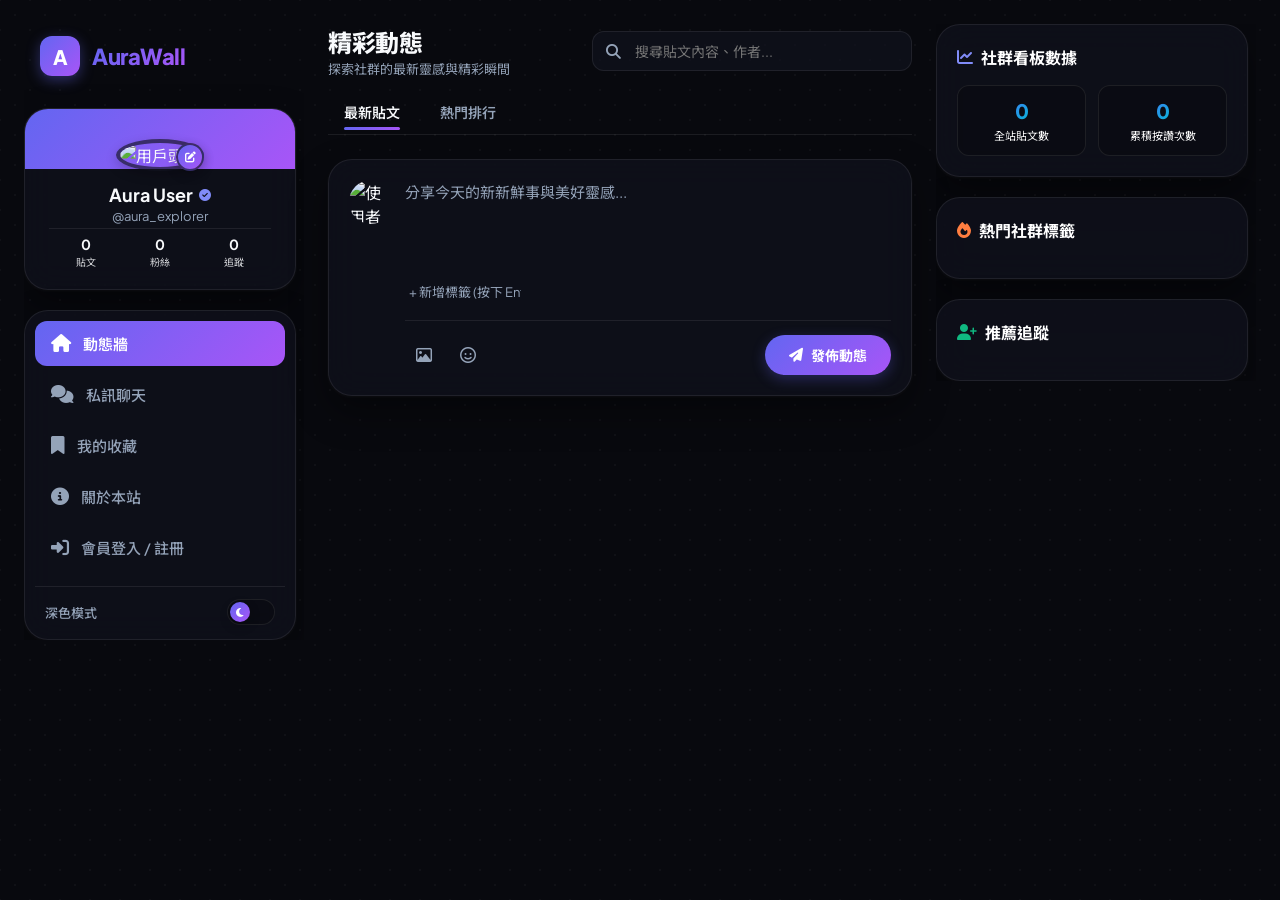
==== commit 5b74eb4f: "fix: bugfix for friend post notification triggering" ====
--- a/index.html
+++ b/index.html
@@ -314,7 +314,8 @@
 
           <label class="avatar-option custom-upload" id="upload-trigger" for="avatar-upload">
             <input type="radio" name="avatar" value="custom" id="custom-avatar-radio">
-            <div class="upload-icon-box" id="upload-plus-icon" style="display: flex; align-items: center; justify-content: center;">
+            <div class="upload-icon-box" id="upload-plus-icon"
+              style="display: flex; align-items: center; justify-content: center;">
               <i class="fa-solid fa-camera"></i>
             </div>
             <img src="" alt="上傳自訂頭像" id="custom-avatar-preview"
@@ -395,7 +396,8 @@
             </label>
             <label class="avatar-option custom-upload" for="edit-avatar-upload">
               <input type="radio" name="edit-avatar" value="custom" id="edit-custom-avatar-radio">
-              <div class="upload-icon-box" id="edit-upload-plus-icon" style="display: flex; align-items: center; justify-content: center;">
+              <div class="upload-icon-box" id="edit-upload-plus-icon"
+                style="display: flex; align-items: center; justify-content: center;">
                 <i class="fa-solid fa-camera"></i>
               </div>
               <img src="" alt="上傳自訂頭像" id="edit-custom-avatar-preview"
--- a/style.css
+++ b/style.css
@@ -224,7 +224,7 @@
 
 /* Profile Card */
 .profile-card {
-  padding: 24px;
+  padding: 20px 24px;
   display: flex;
   flex-direction: column;
   align-items: center;
@@ -314,16 +314,20 @@
 }
 
 .profile-handle {
+  display: block;
   font-size: 13px;
   color: var(--text-muted);
-  margin-bottom: 16px;
+  margin-bottom: 4px;
+}
+.profile-handle:empty {
+  display: none;
 }
 
 .profile-stats {
   display: flex;
   justify-content: space-around;
   width: 100%;
-  padding-top: 16px;
+  padding-top: 6px;
   border-top: 1px solid var(--glass-border);
 }
 
@@ -335,16 +339,16 @@
 }
 
 .stat-val {
-  font-size: 18px;
+  font-size: 14px;
   font-weight: 700;
   color: var(--text-main);
 }
 
 .stat-lbl {
-  font-size: 13px;
+  font-size: 10px;
   color: var(--text-main);
   opacity: 0.85;
-  margin-top: 4px;
+  margin-top: 1px;
 }
 
 .stat-clickable {
@@ -1852,94 +1856,7 @@
 /* ==========================================
    9. RESPONSIVE DESIGN (MEDIA QUERIES)
    ========================================== */
-@media (max-width: 1200px) {
-  .app-container {
-    grid-template-columns: var(--sidebar-width) 1fr;
-  }
-
-  .widgets {
-    display: none;
-    /* Hide widgets column on medium screens, can access tabs in header */
-  }
-}
-
-@media (max-width: 768px) {
-  body {
-    padding-bottom: 80px;
-    /* Space for mobile nav */
-  }
-
-  .app-container {
-    grid-template-columns: 1fr;
-    padding: 16px;
-    gap: 16px;
-  }
-
-  .sidebar {
-    position: static;
-    width: 100%;
-    max-height: none;
-    overflow-y: visible;
-    padding-right: 0;
-  }
-
-  .sidebar-menu {
-    flex-direction: row;
-    overflow-x: auto;
-    padding: 6px;
-    background: var(--glass-bg);
-    border-radius: var(--border-radius-md);
-  }
-
-  .sidebar-menu .footer-widget {
-    margin-top: 0;
-    border-top: none;
-    padding: 4px 12px;
-    flex-shrink: 0;
-    display: flex;
-    flex-direction: column;
-    justify-content: center;
-    gap: 4px;
-    align-items: center;
-  }
-
-  .menu-item {
-    flex-direction: column;
-    align-items: center;
-    padding: 8px 12px;
-    font-size: 11px;
-    flex: 1;
-    min-width: 70px;
-    text-align: center;
-    gap: 4px;
-  }
-
-  .menu-item i {
-    font-size: 16px;
-  }
-
-  .menu-item:hover i {
-    transform: none;
-  }
-
-  .create-post-footer {
-    margin-left: 0;
-  }
-
-  .create-post-attachments {
-    margin-left: 0;
-  }
-
-  .header-top {
-    flex-direction: column;
-    align-items: stretch;
-    gap: 12px;
-  }
-
-  .search-container {
-    max-width: 100%;
-  }
-}
+/* Responsive design disabled per user request to keep layout identical across all devices */
 
 /* ==========================================
    10. AUTHENTICATION MODULE (LOGIN / REGISTER)
@@ -2821,6 +2738,111 @@
   border: 1px solid var(--glass-border);
 }
 
+/* Message Row & Reply Button Styles */
+.chat-message-row {
+  display: flex;
+  align-items: center;
+  gap: 8px;
+  width: 100%;
+}
+.chat-message-row.sent {
+  justify-content: flex-end;
+}
+.chat-message-row.received {
+  justify-content: flex-start;
+}
+.chat-reply-btn {
+  background: transparent;
+  border: none;
+  color: var(--text-muted);
+  opacity: 0;
+  transition: opacity 0.2s, color 0.2s, transform 0.2s;
+  cursor: pointer;
+  padding: 4px;
+  font-size: 14px;
+}
+.chat-message-row:hover .chat-reply-btn {
+  opacity: 0.6;
+}
+.chat-reply-btn:hover {
+  opacity: 1 !important;
+  color: var(--tag-text);
+  transform: scale(1.15);
+}
+
+/* Quoted Reply inside Chat Bubble */
+.chat-bubble-reply-quote {
+  background: rgba(255, 255, 255, 0.1);
+  border-left: 3px solid var(--tag-text);
+  padding: 4px 8px;
+  border-radius: 4px;
+  margin-bottom: 6px;
+  font-size: 11px;
+  max-width: 100%;
+  opacity: 0.85;
+}
+.chat-bubble.received .chat-bubble-reply-quote {
+  background: rgba(0, 0, 0, 0.05);
+  border-left: 3px solid var(--tag-text);
+}
+.reply-quote-user {
+  font-weight: 700;
+  margin-bottom: 2px;
+}
+.reply-quote-text {
+  white-space: nowrap;
+  overflow: hidden;
+  text-overflow: ellipsis;
+}
+
+/* Reply Preview Bar above Input */
+.chat-reply-preview-bar {
+  display: flex;
+  justify-content: space-between;
+  align-items: center;
+  padding: 8px 16px;
+  background: var(--input-bg);
+  border-top: 1px solid var(--glass-border);
+  font-size: 12px;
+  color: var(--text-main);
+  animation: slideDown 0.2s ease;
+}
+.chat-reply-preview-content {
+  display: flex;
+  align-items: center;
+  white-space: nowrap;
+  overflow: hidden;
+  text-overflow: ellipsis;
+  max-width: 90%;
+}
+.chat-reply-preview-content span {
+  overflow: hidden;
+  text-overflow: ellipsis;
+}
+.chat-reply-cancel-btn {
+  background: transparent;
+  border: none;
+  color: var(--text-muted);
+  cursor: pointer;
+  padding: 2px 6px;
+  font-size: 14px;
+  transition: color 0.2s;
+}
+.chat-reply-cancel-btn:hover {
+  color: #ef4444;
+}
+
+@keyframes slideDown {
+  from {
+    opacity: 0;
+    transform: translateY(-5px);
+  }
+  to {
+    opacity: 1;
+    transform: translateY(0);
+  }
+}
+
 .chat-input-area {
   padding: 12px;
   border-top: 1px solid var(--glass-border);
@@ -3192,27 +3214,7 @@
   box-shadow: 0 6px 16px rgba(168, 85, 247, 0.35);
 }
 
-/* Mobile adjustments */
-@media (max-width: 768px) {
-  .chat-main-layout {
-    height: 500px;
-  }
-  .chat-sidebar-users {
-    width: 80px;
-  }
-  .chat-users-header span,
-  .chat-user-item-info {
-    display: none;
-  }
-  .chat-users-header {
-    justify-content: center;
-    padding: 12px;
-  }
-  .chat-user-item {
-    justify-content: center;
-    padding: 8px;
-  }
-}
+/* Mobile adjustments disabled per user request */
 
 /* 滑桿外層容器 (此為 input range 滑桿樣式，如需使用可於 HTML 中新增對應結構) */
 .sidebar-slider-group {
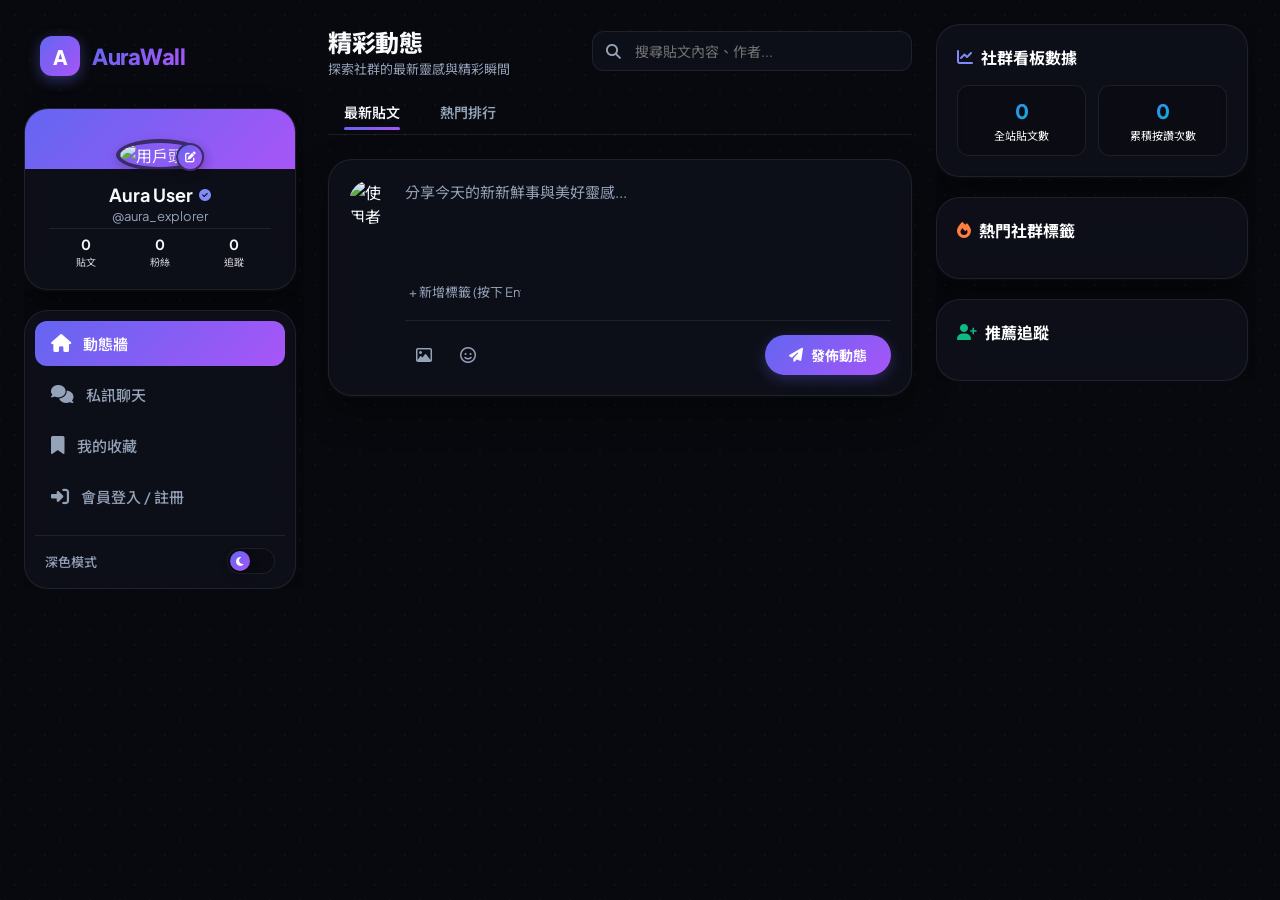
==== commit 8542721d: "fix: bugfix for friend post notification triggering" ====
--- a/index.html
+++ b/index.html
@@ -59,14 +59,11 @@
         <button class="menu-item" id="menu-chat">
           <i class="fa-solid fa-comments"></i>
           <span>私訊聊天</span>
+          <span class="menu-chat-dot" id="menu-chat-unread-dot" style="display: none;"></span>
         </button>
         <button class="menu-item" id="menu-bookmarks">
           <i class="fa-solid fa-bookmark"></i>
           <span>我的收藏</span>
-        </button>
-        <button class="menu-item" id="menu-about">
-          <i class="fa-solid fa-circle-info"></i>
-          <span>關於本站</span>
         </button>
         <button class="menu-item" id="menu-admin" style="display: none;">
           <i class="fa-solid fa-gauge-high"></i>
--- a/style.css
+++ b/style.css
@@ -2755,19 +2755,45 @@
   background: transparent;
   border: none;
   color: var(--text-muted);
-  opacity: 0;
+  opacity: 0.6;
   transition: opacity 0.2s, color 0.2s, transform 0.2s;
   cursor: pointer;
   padding: 4px;
   font-size: 14px;
 }
-.chat-message-row:hover .chat-reply-btn {
-  opacity: 0.6;
-}
 .chat-reply-btn:hover {
-  opacity: 1 !important;
-  color: var(--tag-text);
+  opacity: 1;
+  color: #8b5cf6;
   transform: scale(1.15);
+}
+
+/* Unread Messages Badge next to contact name */
+.chat-unread-badge {
+  background-color: #ef4444;
+  color: white;
+  font-size: 10px;
+  font-weight: 700;
+  min-width: 18px;
+  height: 18px;
+  border-radius: 50%;
+  display: inline-flex;
+  align-items: center;
+  justify-content: center;
+  padding: 0 4px;
+  box-shadow: 0 2px 6px rgba(239, 68, 68, 0.4);
+  margin-left: 8px;
+  flex-shrink: 0;
+}
+
+/* Sidebar Chat Button Unread Notification Red Dot */
+.menu-chat-dot {
+  width: 8px;
+  height: 8px;
+  background-color: #ef4444;
+  border-radius: 50%;
+  margin-left: auto;
+  box-shadow: 0 0 8px rgba(239, 68, 68, 0.6);
+  flex-shrink: 0;
 }
 
 /* Quoted Reply inside Chat Bubble */
@@ -3285,4 +3311,226 @@
 .custom-sidebar-slider::-moz-range-thumb:hover {
   transform: scale(1.1);
   background: #7C3AED;
+}
+
+/* Chat Emoji Picker Custom Styles */
+.chat-emoji-trigger-btn {
+  background: transparent;
+  border: none;
+  color: var(--text-muted);
+  cursor: pointer;
+  padding: 8px;
+  font-size: 18px;
+  display: flex;
+  align-items: center;
+  justify-content: center;
+  transition: color 0.2s, transform 0.2s;
+  flex-shrink: 0;
+}
+.chat-emoji-trigger-btn:hover {
+  color: var(--tag-text);
+  transform: scale(1.1);
+}
+.chat-emoji-picker-popup {
+  position: absolute;
+  bottom: 60px;
+  right: 16px;
+  width: 280px;
+  height: 220px;
+  background: var(--glass-bg);
+  backdrop-filter: blur(20px);
+  -webkit-backdrop-filter: blur(20px);
+  border: 1px solid var(--glass-border);
+  border-radius: var(--border-radius-md);
+  box-shadow: var(--shadow-lg);
+  display: none;
+  flex-direction: column;
+  padding: 12px;
+  z-index: 100;
+  animation: slideUpEmoji 0.2s ease;
+}
+.chat-emoji-picker-header {
+  display: flex;
+  justify-content: space-between;
+  align-items: center;
+  margin-bottom: 8px;
+  font-size: 12px;
+  font-weight: 700;
+  color: var(--text-main);
+  border-bottom: 1px solid var(--glass-border);
+  padding-bottom: 6px;
+}
+.btn-close-chat-emoji {
+  background: transparent;
+  border: none;
+  color: var(--text-muted);
+  cursor: pointer;
+  font-size: 12px;
+  transition: color 0.2s;
+}
+.btn-close-chat-emoji:hover {
+  color: #ef4444;
+}
+.chat-emoji-grid {
+  flex: 1;
+  overflow-y: auto;
+  display: grid;
+  grid-template-columns: repeat(7, 1fr);
+  gap: 8px;
+  padding-right: 4px;
+}
+.chat-emoji-item {
+  font-size: 18px;
+  display: flex;
+  align-items: center;
+  justify-content: center;
+  cursor: pointer;
+  transition: transform 0.1s;
+  user-select: none;
+}
+.chat-emoji-item:hover {
+  transform: scale(1.25);
+}
+@keyframes slideUpEmoji {
+  from {
+    opacity: 0;
+    transform: translateY(10px);
+  }
+  to {
+    opacity: 1;
+    transform: translateY(0);
+  }
+}
+
+/* Chat GIF Picker Custom Styles */
+.chat-gif-trigger-btn {
+  background: transparent;
+  border: none;
+  color: var(--text-muted);
+  cursor: pointer;
+  padding: 8px;
+  font-size: 14px;
+  font-weight: 700;
+  display: flex;
+  align-items: center;
+  justify-content: center;
+  transition: color 0.2s, transform 0.2s;
+  flex-shrink: 0;
+  font-family: inherit;
+}
+.chat-gif-trigger-btn:hover {
+  color: var(--tag-text);
+  transform: scale(1.1);
+}
+.chat-gif-trigger-btn:disabled {
+  opacity: 0.5;
+  cursor: not-allowed;
+}
+
+.chat-gif-picker-popup {
+  position: absolute;
+  bottom: 72px;
+  left: 20px;
+  width: 320px;
+  height: 360px;
+  background: var(--glass-bg);
+  backdrop-filter: blur(20px);
+  -webkit-backdrop-filter: blur(20px);
+  border: 1px solid var(--glass-border);
+  border-radius: var(--border-radius-md);
+  box-shadow: var(--shadow-lg);
+  display: none;
+  flex-direction: column;
+  padding: 12px;
+  z-index: 100;
+  animation: slideUpGif 0.2s ease;
+}
+
+.chat-gif-picker-header {
+  display: flex;
+  justify-content: space-between;
+  align-items: center;
+  margin-bottom: 8px;
+  font-size: 12px;
+  font-weight: 700;
+  color: var(--text-main);
+  border-bottom: 1px solid var(--glass-border);
+  padding-bottom: 6px;
+}
+
+.btn-close-chat-gif {
+  background: transparent;
+  border: none;
+  color: var(--text-muted);
+  cursor: pointer;
+  font-size: 12px;
+  transition: color 0.2s;
+}
+.btn-close-chat-gif:hover {
+  color: #ef4444;
+}
+
+.chat-gif-search-container {
+  position: relative;
+  margin-bottom: 8px;
+}
+
+.chat-gif-search-input {
+  width: 100%;
+  padding: 8px 32px 8px 12px;
+  border-radius: 16px;
+  border: 1px solid var(--glass-border);
+  background: rgba(255, 255, 255, 0.05);
+  color: var(--text-main);
+  font-size: 12px;
+  outline: none;
+  transition: border-color 0.2s;
+}
+.chat-gif-search-input:focus {
+  border-color: rgba(168, 85, 247, 0.5);
+  box-shadow: 0 0 0 3px rgba(168, 85, 247, 0.15);
+}
+
+.chat-gif-search-icon {
+  position: absolute;
+  right: 12px;
+  top: 50%;
+  transform: translateY(-50%);
+  color: var(--text-muted);
+  font-size: 12px;
+  pointer-events: none;
+}
+
+.chat-gif-grid {
+  flex: 1;
+  overflow-y: auto;
+  display: grid;
+  grid-template-columns: repeat(2, 1fr);
+  gap: 8px;
+  padding-right: 4px;
+}
+
+.chat-gif-item {
+  width: 100%;
+  height: 100px;
+  object-fit: cover;
+  border-radius: 6px;
+  cursor: pointer;
+  transition: transform 0.2s, filter 0.2s;
+  background: rgba(255, 255, 255, 0.03);
+}
+.chat-gif-item:hover {
+  transform: scale(1.02);
+  filter: brightness(1.1);
+}
+
+@keyframes slideUpGif {
+  from {
+    opacity: 0;
+    transform: translateY(10px);
+  }
+  to {
+    opacity: 1;
+    transform: translateY(0);
+  }
 }
